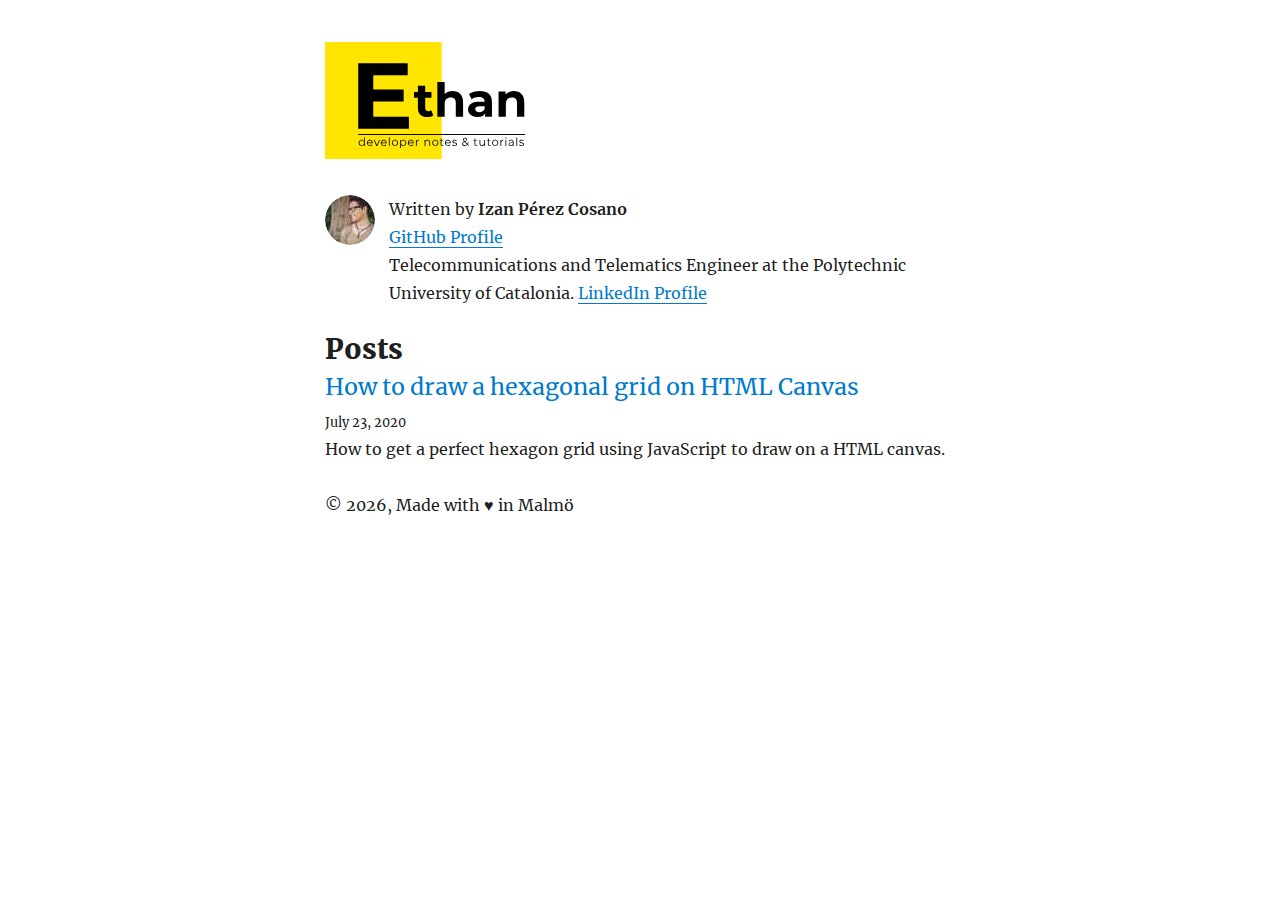
==== index.html @ 44b52864 "conclusions" ====
<!DOCTYPE html><html lang="en"><head><meta charSet="utf-8"/><meta http-equiv="x-ua-compatible" content="ie=edge"/><meta name="viewport" content="width=device-width, initial-scale=1, shrink-to-fit=no"/><style id="typography.js">html{font-family:sans-serif;-ms-text-size-adjust:100%;-webkit-text-size-adjust:100%}body{margin:0}article,aside,details,figcaption,figure,footer,header,main,menu,nav,section,summary{display:block}audio,canvas,progress,video{display:inline-block}audio:not([controls]){display:none;height:0}progress{vertical-align:baseline}[hidden],template{display:none}a{background-color:transparent;-webkit-text-decoration-skip:objects}a:active,a:hover{outline-width:0}abbr[title]{border-bottom:none;text-decoration:underline;text-decoration:underline dotted}b,strong{font-weight:inherit;font-weight:bolder}dfn{font-style:italic}h1{font-size:2em;margin:.67em 0}mark{background-color:#ff0;color:#000}small{font-size:80%}sub,sup{font-size:75%;line-height:0;position:relative;vertical-align:baseline}sub{bottom:-.25em}sup{top:-.5em}img{border-style:none}svg:not(:root){overflow:hidden}code,kbd,pre,samp{font-family:monospace,monospace;font-size:1em}figure{margin:1em 40px}hr{box-sizing:content-box;height:0;overflow:visible}button,input,optgroup,select,textarea{font:inherit;margin:0}optgroup{font-weight:700}button,input{overflow:visible}button,select{text-transform:none}[type=reset],[type=submit],button,html [type=button]{-webkit-appearance:button}[type=button]::-moz-focus-inner,[type=reset]::-moz-focus-inner,[type=submit]::-moz-focus-inner,button::-moz-focus-inner{border-style:none;padding:0}[type=button]:-moz-focusring,[type=reset]:-moz-focusring,[type=submit]:-moz-focusring,button:-moz-focusring{outline:1px dotted ButtonText}fieldset{border:1px solid silver;margin:0 2px;padding:.35em .625em .75em}legend{box-sizing:border-box;color:inherit;display:table;max-width:100%;padding:0;white-space:normal}textarea{overflow:auto}[type=checkbox],[type=radio]{box-sizing:border-box;padding:0}[type=number]::-webkit-inner-spin-button,[type=number]::-webkit-outer-spin-button{height:auto}[type=search]{-webkit-appearance:textfield;outline-offset:-2px}[type=search]::-webkit-search-cancel-button,[type=search]::-webkit-search-decoration{-webkit-appearance:none}::-webkit-input-placeholder{color:inherit;opacity:.54}::-webkit-file-upload-button{-webkit-appearance:button;font:inherit}html{font:100%/1.75 'Merriweather','Georgia',serif;box-sizing:border-box;overflow-y:scroll;}*{box-sizing:inherit;}*:before{box-sizing:inherit;}*:after{box-sizing:inherit;}body{color:hsla(0,0%,0%,0.9);font-family:'Merriweather','Georgia',serif;font-weight:400;word-wrap:break-word;font-kerning:normal;-moz-font-feature-settings:"kern", "liga", "clig", "calt";-ms-font-feature-settings:"kern", "liga", "clig", "calt";-webkit-font-feature-settings:"kern", "liga", "clig", "calt";font-feature-settings:"kern", "liga", "clig", "calt";}img{max-width:100%;margin-left:0;margin-right:0;margin-top:0;padding-bottom:0;padding-left:0;padding-right:0;padding-top:0;margin-bottom:1.75rem;}h1{margin-left:0;margin-right:0;margin-top:0;padding-bottom:0;padding-left:0;padding-right:0;padding-top:0;margin-bottom:1.75rem;color:inherit;font-family:Montserrat,sans-serif;font-weight:900;text-rendering:optimizeLegibility;font-size:2.5rem;line-height:1.1;}h2{margin-left:0;margin-right:0;margin-top:0;padding-bottom:0;padding-left:0;padding-right:0;padding-top:0;margin-bottom:1.75rem;color:inherit;font-family:'Merriweather','Georgia',serif;font-weight:900;text-rendering:optimizeLegibility;font-size:1.73286rem;line-height:1.1;}h3{margin-left:0;margin-right:0;margin-top:0;padding-bottom:0;padding-left:0;padding-right:0;padding-top:0;margin-bottom:1.75rem;color:inherit;font-family:'Merriweather','Georgia',serif;font-weight:900;text-rendering:optimizeLegibility;font-size:1.4427rem;line-height:1.1;}h4{margin-left:0;margin-right:0;margin-top:0;padding-bottom:0;padding-left:0;padding-right:0;padding-top:0;margin-bottom:1.75rem;color:inherit;font-family:'Merriweather','Georgia',serif;font-weight:900;text-rendering:optimizeLegibility;font-size:1rem;line-height:1.1;letter-spacing:0.140625em;text-transform:uppercase;}h5{margin-left:0;margin-right:0;margin-top:0;padding-bottom:0;padding-left:0;padding-right:0;padding-top:0;margin-bottom:1.75rem;color:inherit;font-family:'Merriweather','Georgia',serif;font-weight:900;text-rendering:optimizeLegibility;font-size:0.83255rem;line-height:1.1;}h6{margin-left:0;margin-right:0;margin-top:0;padding-bottom:0;padding-left:0;padding-right:0;padding-top:0;margin-bottom:1.75rem;color:inherit;font-family:'Merriweather','Georgia',serif;font-weight:900;text-rendering:optimizeLegibility;font-size:0.75966rem;line-height:1.1;font-style:italic;}hgroup{margin-left:0;margin-right:0;margin-top:0;padding-bottom:0;padding-left:0;padding-right:0;padding-top:0;margin-bottom:1.75rem;}ul{margin-left:1.75rem;margin-right:0;margin-top:0;padding-bottom:0;padding-left:0;padding-right:0;padding-top:0;margin-bottom:1.75rem;list-style-position:outside;list-style-image:none;list-style:disc;}ol{margin-left:1.75rem;margin-right:0;margin-top:0;padding-bottom:0;padding-left:0;padding-right:0;padding-top:0;margin-bottom:1.75rem;list-style-position:outside;list-style-image:none;}dl{margin-left:0;margin-right:0;margin-top:0;padding-bottom:0;padding-left:0;padding-right:0;padding-top:0;margin-bottom:1.75rem;}dd{margin-left:0;margin-right:0;margin-top:0;padding-bottom:0;padding-left:0;padding-right:0;padding-top:0;margin-bottom:1.75rem;}p{margin-left:0;margin-right:0;margin-top:0;padding-bottom:0;padding-left:0;padding-right:0;padding-top:0;margin-bottom:1.75rem;}figure{margin-left:0;margin-right:0;margin-top:0;padding-bottom:0;padding-left:0;padding-right:0;padding-top:0;margin-bottom:1.75rem;}pre{margin-left:0;margin-right:0;margin-top:0;padding-bottom:0;padding-left:0;padding-right:0;padding-top:0;margin-bottom:1.75rem;font-size:0.85rem;line-height:1.75rem;}table{margin-left:0;margin-right:0;margin-top:0;padding-bottom:0;padding-left:0;padding-right:0;padding-top:0;margin-bottom:1.75rem;font-size:1rem;line-height:1.75rem;border-collapse:collapse;width:100%;}fieldset{margin-left:0;margin-right:0;margin-top:0;padding-bottom:0;padding-left:0;padding-right:0;padding-top:0;margin-bottom:1.75rem;}blockquote{margin-left:-1.75rem;margin-right:1.75rem;margin-top:0;padding-bottom:0;padding-left:1.42188rem;padding-right:0;padding-top:0;margin-bottom:1.75rem;font-size:1.20112rem;line-height:1.75rem;color:hsla(0,0%,0%,0.59);font-style:italic;border-left:0.32813rem solid hsla(0,0%,0%,0.9);}form{margin-left:0;margin-right:0;margin-top:0;padding-bottom:0;padding-left:0;padding-right:0;padding-top:0;margin-bottom:1.75rem;}noscript{margin-left:0;margin-right:0;margin-top:0;padding-bottom:0;padding-left:0;padding-right:0;padding-top:0;margin-bottom:1.75rem;}iframe{margin-left:0;margin-right:0;margin-top:0;padding-bottom:0;padding-left:0;padding-right:0;padding-top:0;margin-bottom:1.75rem;}hr{margin-left:0;margin-right:0;margin-top:0;padding-bottom:0;padding-left:0;padding-right:0;padding-top:0;margin-bottom:calc(1.75rem - 1px);background:hsla(0,0%,0%,0.2);border:none;height:1px;}address{margin-left:0;margin-right:0;margin-top:0;padding-bottom:0;padding-left:0;padding-right:0;padding-top:0;margin-bottom:1.75rem;}b{font-weight:700;}strong{font-weight:700;}dt{font-weight:700;}th{font-weight:700;}li{margin-bottom:calc(1.75rem / 2);}ol li{padding-left:0;}ul li{padding-left:0;}li > ol{margin-left:1.75rem;margin-bottom:calc(1.75rem / 2);margin-top:calc(1.75rem / 2);}li > ul{margin-left:1.75rem;margin-bottom:calc(1.75rem / 2);margin-top:calc(1.75rem / 2);}blockquote *:last-child{margin-bottom:0;}li *:last-child{margin-bottom:0;}p *:last-child{margin-bottom:0;}li > p{margin-bottom:calc(1.75rem / 2);}code{font-size:0.85rem;line-height:1.75rem;}kbd{font-size:0.85rem;line-height:1.75rem;}samp{font-size:0.85rem;line-height:1.75rem;}abbr{border-bottom:1px dotted hsla(0,0%,0%,0.5);cursor:help;}acronym{border-bottom:1px dotted hsla(0,0%,0%,0.5);cursor:help;}abbr[title]{border-bottom:1px dotted hsla(0,0%,0%,0.5);cursor:help;text-decoration:none;}thead{text-align:left;}td,th{text-align:left;border-bottom:1px solid hsla(0,0%,0%,0.12);font-feature-settings:"tnum";-moz-font-feature-settings:"tnum";-ms-font-feature-settings:"tnum";-webkit-font-feature-settings:"tnum";padding-left:1.16667rem;padding-right:1.16667rem;padding-top:0.875rem;padding-bottom:calc(0.875rem - 1px);}th:first-child,td:first-child{padding-left:0;}th:last-child,td:last-child{padding-right:0;}blockquote > :last-child{margin-bottom:0;}blockquote cite{font-size:1rem;line-height:1.75rem;color:hsla(0,0%,0%,0.9);font-weight:400;}blockquote cite:before{content:"— ";}ul,ol{margin-left:0;}@media only screen and (max-width:480px){ul,ol{margin-left:1.75rem;}blockquote{margin-left:-1.3125rem;margin-right:0;padding-left:0.98438rem;}}h1,h2,h3,h4,h5,h6{margin-top:3.5rem;}a{box-shadow:0 1px 0 0 currentColor;color:#007acc;text-decoration:none;}a:hover,a:active{box-shadow:none;}mark,ins{background:#007acc;color:white;padding:0.10938rem 0.21875rem;text-decoration:none;}a.gatsby-resp-image-link{box-shadow:none;}</style><style data-href="/styles.7d3641299f57cdcb4f56.css">.anchor{box-shadow:none}.logoLink img{margin-bottom:0}@font-face{font-family:Montserrat;font-style:normal;font-display:swap;font-weight:100;src:local("Montserrat Thin "),local("Montserrat-Thin"),url(/static/montserrat-latin-100-191cc9f50f3b76b9617cb383f19acb7d.woff2) format("woff2"),url(/static/montserrat-latin-100-370318464551d5f25b0f0a78f374faac.woff) format("woff")}@font-face{font-family:Montserrat;font-style:italic;font-display:swap;font-weight:100;src:local("Montserrat Thin italic"),local("Montserrat-Thinitalic"),url(/static/montserrat-latin-100italic-bdeaeb79db315697bd173a55b097dc18.woff2) format("woff2"),url(/static/montserrat-latin-100italic-ecf7d49386e8f265878e735db34a7c4b.woff) format("woff")}@font-face{font-family:Montserrat;font-style:normal;font-display:swap;font-weight:200;src:local("Montserrat Extra Light "),local("Montserrat-Extra Light"),url(/static/montserrat-latin-200-85d5ef9db7f2dc6979172a4a3b2c57cb.woff2) format("woff2"),url(/static/montserrat-latin-200-1fc98e126a3d152549240e6244d7e669.woff) format("woff")}@font-face{font-family:Montserrat;font-style:italic;font-display:swap;font-weight:200;src:local("Montserrat Extra Light italic"),local("Montserrat-Extra Lightitalic"),url(/static/montserrat-latin-200italic-49095760a498d024fe1a85a078850df9.woff2) format("woff2"),url(/static/montserrat-latin-200italic-fe46cf8b9462c820457d3bf537e4057f.woff) format("woff")}@font-face{font-family:Montserrat;font-style:normal;font-display:swap;font-weight:300;src:local("Montserrat Light "),local("Montserrat-Light"),url(/static/montserrat-latin-300-7c3daf12b706645b5d3710f863a4da04.woff2) format("woff2"),url(/static/montserrat-latin-300-8dc95fab9cf98d02ca8d76e97d3dff60.woff) format("woff")}@font-face{font-family:Montserrat;font-style:italic;font-display:swap;font-weight:300;src:local("Montserrat Light italic"),local("Montserrat-Lightitalic"),url(/static/montserrat-latin-300italic-f20b178ca2024a5eac8e42e6649db86c.woff2) format("woff2"),url(/static/montserrat-latin-300italic-3fe16939288856e8e828fa2661bf2354.woff) format("woff")}@font-face{font-family:Montserrat;font-style:normal;font-display:swap;font-weight:400;src:local("Montserrat Regular "),local("Montserrat-Regular"),url(/static/montserrat-latin-400-bc3aa95dca08f5fee5291e34959c27bc.woff2) format("woff2"),url(/static/montserrat-latin-400-8102c4838f9e3d08dad644290a9cb701.woff) format("woff")}@font-face{font-family:Montserrat;font-style:italic;font-display:swap;font-weight:400;src:local("Montserrat Regular italic"),local("Montserrat-Regularitalic"),url(/static/montserrat-latin-400italic-5cad650422a7184467af5a4d17b264c4.woff2) format("woff2"),url(/static/montserrat-latin-400italic-d191f22af3bb50902b99ac577f81a322.woff) format("woff")}@font-face{font-family:Montserrat;font-style:normal;font-display:swap;font-weight:500;src:local("Montserrat Medium "),local("Montserrat-Medium"),url(/static/montserrat-latin-500-92d16e458625f4d2c8940f6bdca0ff09.woff2) format("woff2"),url(/static/montserrat-latin-500-8b763220218ffc11c57c84ddb80e7b26.woff) format("woff")}@font-face{font-family:Montserrat;font-style:italic;font-display:swap;font-weight:500;src:local("Montserrat Medium italic"),local("Montserrat-Mediumitalic"),url(/static/montserrat-latin-500italic-47bfcca6b69d6a9acca7a8bff17193e2.woff2) format("woff2"),url(/static/montserrat-latin-500italic-72c01f753c3940c0b9cb6bf2389caddf.woff) format("woff")}@font-face{font-family:Montserrat;font-style:normal;font-display:swap;font-weight:600;src:local("Montserrat SemiBold "),local("Montserrat-SemiBold"),url(/static/montserrat-latin-600-6fb1b5623e528e27c18658fecf5ee0ee.woff2) format("woff2"),url(/static/montserrat-latin-600-7c839d15a6f54e7025ba8c0c4b333e8f.woff) format("woff")}@font-face{font-family:Montserrat;font-style:italic;font-display:swap;font-weight:600;src:local("Montserrat SemiBold italic"),local("Montserrat-SemiBolditalic"),url(/static/montserrat-latin-600italic-60789af1c9338ed1a9546722ec54b4f7.woff2) format("woff2"),url(/static/montserrat-latin-600italic-f3d4de8d0afb19e777c79032ce828e3d.woff) format("woff")}@font-face{font-family:Montserrat;font-style:normal;font-display:swap;font-weight:700;src:local("Montserrat Bold "),local("Montserrat-Bold"),url(/static/montserrat-latin-700-39d93cf678c740f9f6b2b1cfde34bee3.woff2) format("woff2"),url(/static/montserrat-latin-700-80f10bd382f0df1cd650fec59f3c9394.woff) format("woff")}@font-face{font-family:Montserrat;font-style:italic;font-display:swap;font-weight:700;src:local("Montserrat Bold italic"),local("Montserrat-Bolditalic"),url(/static/montserrat-latin-700italic-ba136d97b14e82284dd595e257f11c47.woff2) format("woff2"),url(/static/montserrat-latin-700italic-8c98142b425630821139c24bd1698700.woff) format("woff")}@font-face{font-family:Montserrat;font-style:normal;font-display:swap;font-weight:800;src:local("Montserrat ExtraBold "),local("Montserrat-ExtraBold"),url(/static/montserrat-latin-800-b7018be9ed6cd94da8b6675b3a468c3b.woff2) format("woff2"),url(/static/montserrat-latin-800-9a9befcf50d64f9d2d19d8b1d1984add.woff) format("woff")}@font-face{font-family:Montserrat;font-style:italic;font-display:swap;font-weight:800;src:local("Montserrat ExtraBold italic"),local("Montserrat-ExtraBolditalic"),url(/static/montserrat-latin-800italic-540ffdd223d1a9ad3d4e678e1a23372e.woff2) format("woff2"),url(/static/montserrat-latin-800italic-897086f99f4e1f45e6b1e9368527d0bc.woff) format("woff")}@font-face{font-family:Montserrat;font-style:normal;font-display:swap;font-weight:900;src:local("Montserrat Black "),local("Montserrat-Black"),url(/static/montserrat-latin-900-58cd789700850375b834e8b6776002eb.woff2) format("woff2"),url(/static/montserrat-latin-900-26d42c9428780e545a540bbb50c84bce.woff) format("woff")}@font-face{font-family:Montserrat;font-style:italic;font-display:swap;font-weight:900;src:local("Montserrat Black italic"),local("Montserrat-Blackitalic"),url(/static/montserrat-latin-900italic-451157bc8861fe54f523b3669a3def71.woff2) format("woff2"),url(/static/montserrat-latin-900italic-a8ec4957e1c24f5793305763ad9845b3.woff) format("woff")}@font-face{font-family:Merriweather;font-style:normal;font-display:swap;font-weight:300;src:local("Merriweather Light "),local("Merriweather-Light"),url(/static/merriweather-latin-300-b1158cfcd4aacb9d8fb61625e37af46a.woff2) format("woff2"),url(/static/merriweather-latin-300-cc7de05e166e90320d7d896e0f72a19d.woff) format("woff")}@font-face{font-family:Merriweather;font-style:italic;font-display:swap;font-weight:300;src:local("Merriweather Light italic"),local("Merriweather-Lightitalic"),url(/static/merriweather-latin-300italic-8fe52a48089d6ebe46db0b8e7cc66263.woff2) format("woff2"),url(/static/merriweather-latin-300italic-e1331f5397c2a673f9d3765138debdb5.woff) format("woff")}@font-face{font-family:Merriweather;font-style:normal;font-display:swap;font-weight:400;src:local("Merriweather Regular "),local("Merriweather-Regular"),url(/static/merriweather-latin-400-8276fdb72ae8f4714d4e6eba704cc39f.woff2) format("woff2"),url(/static/merriweather-latin-400-69f09800f4f6479d06e44eba837df872.woff) format("woff")}@font-face{font-family:Merriweather;font-style:italic;font-display:swap;font-weight:400;src:local("Merriweather Regular italic"),local("Merriweather-Regularitalic"),url(/static/merriweather-latin-400italic-3a9be9ea9f7aa4af6de7307df21d9fc0.woff2) format("woff2"),url(/static/merriweather-latin-400italic-d76079ed7541a433a54f79316de086e9.woff) format("woff")}@font-face{font-family:Merriweather;font-style:normal;font-display:swap;font-weight:700;src:local("Merriweather Bold "),local("Merriweather-Bold"),url(/static/merriweather-latin-700-fa534be7ffa380e39a7f6e03bf9a5e03.woff2) format("woff2"),url(/static/merriweather-latin-700-ba56ea84b8084b7ff9677f50d3cd81bd.woff) format("woff")}@font-face{font-family:Merriweather;font-style:italic;font-display:swap;font-weight:700;src:local("Merriweather Bold italic"),local("Merriweather-Bolditalic"),url(/static/merriweather-latin-700italic-1ef5edaaa20ae53ea50399884c5e48c6.woff2) format("woff2"),url(/static/merriweather-latin-700italic-534bc9e7ce93c73d73426e46acd78092.woff) format("woff")}@font-face{font-family:Merriweather;font-style:normal;font-display:swap;font-weight:900;src:local("Merriweather Black "),local("Merriweather-Black"),url(/static/merriweather-latin-900-7528fb70e8a4a82c7305e72ff43ac25f.woff2) format("woff2"),url(/static/merriweather-latin-900-3799b6e2f5ed3fcccf9d7a708d7419fa.woff) format("woff")}@font-face{font-family:Merriweather;font-style:italic;font-display:swap;font-weight:900;src:local("Merriweather Black italic"),local("Merriweather-Blackitalic"),url(/static/merriweather-latin-900italic-e1b4d2aaa78e12ad84aaf8a56321e4c2.woff2) format("woff2"),url(/static/merriweather-latin-900italic-2ae22f731b3424e8dbb4b37f7ca6e708.woff) format("woff")}code[class*=language-],pre[class*=language-]{color:#000;background:none;text-shadow:0 1px #fff;font-family:Consolas,Monaco,Andale Mono,Ubuntu Mono,monospace;font-size:1em;text-align:left;white-space:pre;word-spacing:normal;word-break:normal;word-wrap:normal;line-height:1.5;-moz-tab-size:4;-o-tab-size:4;tab-size:4;-webkit-hyphens:none;-ms-hyphens:none;hyphens:none}code[class*=language-]::selection,code[class*=language-] ::selection,pre[class*=language-]::selection,pre[class*=language-] ::selection{text-shadow:none;background:#b3d4fc}@media print{code[class*=language-],pre[class*=language-]{text-shadow:none}}pre[class*=language-]{padding:1em;margin:.5em 0;overflow:auto}:not(pre)>code[class*=language-],pre[class*=language-]{background:#f5f2f0}:not(pre)>code[class*=language-]{padding:.1em;border-radius:.3em;white-space:normal}.token.cdata,.token.comment,.token.doctype,.token.prolog{color:#708090}.token.punctuation{color:#999}.token.namespace{opacity:.7}.token.boolean,.token.constant,.token.deleted,.token.number,.token.property,.token.symbol,.token.tag{color:#905}.token.attr-name,.token.builtin,.token.char,.token.inserted,.token.selector,.token.string{color:#690}.language-css .token.string,.style .token.string,.token.entity,.token.operator,.token.url{color:#9a6e3a;background:hsla(0,0%,100%,.5)}.token.atrule,.token.attr-value,.token.keyword{color:#07a}.token.class-name,.token.function{color:#dd4a68}.token.important,.token.regex,.token.variable{color:#e90}.token.bold,.token.important{font-weight:700}.token.italic{font-style:italic}.token.entity{cursor:help}</style><meta name="generator" content="Gatsby 2.23.12"/><style type="text/css">
    .anchor.before {
      position: absolute;
      top: 0;
      left: 0;
      transform: translateX(-100%);
      padding-right: 4px;
    }
    .anchor.after {
      display: inline-block;
      padding-left: 4px;
    }
    h1 .anchor svg,
    h2 .anchor svg,
    h3 .anchor svg,
    h4 .anchor svg,
    h5 .anchor svg,
    h6 .anchor svg {
      visibility: hidden;
    }
    h1:hover .anchor svg,
    h2:hover .anchor svg,
    h3:hover .anchor svg,
    h4:hover .anchor svg,
    h5:hover .anchor svg,
    h6:hover .anchor svg,
    h1 .anchor:focus svg,
    h2 .anchor:focus svg,
    h3 .anchor:focus svg,
    h4 .anchor:focus svg,
    h5 .anchor:focus svg,
    h6 .anchor:focus svg {
      visibility: visible;
    }
  </style><script>
    document.addEventListener("DOMContentLoaded", function(event) {
      var hash = window.decodeURI(location.hash.replace('#', ''))
      if (hash !== '') {
        var element = document.getElementById(hash)
        if (element) {
          var scrollTop = window.pageYOffset || document.documentElement.scrollTop || document.body.scrollTop
          var clientTop = document.documentElement.clientTop || document.body.clientTop || 0
          var offset = element.getBoundingClientRect().top + scrollTop - clientTop
          // Wait for the browser to finish rendering before scrolling.
          setTimeout((function() {
            window.scrollTo(0, offset - 0)
          }), 0)
        }
      }
    })
  </script><link rel="preconnect dns-prefetch" href="https://www.google-analytics.com"/><script>
  
  
  if(true) {
    (function(i,s,o,g,r,a,m){i['GoogleAnalyticsObject']=r;i[r]=i[r]||function(){
    (i[r].q=i[r].q||[]).push(arguments)},i[r].l=1*new Date();a=s.createElement(o),
    m=s.getElementsByTagName(o)[0];a.async=1;a.src=g;m.parentNode.insertBefore(a,m)
    })(window,document,'script','https://www.google-analytics.com/analytics.js','ga');
  }
  if (typeof ga === "function") {
    ga('create', 'UA-49785407-2', 'auto', {});
      
      
      
      
      
      }</script><link rel="alternate" type="application/rss+xml" href="/rss.xml"/><link rel="icon" href="/favicon-32x32.png?v=acd7449296158d5839eac36d0d46b01b"/><link rel="manifest" href="/manifest.webmanifest"/><meta name="theme-color" content="#663399"/><link rel="apple-touch-icon" sizes="48x48" href="/icons/icon-48x48.png?v=acd7449296158d5839eac36d0d46b01b"/><link rel="apple-touch-icon" sizes="72x72" href="/icons/icon-72x72.png?v=acd7449296158d5839eac36d0d46b01b"/><link rel="apple-touch-icon" sizes="96x96" href="/icons/icon-96x96.png?v=acd7449296158d5839eac36d0d46b01b"/><link rel="apple-touch-icon" sizes="144x144" href="/icons/icon-144x144.png?v=acd7449296158d5839eac36d0d46b01b"/><link rel="apple-touch-icon" sizes="192x192" href="/icons/icon-192x192.png?v=acd7449296158d5839eac36d0d46b01b"/><link rel="apple-touch-icon" sizes="256x256" href="/icons/icon-256x256.png?v=acd7449296158d5839eac36d0d46b01b"/><link rel="apple-touch-icon" sizes="384x384" href="/icons/icon-384x384.png?v=acd7449296158d5839eac36d0d46b01b"/><link rel="apple-touch-icon" sizes="512x512" href="/icons/icon-512x512.png?v=acd7449296158d5839eac36d0d46b01b"/><title data-react-helmet="true">All posts | Home</title><meta data-react-helmet="true" name="description" content="My personal blog of my programming proyects."/><meta data-react-helmet="true" property="og:title" content="All posts"/><meta data-react-helmet="true" property="og:description" content="My personal blog of my programming proyects."/><meta data-react-helmet="true" property="og:type" content="website"/><meta data-react-helmet="true" name="twitter:card" content="summary"/><meta data-react-helmet="true" name="twitter:creator" content="https://www.linkedin.com/in/izan-pérez-cosano-58033218a/"/><meta data-react-helmet="true" name="twitter:title" content="All posts"/><meta data-react-helmet="true" name="twitter:description" content="My personal blog of my programming proyects."/><link as="script" rel="preload" href="/webpack-runtime-5c88bd152cd8ef811fd9.js"/><link as="script" rel="preload" href="/framework-5fc6169171e885c3b522.js"/><link as="script" rel="preload" href="/styles-cd63080e784be7b7e7cf.js"/><link as="script" rel="preload" href="/app-d48c27e56c2da731c2a8.js"/><link as="script" rel="preload" href="/commons-1af7e8f150d1f1505813.js"/><link as="script" rel="preload" href="/cd7d5f864fc9e15ed8adef086269b0aeff617554-63c84ed6e391f9619bf3.js"/><link as="script" rel="preload" href="/component---src-pages-index-js-0a1fd24023844456811c.js"/><link as="fetch" rel="preload" href="/page-data/index/page-data.json" crossorigin="anonymous"/><link as="fetch" rel="preload" href="/page-data/app-data.json" crossorigin="anonymous"/></head><body><div id="___gatsby"><div style="outline:none" tabindex="-1" id="gatsby-focus-wrapper"><div style="margin-left:auto;margin-right:auto;max-width:42rem;padding:2.625rem 1.3125rem"><header><a aria-current="page" style="box-shadow:none;color:inherit" class="" href="/"><h1 style="text-indent:-999999px;display:inline-block">Home</h1><img style="margin-bottom:0" src="/static/logo-bf6f0fe8c7a8b33ec30cbc15f450541b.svg" alt="logo" width="200px"/></a></header><main><div style="display:flex;margin-bottom:0"><div class=" gatsby-image-wrapper" style="position:relative;overflow:hidden;display:inline-block;width:50px;height:50px;margin-right:0.875rem;margin-bottom:0;min-width:50px;border-radius:100%"><img aria-hidden="true" src="[data-uri]" alt="Izan Pérez Cosano" style="position:absolute;top:0;left:0;width:100%;height:100%;object-fit:cover;object-position:center;opacity:1;transition-delay:500ms;border-radius:50%"/><noscript><picture><source srcset="/static/d06e0d64356ff5f6b06b5cf7997977ef/99438/profile-pic.jpg 1x,
/static/d06e0d64356ff5f6b06b5cf7997977ef/aba1d/profile-pic.jpg 1.5x,
/static/d06e0d64356ff5f6b06b5cf7997977ef/b315d/profile-pic.jpg 2x" /><img loading="lazy" width="50" height="50" srcset="/static/d06e0d64356ff5f6b06b5cf7997977ef/99438/profile-pic.jpg 1x,
/static/d06e0d64356ff5f6b06b5cf7997977ef/aba1d/profile-pic.jpg 1.5x,
/static/d06e0d64356ff5f6b06b5cf7997977ef/b315d/profile-pic.jpg 2x" src="/static/d06e0d64356ff5f6b06b5cf7997977ef/99438/profile-pic.jpg" alt="Izan Pérez Cosano" style="position:absolute;top:0;left:0;opacity:1;width:100%;height:100%;object-fit:cover;object-position:center"/></picture></noscript></div><p>Written by <strong>Izan Pérez Cosano</strong><br/><a href="https://github.com/eperezcosano">GitHub Profile</a><br/>Telecommunications and Telematics Engineer at the Polytechnic University of Catalonia.<!-- --> <a href="https://www.linkedin.com/in/izan-pérez-cosano-58033218a/">LinkedIn Profile</a></p></div><h2 style="margin-top:0;margin-bottom:0;font-family:Merriweather,Georgia,serif">Posts</h2><article><header><h3 style="margin-top:0.58333rem;margin-bottom:0.4375rem;font-weight:400"><a style="box-shadow:none" href="/hex-grid/">How to draw a hexagonal grid on HTML Canvas</a></h3><small>July 23, 2020</small></header><section><p>How to get a perfect hexagon grid using JavaScript to draw on a HTML canvas.</p></section></article></main><footer>© <!-- -->2020<!-- -->, Made with<!-- --> ♥ <!-- --> in Malmö</footer></div></div><div id="gatsby-announcer" style="position:absolute;top:0;width:1px;height:1px;padding:0;overflow:hidden;clip:rect(0, 0, 0, 0);white-space:nowrap;border:0" aria-live="assertive" aria-atomic="true"></div></div><script id="gatsby-script-loader">/*<![CDATA[*/window.pagePath="/";/*]]>*/</script><script id="gatsby-chunk-mapping">/*<![CDATA[*/window.___chunkMapping={"app":["/app-d48c27e56c2da731c2a8.js"],"component---src-pages-404-js":["/component---src-pages-404-js-9578b926700cf49bb4fc.js"],"component---src-pages-index-js":["/component---src-pages-index-js-0a1fd24023844456811c.js"],"component---src-pages-using-typescript-tsx":["/component---src-pages-using-typescript-tsx-f16d60f62c7d2b3e9bcc.js"],"component---src-templates-blog-post-js":["/component---src-templates-blog-post-js-92a6c25f1aeb052e187a.js"]};/*]]>*/</script><script src="/component---src-pages-index-js-0a1fd24023844456811c.js" async=""></script><script src="/cd7d5f864fc9e15ed8adef086269b0aeff617554-63c84ed6e391f9619bf3.js" async=""></script><script src="/commons-1af7e8f150d1f1505813.js" async=""></script><script src="/app-d48c27e56c2da731c2a8.js" async=""></script><script src="/styles-cd63080e784be7b7e7cf.js" async=""></script><script src="/framework-5fc6169171e885c3b522.js" async=""></script><script src="/webpack-runtime-5c88bd152cd8ef811fd9.js" async=""></script></body></html>
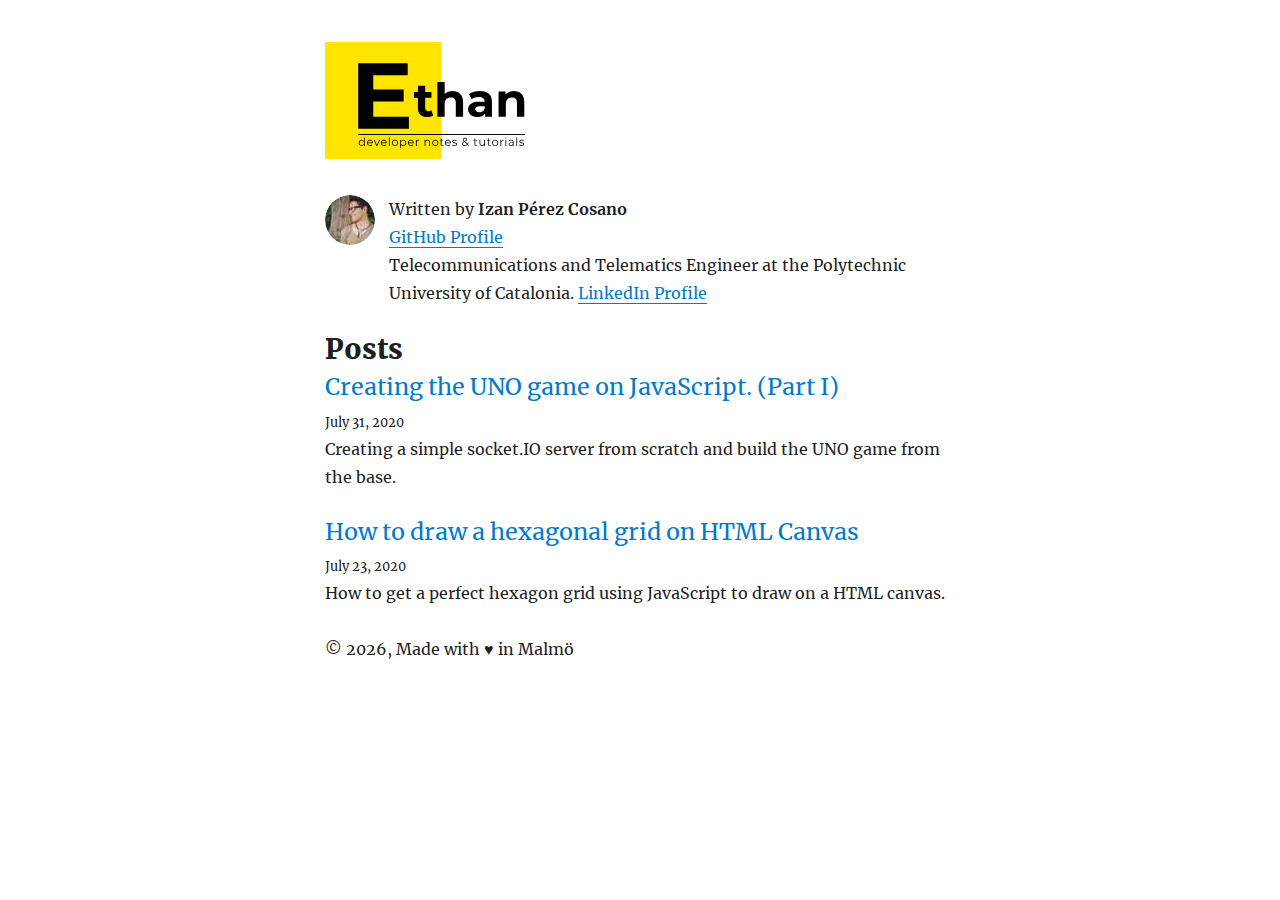
==== commit f759f0fb: "uno post" ====
--- a/index.html
+++ b/index.html
@@ -64,8 +64,8 @@
       
       
       
-      }</script><link rel="alternate" type="application/rss+xml" href="/rss.xml"/><link rel="icon" href="/favicon-32x32.png?v=acd7449296158d5839eac36d0d46b01b"/><link rel="manifest" href="/manifest.webmanifest"/><meta name="theme-color" content="#663399"/><link rel="apple-touch-icon" sizes="48x48" href="/icons/icon-48x48.png?v=acd7449296158d5839eac36d0d46b01b"/><link rel="apple-touch-icon" sizes="72x72" href="/icons/icon-72x72.png?v=acd7449296158d5839eac36d0d46b01b"/><link rel="apple-touch-icon" sizes="96x96" href="/icons/icon-96x96.png?v=acd7449296158d5839eac36d0d46b01b"/><link rel="apple-touch-icon" sizes="144x144" href="/icons/icon-144x144.png?v=acd7449296158d5839eac36d0d46b01b"/><link rel="apple-touch-icon" sizes="192x192" href="/icons/icon-192x192.png?v=acd7449296158d5839eac36d0d46b01b"/><link rel="apple-touch-icon" sizes="256x256" href="/icons/icon-256x256.png?v=acd7449296158d5839eac36d0d46b01b"/><link rel="apple-touch-icon" sizes="384x384" href="/icons/icon-384x384.png?v=acd7449296158d5839eac36d0d46b01b"/><link rel="apple-touch-icon" sizes="512x512" href="/icons/icon-512x512.png?v=acd7449296158d5839eac36d0d46b01b"/><title data-react-helmet="true">All posts | Home</title><meta data-react-helmet="true" name="description" content="My personal blog of my programming proyects."/><meta data-react-helmet="true" property="og:title" content="All posts"/><meta data-react-helmet="true" property="og:description" content="My personal blog of my programming proyects."/><meta data-react-helmet="true" property="og:type" content="website"/><meta data-react-helmet="true" name="twitter:card" content="summary"/><meta data-react-helmet="true" name="twitter:creator" content="https://www.linkedin.com/in/izan-pérez-cosano-58033218a/"/><meta data-react-helmet="true" name="twitter:title" content="All posts"/><meta data-react-helmet="true" name="twitter:description" content="My personal blog of my programming proyects."/><link as="script" rel="preload" href="/webpack-runtime-5c88bd152cd8ef811fd9.js"/><link as="script" rel="preload" href="/framework-5fc6169171e885c3b522.js"/><link as="script" rel="preload" href="/styles-cd63080e784be7b7e7cf.js"/><link as="script" rel="preload" href="/app-d48c27e56c2da731c2a8.js"/><link as="script" rel="preload" href="/commons-1af7e8f150d1f1505813.js"/><link as="script" rel="preload" href="/cd7d5f864fc9e15ed8adef086269b0aeff617554-63c84ed6e391f9619bf3.js"/><link as="script" rel="preload" href="/component---src-pages-index-js-0a1fd24023844456811c.js"/><link as="fetch" rel="preload" href="/page-data/index/page-data.json" crossorigin="anonymous"/><link as="fetch" rel="preload" href="/page-data/app-data.json" crossorigin="anonymous"/></head><body><div id="___gatsby"><div style="outline:none" tabindex="-1" id="gatsby-focus-wrapper"><div style="margin-left:auto;margin-right:auto;max-width:42rem;padding:2.625rem 1.3125rem"><header><a aria-current="page" style="box-shadow:none;color:inherit" class="" href="/"><h1 style="text-indent:-999999px;display:inline-block">Home</h1><img style="margin-bottom:0" src="/static/logo-bf6f0fe8c7a8b33ec30cbc15f450541b.svg" alt="logo" width="200px"/></a></header><main><div style="display:flex;margin-bottom:0"><div class=" gatsby-image-wrapper" style="position:relative;overflow:hidden;display:inline-block;width:50px;height:50px;margin-right:0.875rem;margin-bottom:0;min-width:50px;border-radius:100%"><img aria-hidden="true" src="[data-uri]" alt="Izan Pérez Cosano" style="position:absolute;top:0;left:0;width:100%;height:100%;object-fit:cover;object-position:center;opacity:1;transition-delay:500ms;border-radius:50%"/><noscript><picture><source srcset="/static/d06e0d64356ff5f6b06b5cf7997977ef/99438/profile-pic.jpg 1x,
+      }</script><link rel="alternate" type="application/rss+xml" href="/rss.xml"/><link rel="icon" href="/favicon-32x32.png?v=acd7449296158d5839eac36d0d46b01b"/><link rel="manifest" href="/manifest.webmanifest"/><meta name="theme-color" content="#663399"/><link rel="apple-touch-icon" sizes="48x48" href="/icons/icon-48x48.png?v=acd7449296158d5839eac36d0d46b01b"/><link rel="apple-touch-icon" sizes="72x72" href="/icons/icon-72x72.png?v=acd7449296158d5839eac36d0d46b01b"/><link rel="apple-touch-icon" sizes="96x96" href="/icons/icon-96x96.png?v=acd7449296158d5839eac36d0d46b01b"/><link rel="apple-touch-icon" sizes="144x144" href="/icons/icon-144x144.png?v=acd7449296158d5839eac36d0d46b01b"/><link rel="apple-touch-icon" sizes="192x192" href="/icons/icon-192x192.png?v=acd7449296158d5839eac36d0d46b01b"/><link rel="apple-touch-icon" sizes="256x256" href="/icons/icon-256x256.png?v=acd7449296158d5839eac36d0d46b01b"/><link rel="apple-touch-icon" sizes="384x384" href="/icons/icon-384x384.png?v=acd7449296158d5839eac36d0d46b01b"/><link rel="apple-touch-icon" sizes="512x512" href="/icons/icon-512x512.png?v=acd7449296158d5839eac36d0d46b01b"/><title data-react-helmet="true">All posts | Home</title><meta data-react-helmet="true" name="description" content="My personal blog of my programming proyects."/><meta data-react-helmet="true" property="og:title" content="All posts"/><meta data-react-helmet="true" property="og:description" content="My personal blog of my programming proyects."/><meta data-react-helmet="true" property="og:type" content="website"/><meta data-react-helmet="true" name="twitter:card" content="summary"/><meta data-react-helmet="true" name="twitter:creator" content="https://www.linkedin.com/in/izan-pérez-cosano-58033218a/"/><meta data-react-helmet="true" name="twitter:title" content="All posts"/><meta data-react-helmet="true" name="twitter:description" content="My personal blog of my programming proyects."/><link as="script" rel="preload" href="/webpack-runtime-722bf277f9fef817ec71.js"/><link as="script" rel="preload" href="/framework-5fc6169171e885c3b522.js"/><link as="script" rel="preload" href="/styles-24c541b6ac347bae38f1.js"/><link as="script" rel="preload" href="/app-410ebca7345378f68a64.js"/><link as="script" rel="preload" href="/commons-f9ba9b031740de304729.js"/><link as="script" rel="preload" href="/cd7d5f864fc9e15ed8adef086269b0aeff617554-63c84ed6e391f9619bf3.js"/><link as="script" rel="preload" href="/component---src-pages-index-js-0a1fd24023844456811c.js"/><link as="fetch" rel="preload" href="/page-data/index/page-data.json" crossorigin="anonymous"/><link as="fetch" rel="preload" href="/page-data/app-data.json" crossorigin="anonymous"/></head><body><div id="___gatsby"><div style="outline:none" tabindex="-1" id="gatsby-focus-wrapper"><div style="margin-left:auto;margin-right:auto;max-width:42rem;padding:2.625rem 1.3125rem"><header><a aria-current="page" style="box-shadow:none;color:inherit" class="" href="/"><h1 style="text-indent:-999999px;display:inline-block">Home</h1><img style="margin-bottom:0" src="/static/logo-bf6f0fe8c7a8b33ec30cbc15f450541b.svg" alt="logo" width="200px"/></a></header><main><div style="display:flex;margin-bottom:0"><div class=" gatsby-image-wrapper" style="position:relative;overflow:hidden;display:inline-block;width:50px;height:50px;margin-right:0.875rem;margin-bottom:0;min-width:50px;border-radius:100%"><img aria-hidden="true" src="[data-uri]" alt="Izan Pérez Cosano" style="position:absolute;top:0;left:0;width:100%;height:100%;object-fit:cover;object-position:center;opacity:1;transition-delay:500ms;border-radius:50%"/><noscript><picture><source srcset="/static/d06e0d64356ff5f6b06b5cf7997977ef/99438/profile-pic.jpg 1x,
 /static/d06e0d64356ff5f6b06b5cf7997977ef/aba1d/profile-pic.jpg 1.5x,
 /static/d06e0d64356ff5f6b06b5cf7997977ef/b315d/profile-pic.jpg 2x" /><img loading="lazy" width="50" height="50" srcset="/static/d06e0d64356ff5f6b06b5cf7997977ef/99438/profile-pic.jpg 1x,
 /static/d06e0d64356ff5f6b06b5cf7997977ef/aba1d/profile-pic.jpg 1.5x,
-/static/d06e0d64356ff5f6b06b5cf7997977ef/b315d/profile-pic.jpg 2x" src="/static/d06e0d64356ff5f6b06b5cf7997977ef/99438/profile-pic.jpg" alt="Izan Pérez Cosano" style="position:absolute;top:0;left:0;opacity:1;width:100%;height:100%;object-fit:cover;object-position:center"/></picture></noscript></div><p>Written by <strong>Izan Pérez Cosano</strong><br/><a href="https://github.com/eperezcosano">GitHub Profile</a><br/>Telecommunications and Telematics Engineer at the Polytechnic University of Catalonia.<!-- --> <a href="https://www.linkedin.com/in/izan-pérez-cosano-58033218a/">LinkedIn Profile</a></p></div><h2 style="margin-top:0;margin-bottom:0;font-family:Merriweather,Georgia,serif">Posts</h2><article><header><h3 style="margin-top:0.58333rem;margin-bottom:0.4375rem;font-weight:400"><a style="box-shadow:none" href="/hex-grid/">How to draw a hexagonal grid on HTML Canvas</a></h3><small>July 23, 2020</small></header><section><p>How to get a perfect hexagon grid using JavaScript to draw on a HTML canvas.</p></section></article></main><footer>© <!-- -->2020<!-- -->, Made with<!-- --> ♥ <!-- --> in Malmö</footer></div></div><div id="gatsby-announcer" style="position:absolute;top:0;width:1px;height:1px;padding:0;overflow:hidden;clip:rect(0, 0, 0, 0);white-space:nowrap;border:0" aria-live="assertive" aria-atomic="true"></div></div><script id="gatsby-script-loader">/*<![CDATA[*/window.pagePath="/";/*]]>*/</script><script id="gatsby-chunk-mapping">/*<![CDATA[*/window.___chunkMapping={"app":["/app-d48c27e56c2da731c2a8.js"],"component---src-pages-404-js":["/component---src-pages-404-js-9578b926700cf49bb4fc.js"],"component---src-pages-index-js":["/component---src-pages-index-js-0a1fd24023844456811c.js"],"component---src-pages-using-typescript-tsx":["/component---src-pages-using-typescript-tsx-f16d60f62c7d2b3e9bcc.js"],"component---src-templates-blog-post-js":["/component---src-templates-blog-post-js-92a6c25f1aeb052e187a.js"]};/*]]>*/</script><script src="/component---src-pages-index-js-0a1fd24023844456811c.js" async=""></script><script src="/cd7d5f864fc9e15ed8adef086269b0aeff617554-63c84ed6e391f9619bf3.js" async=""></script><script src="/commons-1af7e8f150d1f1505813.js" async=""></script><script src="/app-d48c27e56c2da731c2a8.js" async=""></script><script src="/styles-cd63080e784be7b7e7cf.js" async=""></script><script src="/framework-5fc6169171e885c3b522.js" async=""></script><script src="/webpack-runtime-5c88bd152cd8ef811fd9.js" async=""></script></body></html>+/static/d06e0d64356ff5f6b06b5cf7997977ef/b315d/profile-pic.jpg 2x" src="/static/d06e0d64356ff5f6b06b5cf7997977ef/99438/profile-pic.jpg" alt="Izan Pérez Cosano" style="position:absolute;top:0;left:0;opacity:1;width:100%;height:100%;object-fit:cover;object-position:center"/></picture></noscript></div><p>Written by <strong>Izan Pérez Cosano</strong><br/><a href="https://github.com/eperezcosano">GitHub Profile</a><br/>Telecommunications and Telematics Engineer at the Polytechnic University of Catalonia.<!-- --> <a href="https://www.linkedin.com/in/izan-pérez-cosano-58033218a/">LinkedIn Profile</a></p></div><h2 style="margin-top:0;margin-bottom:0;font-family:Merriweather,Georgia,serif">Posts</h2><article><header><h3 style="margin-top:0.58333rem;margin-bottom:0.4375rem;font-weight:400"><a style="box-shadow:none" href="/uno-part1/">Creating the UNO game on JavaScript. (Part I)</a></h3><small>July 31, 2020</small></header><section><p>Creating a simple socket.IO server from scratch and build the UNO game from the base.</p></section></article><article><header><h3 style="margin-top:0.58333rem;margin-bottom:0.4375rem;font-weight:400"><a style="box-shadow:none" href="/hex-grid/">How to draw a hexagonal grid on HTML Canvas</a></h3><small>July 23, 2020</small></header><section><p>How to get a perfect hexagon grid using JavaScript to draw on a HTML canvas.</p></section></article></main><footer>© <!-- -->2020<!-- -->, Made with<!-- --> ♥ <!-- --> in Malmö</footer></div></div><div id="gatsby-announcer" style="position:absolute;top:0;width:1px;height:1px;padding:0;overflow:hidden;clip:rect(0, 0, 0, 0);white-space:nowrap;border:0" aria-live="assertive" aria-atomic="true"></div></div><script id="gatsby-script-loader">/*<![CDATA[*/window.pagePath="/";/*]]>*/</script><script id="gatsby-chunk-mapping">/*<![CDATA[*/window.___chunkMapping={"app":["/app-410ebca7345378f68a64.js"],"component---src-pages-404-js":["/component---src-pages-404-js-9578b926700cf49bb4fc.js"],"component---src-pages-index-js":["/component---src-pages-index-js-0a1fd24023844456811c.js"],"component---src-pages-using-typescript-tsx":["/component---src-pages-using-typescript-tsx-f16d60f62c7d2b3e9bcc.js"],"component---src-templates-blog-post-js":["/component---src-templates-blog-post-js-9a59db2f2a3f15378ee8.js"],"polyfills-dom":["/polyfills-dom-edd05a3dbba583a940d7.js"],"polyfills-core-js":["/polyfills-core-js-0e1bbfee743a2634ec10.js"],"polyfills-css-shim":["/polyfills-css-shim-117ddaafbe01afd99b5b.js"]};/*]]>*/</script><script src="/component---src-pages-index-js-0a1fd24023844456811c.js" async=""></script><script src="/cd7d5f864fc9e15ed8adef086269b0aeff617554-63c84ed6e391f9619bf3.js" async=""></script><script src="/commons-f9ba9b031740de304729.js" async=""></script><script src="/app-410ebca7345378f68a64.js" async=""></script><script src="/styles-24c541b6ac347bae38f1.js" async=""></script><script src="/framework-5fc6169171e885c3b522.js" async=""></script><script src="/webpack-runtime-722bf277f9fef817ec71.js" async=""></script></body></html>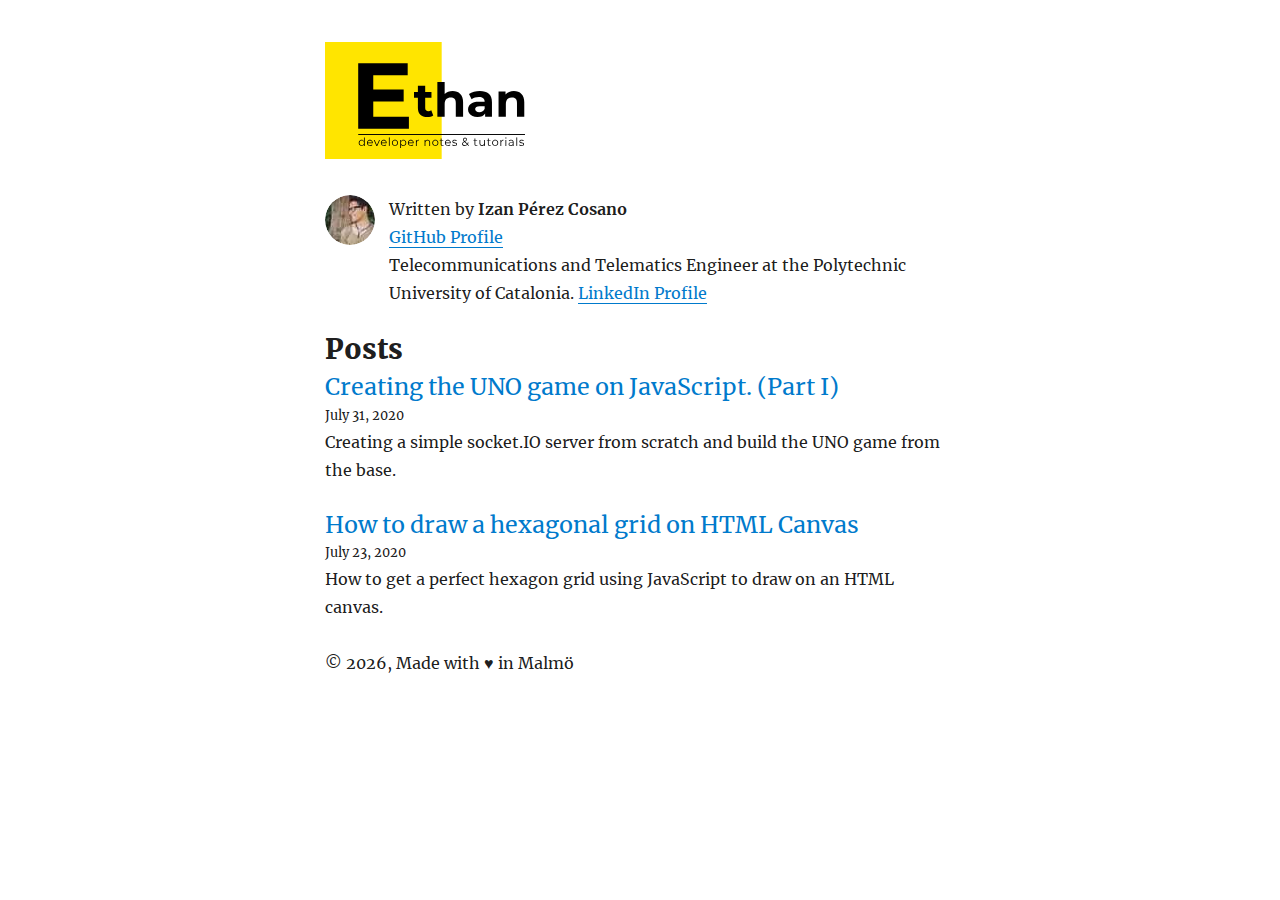
==== commit 9f879fef: "posts corrections" ====
--- a/index.html
+++ b/index.html
@@ -64,8 +64,8 @@
       
       
       
-      }</script><link rel="alternate" type="application/rss+xml" href="/rss.xml"/><link rel="icon" href="/favicon-32x32.png?v=acd7449296158d5839eac36d0d46b01b"/><link rel="manifest" href="/manifest.webmanifest"/><meta name="theme-color" content="#663399"/><link rel="apple-touch-icon" sizes="48x48" href="/icons/icon-48x48.png?v=acd7449296158d5839eac36d0d46b01b"/><link rel="apple-touch-icon" sizes="72x72" href="/icons/icon-72x72.png?v=acd7449296158d5839eac36d0d46b01b"/><link rel="apple-touch-icon" sizes="96x96" href="/icons/icon-96x96.png?v=acd7449296158d5839eac36d0d46b01b"/><link rel="apple-touch-icon" sizes="144x144" href="/icons/icon-144x144.png?v=acd7449296158d5839eac36d0d46b01b"/><link rel="apple-touch-icon" sizes="192x192" href="/icons/icon-192x192.png?v=acd7449296158d5839eac36d0d46b01b"/><link rel="apple-touch-icon" sizes="256x256" href="/icons/icon-256x256.png?v=acd7449296158d5839eac36d0d46b01b"/><link rel="apple-touch-icon" sizes="384x384" href="/icons/icon-384x384.png?v=acd7449296158d5839eac36d0d46b01b"/><link rel="apple-touch-icon" sizes="512x512" href="/icons/icon-512x512.png?v=acd7449296158d5839eac36d0d46b01b"/><title data-react-helmet="true">All posts | Home</title><meta data-react-helmet="true" name="description" content="My personal blog of my programming proyects."/><meta data-react-helmet="true" property="og:title" content="All posts"/><meta data-react-helmet="true" property="og:description" content="My personal blog of my programming proyects."/><meta data-react-helmet="true" property="og:type" content="website"/><meta data-react-helmet="true" name="twitter:card" content="summary"/><meta data-react-helmet="true" name="twitter:creator" content="https://www.linkedin.com/in/izan-pérez-cosano-58033218a/"/><meta data-react-helmet="true" name="twitter:title" content="All posts"/><meta data-react-helmet="true" name="twitter:description" content="My personal blog of my programming proyects."/><link as="script" rel="preload" href="/webpack-runtime-722bf277f9fef817ec71.js"/><link as="script" rel="preload" href="/framework-5fc6169171e885c3b522.js"/><link as="script" rel="preload" href="/styles-24c541b6ac347bae38f1.js"/><link as="script" rel="preload" href="/app-410ebca7345378f68a64.js"/><link as="script" rel="preload" href="/commons-f9ba9b031740de304729.js"/><link as="script" rel="preload" href="/cd7d5f864fc9e15ed8adef086269b0aeff617554-63c84ed6e391f9619bf3.js"/><link as="script" rel="preload" href="/component---src-pages-index-js-0a1fd24023844456811c.js"/><link as="fetch" rel="preload" href="/page-data/index/page-data.json" crossorigin="anonymous"/><link as="fetch" rel="preload" href="/page-data/app-data.json" crossorigin="anonymous"/></head><body><div id="___gatsby"><div style="outline:none" tabindex="-1" id="gatsby-focus-wrapper"><div style="margin-left:auto;margin-right:auto;max-width:42rem;padding:2.625rem 1.3125rem"><header><a aria-current="page" style="box-shadow:none;color:inherit" class="" href="/"><h1 style="text-indent:-999999px;display:inline-block">Home</h1><img style="margin-bottom:0" src="/static/logo-bf6f0fe8c7a8b33ec30cbc15f450541b.svg" alt="logo" width="200px"/></a></header><main><div style="display:flex;margin-bottom:0"><div class=" gatsby-image-wrapper" style="position:relative;overflow:hidden;display:inline-block;width:50px;height:50px;margin-right:0.875rem;margin-bottom:0;min-width:50px;border-radius:100%"><img aria-hidden="true" src="[data-uri]" alt="Izan Pérez Cosano" style="position:absolute;top:0;left:0;width:100%;height:100%;object-fit:cover;object-position:center;opacity:1;transition-delay:500ms;border-radius:50%"/><noscript><picture><source srcset="/static/d06e0d64356ff5f6b06b5cf7997977ef/99438/profile-pic.jpg 1x,
+      }</script><link rel="alternate" type="application/rss+xml" href="/rss.xml"/><link rel="icon" href="/favicon-32x32.png?v=acd7449296158d5839eac36d0d46b01b"/><link rel="manifest" href="/manifest.webmanifest"/><meta name="theme-color" content="#663399"/><link rel="apple-touch-icon" sizes="48x48" href="/icons/icon-48x48.png?v=acd7449296158d5839eac36d0d46b01b"/><link rel="apple-touch-icon" sizes="72x72" href="/icons/icon-72x72.png?v=acd7449296158d5839eac36d0d46b01b"/><link rel="apple-touch-icon" sizes="96x96" href="/icons/icon-96x96.png?v=acd7449296158d5839eac36d0d46b01b"/><link rel="apple-touch-icon" sizes="144x144" href="/icons/icon-144x144.png?v=acd7449296158d5839eac36d0d46b01b"/><link rel="apple-touch-icon" sizes="192x192" href="/icons/icon-192x192.png?v=acd7449296158d5839eac36d0d46b01b"/><link rel="apple-touch-icon" sizes="256x256" href="/icons/icon-256x256.png?v=acd7449296158d5839eac36d0d46b01b"/><link rel="apple-touch-icon" sizes="384x384" href="/icons/icon-384x384.png?v=acd7449296158d5839eac36d0d46b01b"/><link rel="apple-touch-icon" sizes="512x512" href="/icons/icon-512x512.png?v=acd7449296158d5839eac36d0d46b01b"/><title data-react-helmet="true">All posts | Home</title><meta data-react-helmet="true" name="description" content="My personal blog of my programming proyects."/><meta data-react-helmet="true" property="og:title" content="All posts"/><meta data-react-helmet="true" property="og:description" content="My personal blog of my programming proyects."/><meta data-react-helmet="true" property="og:type" content="website"/><meta data-react-helmet="true" name="twitter:card" content="summary"/><meta data-react-helmet="true" name="twitter:creator" content="https://www.linkedin.com/in/izan-pérez-cosano-58033218a/"/><meta data-react-helmet="true" name="twitter:title" content="All posts"/><meta data-react-helmet="true" name="twitter:description" content="My personal blog of my programming proyects."/><link as="script" rel="preload" href="/webpack-runtime-6d99023d72fe16348288.js"/><link as="script" rel="preload" href="/framework-5fc6169171e885c3b522.js"/><link as="script" rel="preload" href="/styles-24c541b6ac347bae38f1.js"/><link as="script" rel="preload" href="/app-410ebca7345378f68a64.js"/><link as="script" rel="preload" href="/commons-f9ba9b031740de304729.js"/><link as="script" rel="preload" href="/cd7d5f864fc9e15ed8adef086269b0aeff617554-63c84ed6e391f9619bf3.js"/><link as="script" rel="preload" href="/component---src-pages-index-js-549f66acf706523995f7.js"/><link as="fetch" rel="preload" href="/page-data/index/page-data.json" crossorigin="anonymous"/><link as="fetch" rel="preload" href="/page-data/app-data.json" crossorigin="anonymous"/></head><body><div id="___gatsby"><div style="outline:none" tabindex="-1" id="gatsby-focus-wrapper"><div style="margin-left:auto;margin-right:auto;max-width:42rem;padding:2.625rem 1.3125rem"><header><a aria-current="page" style="box-shadow:none;color:inherit" class="" href="/"><h1 style="text-indent:-999999px;display:inline-block">Home</h1><img style="margin-bottom:0" src="/static/logo-bf6f0fe8c7a8b33ec30cbc15f450541b.svg" alt="logo" width="200px"/></a></header><main><div style="display:flex;margin-bottom:0"><div class=" gatsby-image-wrapper" style="position:relative;overflow:hidden;display:inline-block;width:50px;height:50px;margin-right:0.875rem;margin-bottom:0;min-width:50px;border-radius:100%"><img aria-hidden="true" src="[data-uri]" alt="Izan Pérez Cosano" style="position:absolute;top:0;left:0;width:100%;height:100%;object-fit:cover;object-position:center;opacity:1;transition-delay:500ms;border-radius:50%"/><noscript><picture><source srcset="/static/d06e0d64356ff5f6b06b5cf7997977ef/99438/profile-pic.jpg 1x,
 /static/d06e0d64356ff5f6b06b5cf7997977ef/aba1d/profile-pic.jpg 1.5x,
 /static/d06e0d64356ff5f6b06b5cf7997977ef/b315d/profile-pic.jpg 2x" /><img loading="lazy" width="50" height="50" srcset="/static/d06e0d64356ff5f6b06b5cf7997977ef/99438/profile-pic.jpg 1x,
 /static/d06e0d64356ff5f6b06b5cf7997977ef/aba1d/profile-pic.jpg 1.5x,
-/static/d06e0d64356ff5f6b06b5cf7997977ef/b315d/profile-pic.jpg 2x" src="/static/d06e0d64356ff5f6b06b5cf7997977ef/99438/profile-pic.jpg" alt="Izan Pérez Cosano" style="position:absolute;top:0;left:0;opacity:1;width:100%;height:100%;object-fit:cover;object-position:center"/></picture></noscript></div><p>Written by <strong>Izan Pérez Cosano</strong><br/><a href="https://github.com/eperezcosano">GitHub Profile</a><br/>Telecommunications and Telematics Engineer at the Polytechnic University of Catalonia.<!-- --> <a href="https://www.linkedin.com/in/izan-pérez-cosano-58033218a/">LinkedIn Profile</a></p></div><h2 style="margin-top:0;margin-bottom:0;font-family:Merriweather,Georgia,serif">Posts</h2><article><header><h3 style="margin-top:0.58333rem;margin-bottom:0.4375rem;font-weight:400"><a style="box-shadow:none" href="/uno-part1/">Creating the UNO game on JavaScript. (Part I)</a></h3><small>July 31, 2020</small></header><section><p>Creating a simple socket.IO server from scratch and build the UNO game from the base.</p></section></article><article><header><h3 style="margin-top:0.58333rem;margin-bottom:0.4375rem;font-weight:400"><a style="box-shadow:none" href="/hex-grid/">How to draw a hexagonal grid on HTML Canvas</a></h3><small>July 23, 2020</small></header><section><p>How to get a perfect hexagon grid using JavaScript to draw on a HTML canvas.</p></section></article></main><footer>© <!-- -->2020<!-- -->, Made with<!-- --> ♥ <!-- --> in Malmö</footer></div></div><div id="gatsby-announcer" style="position:absolute;top:0;width:1px;height:1px;padding:0;overflow:hidden;clip:rect(0, 0, 0, 0);white-space:nowrap;border:0" aria-live="assertive" aria-atomic="true"></div></div><script id="gatsby-script-loader">/*<![CDATA[*/window.pagePath="/";/*]]>*/</script><script id="gatsby-chunk-mapping">/*<![CDATA[*/window.___chunkMapping={"app":["/app-410ebca7345378f68a64.js"],"component---src-pages-404-js":["/component---src-pages-404-js-9578b926700cf49bb4fc.js"],"component---src-pages-index-js":["/component---src-pages-index-js-0a1fd24023844456811c.js"],"component---src-pages-using-typescript-tsx":["/component---src-pages-using-typescript-tsx-f16d60f62c7d2b3e9bcc.js"],"component---src-templates-blog-post-js":["/component---src-templates-blog-post-js-9a59db2f2a3f15378ee8.js"],"polyfills-dom":["/polyfills-dom-edd05a3dbba583a940d7.js"],"polyfills-core-js":["/polyfills-core-js-0e1bbfee743a2634ec10.js"],"polyfills-css-shim":["/polyfills-css-shim-117ddaafbe01afd99b5b.js"]};/*]]>*/</script><script src="/component---src-pages-index-js-0a1fd24023844456811c.js" async=""></script><script src="/cd7d5f864fc9e15ed8adef086269b0aeff617554-63c84ed6e391f9619bf3.js" async=""></script><script src="/commons-f9ba9b031740de304729.js" async=""></script><script src="/app-410ebca7345378f68a64.js" async=""></script><script src="/styles-24c541b6ac347bae38f1.js" async=""></script><script src="/framework-5fc6169171e885c3b522.js" async=""></script><script src="/webpack-runtime-722bf277f9fef817ec71.js" async=""></script></body></html>+/static/d06e0d64356ff5f6b06b5cf7997977ef/b315d/profile-pic.jpg 2x" src="/static/d06e0d64356ff5f6b06b5cf7997977ef/99438/profile-pic.jpg" alt="Izan Pérez Cosano" style="position:absolute;top:0;left:0;opacity:1;width:100%;height:100%;object-fit:cover;object-position:center"/></picture></noscript></div><p>Written by <strong>Izan Pérez Cosano</strong><br/><a href="https://github.com/eperezcosano">GitHub Profile</a><br/>Telecommunications and Telematics Engineer at the Polytechnic University of Catalonia.<!-- --> <a href="https://www.linkedin.com/in/izan-pérez-cosano-58033218a/">LinkedIn Profile</a></p></div><h2 style="margin-top:0;margin-bottom:0;font-family:Merriweather,Georgia,serif">Posts</h2><article><header><h3 style="margin-top:0.58333rem;margin-bottom:0;font-weight:400"><a style="box-shadow:none" href="/uno-part1/">Creating the UNO game on JavaScript. (Part I)</a></h3><small>July 31, 2020</small></header><section><p>Creating a simple socket.IO server from scratch and build the UNO game from the base.</p></section></article><article><header><h3 style="margin-top:0.58333rem;margin-bottom:0;font-weight:400"><a style="box-shadow:none" href="/hex-grid/">How to draw a hexagonal grid on HTML Canvas</a></h3><small>July 23, 2020</small></header><section><p>How to get a perfect hexagon grid using JavaScript to draw on an HTML canvas.</p></section></article></main><footer>© <!-- -->2020<!-- -->, Made with<!-- --> ♥ <!-- --> in Malmö</footer></div></div><div id="gatsby-announcer" style="position:absolute;top:0;width:1px;height:1px;padding:0;overflow:hidden;clip:rect(0, 0, 0, 0);white-space:nowrap;border:0" aria-live="assertive" aria-atomic="true"></div></div><script id="gatsby-script-loader">/*<![CDATA[*/window.pagePath="/";/*]]>*/</script><script id="gatsby-chunk-mapping">/*<![CDATA[*/window.___chunkMapping={"app":["/app-410ebca7345378f68a64.js"],"component---src-pages-404-js":["/component---src-pages-404-js-9578b926700cf49bb4fc.js"],"component---src-pages-index-js":["/component---src-pages-index-js-549f66acf706523995f7.js"],"component---src-pages-using-typescript-tsx":["/component---src-pages-using-typescript-tsx-f16d60f62c7d2b3e9bcc.js"],"component---src-templates-blog-post-js":["/component---src-templates-blog-post-js-9a59db2f2a3f15378ee8.js"],"polyfills-dom":["/polyfills-dom-edd05a3dbba583a940d7.js"],"polyfills-core-js":["/polyfills-core-js-0e1bbfee743a2634ec10.js"],"polyfills-css-shim":["/polyfills-css-shim-117ddaafbe01afd99b5b.js"]};/*]]>*/</script><script src="/component---src-pages-index-js-549f66acf706523995f7.js" async=""></script><script src="/cd7d5f864fc9e15ed8adef086269b0aeff617554-63c84ed6e391f9619bf3.js" async=""></script><script src="/commons-f9ba9b031740de304729.js" async=""></script><script src="/app-410ebca7345378f68a64.js" async=""></script><script src="/styles-24c541b6ac347bae38f1.js" async=""></script><script src="/framework-5fc6169171e885c3b522.js" async=""></script><script src="/webpack-runtime-6d99023d72fe16348288.js" async=""></script></body></html>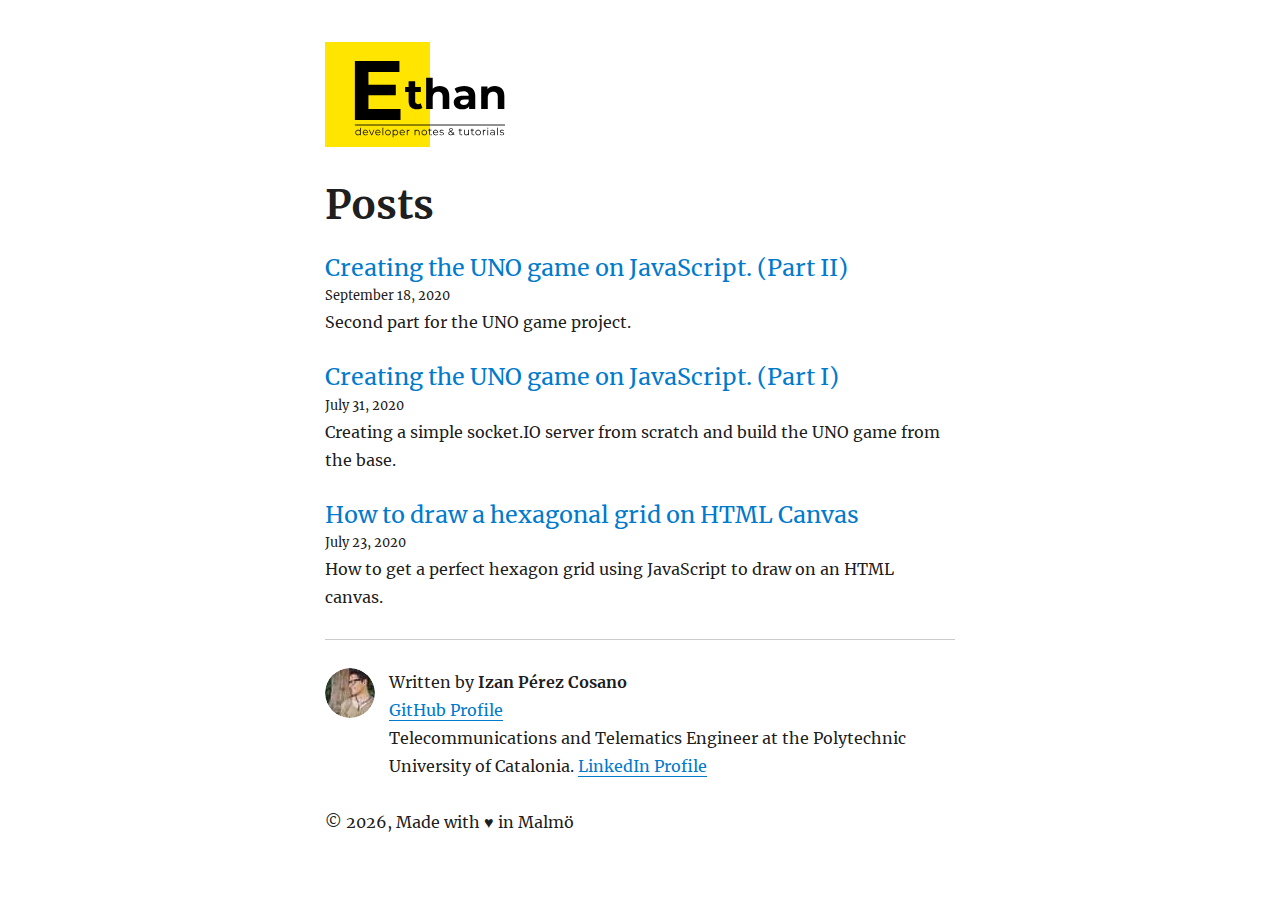
==== commit dcdef430: "uno part 2" ====
--- a/index.html
+++ b/index.html
@@ -1,4 +1,4 @@
-<!DOCTYPE html><html lang="en"><head><meta charSet="utf-8"/><meta http-equiv="x-ua-compatible" content="ie=edge"/><meta name="viewport" content="width=device-width, initial-scale=1, shrink-to-fit=no"/><style id="typography.js">html{font-family:sans-serif;-ms-text-size-adjust:100%;-webkit-text-size-adjust:100%}body{margin:0}article,aside,details,figcaption,figure,footer,header,main,menu,nav,section,summary{display:block}audio,canvas,progress,video{display:inline-block}audio:not([controls]){display:none;height:0}progress{vertical-align:baseline}[hidden],template{display:none}a{background-color:transparent;-webkit-text-decoration-skip:objects}a:active,a:hover{outline-width:0}abbr[title]{border-bottom:none;text-decoration:underline;text-decoration:underline dotted}b,strong{font-weight:inherit;font-weight:bolder}dfn{font-style:italic}h1{font-size:2em;margin:.67em 0}mark{background-color:#ff0;color:#000}small{font-size:80%}sub,sup{font-size:75%;line-height:0;position:relative;vertical-align:baseline}sub{bottom:-.25em}sup{top:-.5em}img{border-style:none}svg:not(:root){overflow:hidden}code,kbd,pre,samp{font-family:monospace,monospace;font-size:1em}figure{margin:1em 40px}hr{box-sizing:content-box;height:0;overflow:visible}button,input,optgroup,select,textarea{font:inherit;margin:0}optgroup{font-weight:700}button,input{overflow:visible}button,select{text-transform:none}[type=reset],[type=submit],button,html [type=button]{-webkit-appearance:button}[type=button]::-moz-focus-inner,[type=reset]::-moz-focus-inner,[type=submit]::-moz-focus-inner,button::-moz-focus-inner{border-style:none;padding:0}[type=button]:-moz-focusring,[type=reset]:-moz-focusring,[type=submit]:-moz-focusring,button:-moz-focusring{outline:1px dotted ButtonText}fieldset{border:1px solid silver;margin:0 2px;padding:.35em .625em .75em}legend{box-sizing:border-box;color:inherit;display:table;max-width:100%;padding:0;white-space:normal}textarea{overflow:auto}[type=checkbox],[type=radio]{box-sizing:border-box;padding:0}[type=number]::-webkit-inner-spin-button,[type=number]::-webkit-outer-spin-button{height:auto}[type=search]{-webkit-appearance:textfield;outline-offset:-2px}[type=search]::-webkit-search-cancel-button,[type=search]::-webkit-search-decoration{-webkit-appearance:none}::-webkit-input-placeholder{color:inherit;opacity:.54}::-webkit-file-upload-button{-webkit-appearance:button;font:inherit}html{font:100%/1.75 'Merriweather','Georgia',serif;box-sizing:border-box;overflow-y:scroll;}*{box-sizing:inherit;}*:before{box-sizing:inherit;}*:after{box-sizing:inherit;}body{color:hsla(0,0%,0%,0.9);font-family:'Merriweather','Georgia',serif;font-weight:400;word-wrap:break-word;font-kerning:normal;-moz-font-feature-settings:"kern", "liga", "clig", "calt";-ms-font-feature-settings:"kern", "liga", "clig", "calt";-webkit-font-feature-settings:"kern", "liga", "clig", "calt";font-feature-settings:"kern", "liga", "clig", "calt";}img{max-width:100%;margin-left:0;margin-right:0;margin-top:0;padding-bottom:0;padding-left:0;padding-right:0;padding-top:0;margin-bottom:1.75rem;}h1{margin-left:0;margin-right:0;margin-top:0;padding-bottom:0;padding-left:0;padding-right:0;padding-top:0;margin-bottom:1.75rem;color:inherit;font-family:Montserrat,sans-serif;font-weight:900;text-rendering:optimizeLegibility;font-size:2.5rem;line-height:1.1;}h2{margin-left:0;margin-right:0;margin-top:0;padding-bottom:0;padding-left:0;padding-right:0;padding-top:0;margin-bottom:1.75rem;color:inherit;font-family:'Merriweather','Georgia',serif;font-weight:900;text-rendering:optimizeLegibility;font-size:1.73286rem;line-height:1.1;}h3{margin-left:0;margin-right:0;margin-top:0;padding-bottom:0;padding-left:0;padding-right:0;padding-top:0;margin-bottom:1.75rem;color:inherit;font-family:'Merriweather','Georgia',serif;font-weight:900;text-rendering:optimizeLegibility;font-size:1.4427rem;line-height:1.1;}h4{margin-left:0;margin-right:0;margin-top:0;padding-bottom:0;padding-left:0;padding-right:0;padding-top:0;margin-bottom:1.75rem;color:inherit;font-family:'Merriweather','Georgia',serif;font-weight:900;text-rendering:optimizeLegibility;font-size:1rem;line-height:1.1;letter-spacing:0.140625em;text-transform:uppercase;}h5{margin-left:0;margin-right:0;margin-top:0;padding-bottom:0;padding-left:0;padding-right:0;padding-top:0;margin-bottom:1.75rem;color:inherit;font-family:'Merriweather','Georgia',serif;font-weight:900;text-rendering:optimizeLegibility;font-size:0.83255rem;line-height:1.1;}h6{margin-left:0;margin-right:0;margin-top:0;padding-bottom:0;padding-left:0;padding-right:0;padding-top:0;margin-bottom:1.75rem;color:inherit;font-family:'Merriweather','Georgia',serif;font-weight:900;text-rendering:optimizeLegibility;font-size:0.75966rem;line-height:1.1;font-style:italic;}hgroup{margin-left:0;margin-right:0;margin-top:0;padding-bottom:0;padding-left:0;padding-right:0;padding-top:0;margin-bottom:1.75rem;}ul{margin-left:1.75rem;margin-right:0;margin-top:0;padding-bottom:0;padding-left:0;padding-right:0;padding-top:0;margin-bottom:1.75rem;list-style-position:outside;list-style-image:none;list-style:disc;}ol{margin-left:1.75rem;margin-right:0;margin-top:0;padding-bottom:0;padding-left:0;padding-right:0;padding-top:0;margin-bottom:1.75rem;list-style-position:outside;list-style-image:none;}dl{margin-left:0;margin-right:0;margin-top:0;padding-bottom:0;padding-left:0;padding-right:0;padding-top:0;margin-bottom:1.75rem;}dd{margin-left:0;margin-right:0;margin-top:0;padding-bottom:0;padding-left:0;padding-right:0;padding-top:0;margin-bottom:1.75rem;}p{margin-left:0;margin-right:0;margin-top:0;padding-bottom:0;padding-left:0;padding-right:0;padding-top:0;margin-bottom:1.75rem;}figure{margin-left:0;margin-right:0;margin-top:0;padding-bottom:0;padding-left:0;padding-right:0;padding-top:0;margin-bottom:1.75rem;}pre{margin-left:0;margin-right:0;margin-top:0;padding-bottom:0;padding-left:0;padding-right:0;padding-top:0;margin-bottom:1.75rem;font-size:0.85rem;line-height:1.75rem;}table{margin-left:0;margin-right:0;margin-top:0;padding-bottom:0;padding-left:0;padding-right:0;padding-top:0;margin-bottom:1.75rem;font-size:1rem;line-height:1.75rem;border-collapse:collapse;width:100%;}fieldset{margin-left:0;margin-right:0;margin-top:0;padding-bottom:0;padding-left:0;padding-right:0;padding-top:0;margin-bottom:1.75rem;}blockquote{margin-left:-1.75rem;margin-right:1.75rem;margin-top:0;padding-bottom:0;padding-left:1.42188rem;padding-right:0;padding-top:0;margin-bottom:1.75rem;font-size:1.20112rem;line-height:1.75rem;color:hsla(0,0%,0%,0.59);font-style:italic;border-left:0.32813rem solid hsla(0,0%,0%,0.9);}form{margin-left:0;margin-right:0;margin-top:0;padding-bottom:0;padding-left:0;padding-right:0;padding-top:0;margin-bottom:1.75rem;}noscript{margin-left:0;margin-right:0;margin-top:0;padding-bottom:0;padding-left:0;padding-right:0;padding-top:0;margin-bottom:1.75rem;}iframe{margin-left:0;margin-right:0;margin-top:0;padding-bottom:0;padding-left:0;padding-right:0;padding-top:0;margin-bottom:1.75rem;}hr{margin-left:0;margin-right:0;margin-top:0;padding-bottom:0;padding-left:0;padding-right:0;padding-top:0;margin-bottom:calc(1.75rem - 1px);background:hsla(0,0%,0%,0.2);border:none;height:1px;}address{margin-left:0;margin-right:0;margin-top:0;padding-bottom:0;padding-left:0;padding-right:0;padding-top:0;margin-bottom:1.75rem;}b{font-weight:700;}strong{font-weight:700;}dt{font-weight:700;}th{font-weight:700;}li{margin-bottom:calc(1.75rem / 2);}ol li{padding-left:0;}ul li{padding-left:0;}li > ol{margin-left:1.75rem;margin-bottom:calc(1.75rem / 2);margin-top:calc(1.75rem / 2);}li > ul{margin-left:1.75rem;margin-bottom:calc(1.75rem / 2);margin-top:calc(1.75rem / 2);}blockquote *:last-child{margin-bottom:0;}li *:last-child{margin-bottom:0;}p *:last-child{margin-bottom:0;}li > p{margin-bottom:calc(1.75rem / 2);}code{font-size:0.85rem;line-height:1.75rem;}kbd{font-size:0.85rem;line-height:1.75rem;}samp{font-size:0.85rem;line-height:1.75rem;}abbr{border-bottom:1px dotted hsla(0,0%,0%,0.5);cursor:help;}acronym{border-bottom:1px dotted hsla(0,0%,0%,0.5);cursor:help;}abbr[title]{border-bottom:1px dotted hsla(0,0%,0%,0.5);cursor:help;text-decoration:none;}thead{text-align:left;}td,th{text-align:left;border-bottom:1px solid hsla(0,0%,0%,0.12);font-feature-settings:"tnum";-moz-font-feature-settings:"tnum";-ms-font-feature-settings:"tnum";-webkit-font-feature-settings:"tnum";padding-left:1.16667rem;padding-right:1.16667rem;padding-top:0.875rem;padding-bottom:calc(0.875rem - 1px);}th:first-child,td:first-child{padding-left:0;}th:last-child,td:last-child{padding-right:0;}blockquote > :last-child{margin-bottom:0;}blockquote cite{font-size:1rem;line-height:1.75rem;color:hsla(0,0%,0%,0.9);font-weight:400;}blockquote cite:before{content:"— ";}ul,ol{margin-left:0;}@media only screen and (max-width:480px){ul,ol{margin-left:1.75rem;}blockquote{margin-left:-1.3125rem;margin-right:0;padding-left:0.98438rem;}}h1,h2,h3,h4,h5,h6{margin-top:3.5rem;}a{box-shadow:0 1px 0 0 currentColor;color:#007acc;text-decoration:none;}a:hover,a:active{box-shadow:none;}mark,ins{background:#007acc;color:white;padding:0.10938rem 0.21875rem;text-decoration:none;}a.gatsby-resp-image-link{box-shadow:none;}</style><style data-href="/styles.7d3641299f57cdcb4f56.css">.anchor{box-shadow:none}.logoLink img{margin-bottom:0}@font-face{font-family:Montserrat;font-style:normal;font-display:swap;font-weight:100;src:local("Montserrat Thin "),local("Montserrat-Thin"),url(/static/montserrat-latin-100-191cc9f50f3b76b9617cb383f19acb7d.woff2) format("woff2"),url(/static/montserrat-latin-100-370318464551d5f25b0f0a78f374faac.woff) format("woff")}@font-face{font-family:Montserrat;font-style:italic;font-display:swap;font-weight:100;src:local("Montserrat Thin italic"),local("Montserrat-Thinitalic"),url(/static/montserrat-latin-100italic-bdeaeb79db315697bd173a55b097dc18.woff2) format("woff2"),url(/static/montserrat-latin-100italic-ecf7d49386e8f265878e735db34a7c4b.woff) format("woff")}@font-face{font-family:Montserrat;font-style:normal;font-display:swap;font-weight:200;src:local("Montserrat Extra Light "),local("Montserrat-Extra Light"),url(/static/montserrat-latin-200-85d5ef9db7f2dc6979172a4a3b2c57cb.woff2) format("woff2"),url(/static/montserrat-latin-200-1fc98e126a3d152549240e6244d7e669.woff) format("woff")}@font-face{font-family:Montserrat;font-style:italic;font-display:swap;font-weight:200;src:local("Montserrat Extra Light italic"),local("Montserrat-Extra Lightitalic"),url(/static/montserrat-latin-200italic-49095760a498d024fe1a85a078850df9.woff2) format("woff2"),url(/static/montserrat-latin-200italic-fe46cf8b9462c820457d3bf537e4057f.woff) format("woff")}@font-face{font-family:Montserrat;font-style:normal;font-display:swap;font-weight:300;src:local("Montserrat Light "),local("Montserrat-Light"),url(/static/montserrat-latin-300-7c3daf12b706645b5d3710f863a4da04.woff2) format("woff2"),url(/static/montserrat-latin-300-8dc95fab9cf98d02ca8d76e97d3dff60.woff) format("woff")}@font-face{font-family:Montserrat;font-style:italic;font-display:swap;font-weight:300;src:local("Montserrat Light italic"),local("Montserrat-Lightitalic"),url(/static/montserrat-latin-300italic-f20b178ca2024a5eac8e42e6649db86c.woff2) format("woff2"),url(/static/montserrat-latin-300italic-3fe16939288856e8e828fa2661bf2354.woff) format("woff")}@font-face{font-family:Montserrat;font-style:normal;font-display:swap;font-weight:400;src:local("Montserrat Regular "),local("Montserrat-Regular"),url(/static/montserrat-latin-400-bc3aa95dca08f5fee5291e34959c27bc.woff2) format("woff2"),url(/static/montserrat-latin-400-8102c4838f9e3d08dad644290a9cb701.woff) format("woff")}@font-face{font-family:Montserrat;font-style:italic;font-display:swap;font-weight:400;src:local("Montserrat Regular italic"),local("Montserrat-Regularitalic"),url(/static/montserrat-latin-400italic-5cad650422a7184467af5a4d17b264c4.woff2) format("woff2"),url(/static/montserrat-latin-400italic-d191f22af3bb50902b99ac577f81a322.woff) format("woff")}@font-face{font-family:Montserrat;font-style:normal;font-display:swap;font-weight:500;src:local("Montserrat Medium "),local("Montserrat-Medium"),url(/static/montserrat-latin-500-92d16e458625f4d2c8940f6bdca0ff09.woff2) format("woff2"),url(/static/montserrat-latin-500-8b763220218ffc11c57c84ddb80e7b26.woff) format("woff")}@font-face{font-family:Montserrat;font-style:italic;font-display:swap;font-weight:500;src:local("Montserrat Medium italic"),local("Montserrat-Mediumitalic"),url(/static/montserrat-latin-500italic-47bfcca6b69d6a9acca7a8bff17193e2.woff2) format("woff2"),url(/static/montserrat-latin-500italic-72c01f753c3940c0b9cb6bf2389caddf.woff) format("woff")}@font-face{font-family:Montserrat;font-style:normal;font-display:swap;font-weight:600;src:local("Montserrat SemiBold "),local("Montserrat-SemiBold"),url(/static/montserrat-latin-600-6fb1b5623e528e27c18658fecf5ee0ee.woff2) format("woff2"),url(/static/montserrat-latin-600-7c839d15a6f54e7025ba8c0c4b333e8f.woff) format("woff")}@font-face{font-family:Montserrat;font-style:italic;font-display:swap;font-weight:600;src:local("Montserrat SemiBold italic"),local("Montserrat-SemiBolditalic"),url(/static/montserrat-latin-600italic-60789af1c9338ed1a9546722ec54b4f7.woff2) format("woff2"),url(/static/montserrat-latin-600italic-f3d4de8d0afb19e777c79032ce828e3d.woff) format("woff")}@font-face{font-family:Montserrat;font-style:normal;font-display:swap;font-weight:700;src:local("Montserrat Bold "),local("Montserrat-Bold"),url(/static/montserrat-latin-700-39d93cf678c740f9f6b2b1cfde34bee3.woff2) format("woff2"),url(/static/montserrat-latin-700-80f10bd382f0df1cd650fec59f3c9394.woff) format("woff")}@font-face{font-family:Montserrat;font-style:italic;font-display:swap;font-weight:700;src:local("Montserrat Bold italic"),local("Montserrat-Bolditalic"),url(/static/montserrat-latin-700italic-ba136d97b14e82284dd595e257f11c47.woff2) format("woff2"),url(/static/montserrat-latin-700italic-8c98142b425630821139c24bd1698700.woff) format("woff")}@font-face{font-family:Montserrat;font-style:normal;font-display:swap;font-weight:800;src:local("Montserrat ExtraBold "),local("Montserrat-ExtraBold"),url(/static/montserrat-latin-800-b7018be9ed6cd94da8b6675b3a468c3b.woff2) format("woff2"),url(/static/montserrat-latin-800-9a9befcf50d64f9d2d19d8b1d1984add.woff) format("woff")}@font-face{font-family:Montserrat;font-style:italic;font-display:swap;font-weight:800;src:local("Montserrat ExtraBold italic"),local("Montserrat-ExtraBolditalic"),url(/static/montserrat-latin-800italic-540ffdd223d1a9ad3d4e678e1a23372e.woff2) format("woff2"),url(/static/montserrat-latin-800italic-897086f99f4e1f45e6b1e9368527d0bc.woff) format("woff")}@font-face{font-family:Montserrat;font-style:normal;font-display:swap;font-weight:900;src:local("Montserrat Black "),local("Montserrat-Black"),url(/static/montserrat-latin-900-58cd789700850375b834e8b6776002eb.woff2) format("woff2"),url(/static/montserrat-latin-900-26d42c9428780e545a540bbb50c84bce.woff) format("woff")}@font-face{font-family:Montserrat;font-style:italic;font-display:swap;font-weight:900;src:local("Montserrat Black italic"),local("Montserrat-Blackitalic"),url(/static/montserrat-latin-900italic-451157bc8861fe54f523b3669a3def71.woff2) format("woff2"),url(/static/montserrat-latin-900italic-a8ec4957e1c24f5793305763ad9845b3.woff) format("woff")}@font-face{font-family:Merriweather;font-style:normal;font-display:swap;font-weight:300;src:local("Merriweather Light "),local("Merriweather-Light"),url(/static/merriweather-latin-300-b1158cfcd4aacb9d8fb61625e37af46a.woff2) format("woff2"),url(/static/merriweather-latin-300-cc7de05e166e90320d7d896e0f72a19d.woff) format("woff")}@font-face{font-family:Merriweather;font-style:italic;font-display:swap;font-weight:300;src:local("Merriweather Light italic"),local("Merriweather-Lightitalic"),url(/static/merriweather-latin-300italic-8fe52a48089d6ebe46db0b8e7cc66263.woff2) format("woff2"),url(/static/merriweather-latin-300italic-e1331f5397c2a673f9d3765138debdb5.woff) format("woff")}@font-face{font-family:Merriweather;font-style:normal;font-display:swap;font-weight:400;src:local("Merriweather Regular "),local("Merriweather-Regular"),url(/static/merriweather-latin-400-8276fdb72ae8f4714d4e6eba704cc39f.woff2) format("woff2"),url(/static/merriweather-latin-400-69f09800f4f6479d06e44eba837df872.woff) format("woff")}@font-face{font-family:Merriweather;font-style:italic;font-display:swap;font-weight:400;src:local("Merriweather Regular italic"),local("Merriweather-Regularitalic"),url(/static/merriweather-latin-400italic-3a9be9ea9f7aa4af6de7307df21d9fc0.woff2) format("woff2"),url(/static/merriweather-latin-400italic-d76079ed7541a433a54f79316de086e9.woff) format("woff")}@font-face{font-family:Merriweather;font-style:normal;font-display:swap;font-weight:700;src:local("Merriweather Bold "),local("Merriweather-Bold"),url(/static/merriweather-latin-700-fa534be7ffa380e39a7f6e03bf9a5e03.woff2) format("woff2"),url(/static/merriweather-latin-700-ba56ea84b8084b7ff9677f50d3cd81bd.woff) format("woff")}@font-face{font-family:Merriweather;font-style:italic;font-display:swap;font-weight:700;src:local("Merriweather Bold italic"),local("Merriweather-Bolditalic"),url(/static/merriweather-latin-700italic-1ef5edaaa20ae53ea50399884c5e48c6.woff2) format("woff2"),url(/static/merriweather-latin-700italic-534bc9e7ce93c73d73426e46acd78092.woff) format("woff")}@font-face{font-family:Merriweather;font-style:normal;font-display:swap;font-weight:900;src:local("Merriweather Black "),local("Merriweather-Black"),url(/static/merriweather-latin-900-7528fb70e8a4a82c7305e72ff43ac25f.woff2) format("woff2"),url(/static/merriweather-latin-900-3799b6e2f5ed3fcccf9d7a708d7419fa.woff) format("woff")}@font-face{font-family:Merriweather;font-style:italic;font-display:swap;font-weight:900;src:local("Merriweather Black italic"),local("Merriweather-Blackitalic"),url(/static/merriweather-latin-900italic-e1b4d2aaa78e12ad84aaf8a56321e4c2.woff2) format("woff2"),url(/static/merriweather-latin-900italic-2ae22f731b3424e8dbb4b37f7ca6e708.woff) format("woff")}code[class*=language-],pre[class*=language-]{color:#000;background:none;text-shadow:0 1px #fff;font-family:Consolas,Monaco,Andale Mono,Ubuntu Mono,monospace;font-size:1em;text-align:left;white-space:pre;word-spacing:normal;word-break:normal;word-wrap:normal;line-height:1.5;-moz-tab-size:4;-o-tab-size:4;tab-size:4;-webkit-hyphens:none;-ms-hyphens:none;hyphens:none}code[class*=language-]::selection,code[class*=language-] ::selection,pre[class*=language-]::selection,pre[class*=language-] ::selection{text-shadow:none;background:#b3d4fc}@media print{code[class*=language-],pre[class*=language-]{text-shadow:none}}pre[class*=language-]{padding:1em;margin:.5em 0;overflow:auto}:not(pre)>code[class*=language-],pre[class*=language-]{background:#f5f2f0}:not(pre)>code[class*=language-]{padding:.1em;border-radius:.3em;white-space:normal}.token.cdata,.token.comment,.token.doctype,.token.prolog{color:#708090}.token.punctuation{color:#999}.token.namespace{opacity:.7}.token.boolean,.token.constant,.token.deleted,.token.number,.token.property,.token.symbol,.token.tag{color:#905}.token.attr-name,.token.builtin,.token.char,.token.inserted,.token.selector,.token.string{color:#690}.language-css .token.string,.style .token.string,.token.entity,.token.operator,.token.url{color:#9a6e3a;background:hsla(0,0%,100%,.5)}.token.atrule,.token.attr-value,.token.keyword{color:#07a}.token.class-name,.token.function{color:#dd4a68}.token.important,.token.regex,.token.variable{color:#e90}.token.bold,.token.important{font-weight:700}.token.italic{font-style:italic}.token.entity{cursor:help}</style><meta name="generator" content="Gatsby 2.23.12"/><style type="text/css">
+<!DOCTYPE html><html lang="en"><head><meta charSet="utf-8"/><meta http-equiv="x-ua-compatible" content="ie=edge"/><meta name="viewport" content="width=device-width, initial-scale=1, shrink-to-fit=no"/><style id="typography.js">html{font-family:sans-serif;-ms-text-size-adjust:100%;-webkit-text-size-adjust:100%}body{margin:0}article,aside,details,figcaption,figure,footer,header,main,menu,nav,section,summary{display:block}audio,canvas,progress,video{display:inline-block}audio:not([controls]){display:none;height:0}progress{vertical-align:baseline}[hidden],template{display:none}a{background-color:transparent;-webkit-text-decoration-skip:objects}a:active,a:hover{outline-width:0}abbr[title]{border-bottom:none;text-decoration:underline;text-decoration:underline dotted}b,strong{font-weight:inherit;font-weight:bolder}dfn{font-style:italic}h1{font-size:2em;margin:.67em 0}mark{background-color:#ff0;color:#000}small{font-size:80%}sub,sup{font-size:75%;line-height:0;position:relative;vertical-align:baseline}sub{bottom:-.25em}sup{top:-.5em}img{border-style:none}svg:not(:root){overflow:hidden}code,kbd,pre,samp{font-family:monospace,monospace;font-size:1em}figure{margin:1em 40px}hr{box-sizing:content-box;height:0;overflow:visible}button,input,optgroup,select,textarea{font:inherit;margin:0}optgroup{font-weight:700}button,input{overflow:visible}button,select{text-transform:none}[type=reset],[type=submit],button,html [type=button]{-webkit-appearance:button}[type=button]::-moz-focus-inner,[type=reset]::-moz-focus-inner,[type=submit]::-moz-focus-inner,button::-moz-focus-inner{border-style:none;padding:0}[type=button]:-moz-focusring,[type=reset]:-moz-focusring,[type=submit]:-moz-focusring,button:-moz-focusring{outline:1px dotted ButtonText}fieldset{border:1px solid silver;margin:0 2px;padding:.35em .625em .75em}legend{box-sizing:border-box;color:inherit;display:table;max-width:100%;padding:0;white-space:normal}textarea{overflow:auto}[type=checkbox],[type=radio]{box-sizing:border-box;padding:0}[type=number]::-webkit-inner-spin-button,[type=number]::-webkit-outer-spin-button{height:auto}[type=search]{-webkit-appearance:textfield;outline-offset:-2px}[type=search]::-webkit-search-cancel-button,[type=search]::-webkit-search-decoration{-webkit-appearance:none}::-webkit-input-placeholder{color:inherit;opacity:.54}::-webkit-file-upload-button{-webkit-appearance:button;font:inherit}html{font:100%/1.75 'Merriweather','Georgia',serif;box-sizing:border-box;overflow-y:scroll;}*{box-sizing:inherit;}*:before{box-sizing:inherit;}*:after{box-sizing:inherit;}body{color:hsla(0,0%,0%,0.9);font-family:'Merriweather','Georgia',serif;font-weight:400;word-wrap:break-word;font-kerning:normal;-moz-font-feature-settings:"kern", "liga", "clig", "calt";-ms-font-feature-settings:"kern", "liga", "clig", "calt";-webkit-font-feature-settings:"kern", "liga", "clig", "calt";font-feature-settings:"kern", "liga", "clig", "calt";}img{max-width:100%;margin-left:0;margin-right:0;margin-top:0;padding-bottom:0;padding-left:0;padding-right:0;padding-top:0;margin-bottom:1.75rem;}h1{margin-left:0;margin-right:0;margin-top:0;padding-bottom:0;padding-left:0;padding-right:0;padding-top:0;margin-bottom:1.75rem;color:inherit;font-family:Montserrat,sans-serif;font-weight:900;text-rendering:optimizeLegibility;font-size:2.5rem;line-height:1.1;}h2{margin-left:0;margin-right:0;margin-top:0;padding-bottom:0;padding-left:0;padding-right:0;padding-top:0;margin-bottom:1.75rem;color:inherit;font-family:'Merriweather','Georgia',serif;font-weight:900;text-rendering:optimizeLegibility;font-size:1.73286rem;line-height:1.1;}h3{margin-left:0;margin-right:0;margin-top:0;padding-bottom:0;padding-left:0;padding-right:0;padding-top:0;margin-bottom:1.75rem;color:inherit;font-family:'Merriweather','Georgia',serif;font-weight:900;text-rendering:optimizeLegibility;font-size:1.4427rem;line-height:1.1;}h4{margin-left:0;margin-right:0;margin-top:0;padding-bottom:0;padding-left:0;padding-right:0;padding-top:0;margin-bottom:1.75rem;color:inherit;font-family:'Merriweather','Georgia',serif;font-weight:900;text-rendering:optimizeLegibility;font-size:1rem;line-height:1.1;letter-spacing:0.140625em;text-transform:uppercase;}h5{margin-left:0;margin-right:0;margin-top:0;padding-bottom:0;padding-left:0;padding-right:0;padding-top:0;margin-bottom:1.75rem;color:inherit;font-family:'Merriweather','Georgia',serif;font-weight:900;text-rendering:optimizeLegibility;font-size:0.83255rem;line-height:1.1;}h6{margin-left:0;margin-right:0;margin-top:0;padding-bottom:0;padding-left:0;padding-right:0;padding-top:0;margin-bottom:1.75rem;color:inherit;font-family:'Merriweather','Georgia',serif;font-weight:900;text-rendering:optimizeLegibility;font-size:0.75966rem;line-height:1.1;font-style:italic;}hgroup{margin-left:0;margin-right:0;margin-top:0;padding-bottom:0;padding-left:0;padding-right:0;padding-top:0;margin-bottom:1.75rem;}ul{margin-left:1.75rem;margin-right:0;margin-top:0;padding-bottom:0;padding-left:0;padding-right:0;padding-top:0;margin-bottom:1.75rem;list-style-position:outside;list-style-image:none;list-style:disc;}ol{margin-left:1.75rem;margin-right:0;margin-top:0;padding-bottom:0;padding-left:0;padding-right:0;padding-top:0;margin-bottom:1.75rem;list-style-position:outside;list-style-image:none;}dl{margin-left:0;margin-right:0;margin-top:0;padding-bottom:0;padding-left:0;padding-right:0;padding-top:0;margin-bottom:1.75rem;}dd{margin-left:0;margin-right:0;margin-top:0;padding-bottom:0;padding-left:0;padding-right:0;padding-top:0;margin-bottom:1.75rem;}p{margin-left:0;margin-right:0;margin-top:0;padding-bottom:0;padding-left:0;padding-right:0;padding-top:0;margin-bottom:1.75rem;}figure{margin-left:0;margin-right:0;margin-top:0;padding-bottom:0;padding-left:0;padding-right:0;padding-top:0;margin-bottom:1.75rem;}pre{margin-left:0;margin-right:0;margin-top:0;padding-bottom:0;padding-left:0;padding-right:0;padding-top:0;margin-bottom:1.75rem;font-size:0.85rem;line-height:1.75rem;}table{margin-left:0;margin-right:0;margin-top:0;padding-bottom:0;padding-left:0;padding-right:0;padding-top:0;margin-bottom:1.75rem;font-size:1rem;line-height:1.75rem;border-collapse:collapse;width:100%;}fieldset{margin-left:0;margin-right:0;margin-top:0;padding-bottom:0;padding-left:0;padding-right:0;padding-top:0;margin-bottom:1.75rem;}blockquote{margin-left:-1.75rem;margin-right:1.75rem;margin-top:0;padding-bottom:0;padding-left:1.42188rem;padding-right:0;padding-top:0;margin-bottom:1.75rem;font-size:1.20112rem;line-height:1.75rem;color:hsla(0,0%,0%,0.59);font-style:italic;border-left:0.32813rem solid hsla(0,0%,0%,0.9);}form{margin-left:0;margin-right:0;margin-top:0;padding-bottom:0;padding-left:0;padding-right:0;padding-top:0;margin-bottom:1.75rem;}noscript{margin-left:0;margin-right:0;margin-top:0;padding-bottom:0;padding-left:0;padding-right:0;padding-top:0;margin-bottom:1.75rem;}iframe{margin-left:0;margin-right:0;margin-top:0;padding-bottom:0;padding-left:0;padding-right:0;padding-top:0;margin-bottom:1.75rem;}hr{margin-left:0;margin-right:0;margin-top:0;padding-bottom:0;padding-left:0;padding-right:0;padding-top:0;margin-bottom:calc(1.75rem - 1px);background:hsla(0,0%,0%,0.2);border:none;height:1px;}address{margin-left:0;margin-right:0;margin-top:0;padding-bottom:0;padding-left:0;padding-right:0;padding-top:0;margin-bottom:1.75rem;}b{font-weight:700;}strong{font-weight:700;}dt{font-weight:700;}th{font-weight:700;}li{margin-bottom:calc(1.75rem / 2);}ol li{padding-left:0;}ul li{padding-left:0;}li > ol{margin-left:1.75rem;margin-bottom:calc(1.75rem / 2);margin-top:calc(1.75rem / 2);}li > ul{margin-left:1.75rem;margin-bottom:calc(1.75rem / 2);margin-top:calc(1.75rem / 2);}blockquote *:last-child{margin-bottom:0;}li *:last-child{margin-bottom:0;}p *:last-child{margin-bottom:0;}li > p{margin-bottom:calc(1.75rem / 2);}code{font-size:0.85rem;line-height:1.75rem;}kbd{font-size:0.85rem;line-height:1.75rem;}samp{font-size:0.85rem;line-height:1.75rem;}abbr{border-bottom:1px dotted hsla(0,0%,0%,0.5);cursor:help;}acronym{border-bottom:1px dotted hsla(0,0%,0%,0.5);cursor:help;}abbr[title]{border-bottom:1px dotted hsla(0,0%,0%,0.5);cursor:help;text-decoration:none;}thead{text-align:left;}td,th{text-align:left;border-bottom:1px solid hsla(0,0%,0%,0.12);font-feature-settings:"tnum";-moz-font-feature-settings:"tnum";-ms-font-feature-settings:"tnum";-webkit-font-feature-settings:"tnum";padding-left:1.16667rem;padding-right:1.16667rem;padding-top:0.875rem;padding-bottom:calc(0.875rem - 1px);}th:first-child,td:first-child{padding-left:0;}th:last-child,td:last-child{padding-right:0;}blockquote > :last-child{margin-bottom:0;}blockquote cite{font-size:1rem;line-height:1.75rem;color:hsla(0,0%,0%,0.9);font-weight:400;}blockquote cite:before{content:"— ";}ul,ol{margin-left:0;}@media only screen and (max-width:480px){ul,ol{margin-left:1.75rem;}blockquote{margin-left:-1.3125rem;margin-right:0;padding-left:0.98438rem;}}h1,h2,h3,h4,h5,h6{margin-top:3.5rem;}a{box-shadow:0 1px 0 0 currentColor;color:#007acc;text-decoration:none;}a:hover,a:active{box-shadow:none;}mark,ins{background:#007acc;color:white;padding:0.10938rem 0.21875rem;text-decoration:none;}a.gatsby-resp-image-link{box-shadow:none;}</style><style data-href="/styles.ed5da8f34e5d3495f6eb.css">.anchor{box-shadow:none}.logoLink img{margin-bottom:0}article section h2,article section h3{margin-top:0;margin-bottom:20px}article section deckgo-highlight-code{margin-bottom:30px}.task-list-item{list-style:none}article section ol li,article section ol li>p,article section ol ul,article section ol ul li{margin-top:0;margin-bottom:0}@font-face{font-family:Montserrat;font-style:normal;font-display:swap;font-weight:100;src:local("Montserrat Thin "),local("Montserrat-Thin"),url(/static/montserrat-latin-100-191cc9f50f3b76b9617cb383f19acb7d.woff2) format("woff2"),url(/static/montserrat-latin-100-370318464551d5f25b0f0a78f374faac.woff) format("woff")}@font-face{font-family:Montserrat;font-style:italic;font-display:swap;font-weight:100;src:local("Montserrat Thin italic"),local("Montserrat-Thinitalic"),url(/static/montserrat-latin-100italic-bdeaeb79db315697bd173a55b097dc18.woff2) format("woff2"),url(/static/montserrat-latin-100italic-ecf7d49386e8f265878e735db34a7c4b.woff) format("woff")}@font-face{font-family:Montserrat;font-style:normal;font-display:swap;font-weight:200;src:local("Montserrat Extra Light "),local("Montserrat-Extra Light"),url(/static/montserrat-latin-200-85d5ef9db7f2dc6979172a4a3b2c57cb.woff2) format("woff2"),url(/static/montserrat-latin-200-1fc98e126a3d152549240e6244d7e669.woff) format("woff")}@font-face{font-family:Montserrat;font-style:italic;font-display:swap;font-weight:200;src:local("Montserrat Extra Light italic"),local("Montserrat-Extra Lightitalic"),url(/static/montserrat-latin-200italic-49095760a498d024fe1a85a078850df9.woff2) format("woff2"),url(/static/montserrat-latin-200italic-fe46cf8b9462c820457d3bf537e4057f.woff) format("woff")}@font-face{font-family:Montserrat;font-style:normal;font-display:swap;font-weight:300;src:local("Montserrat Light "),local("Montserrat-Light"),url(/static/montserrat-latin-300-7c3daf12b706645b5d3710f863a4da04.woff2) format("woff2"),url(/static/montserrat-latin-300-8dc95fab9cf98d02ca8d76e97d3dff60.woff) format("woff")}@font-face{font-family:Montserrat;font-style:italic;font-display:swap;font-weight:300;src:local("Montserrat Light italic"),local("Montserrat-Lightitalic"),url(/static/montserrat-latin-300italic-f20b178ca2024a5eac8e42e6649db86c.woff2) format("woff2"),url(/static/montserrat-latin-300italic-3fe16939288856e8e828fa2661bf2354.woff) format("woff")}@font-face{font-family:Montserrat;font-style:normal;font-display:swap;font-weight:400;src:local("Montserrat Regular "),local("Montserrat-Regular"),url(/static/montserrat-latin-400-bc3aa95dca08f5fee5291e34959c27bc.woff2) format("woff2"),url(/static/montserrat-latin-400-8102c4838f9e3d08dad644290a9cb701.woff) format("woff")}@font-face{font-family:Montserrat;font-style:italic;font-display:swap;font-weight:400;src:local("Montserrat Regular italic"),local("Montserrat-Regularitalic"),url(/static/montserrat-latin-400italic-5cad650422a7184467af5a4d17b264c4.woff2) format("woff2"),url(/static/montserrat-latin-400italic-d191f22af3bb50902b99ac577f81a322.woff) format("woff")}@font-face{font-family:Montserrat;font-style:normal;font-display:swap;font-weight:500;src:local("Montserrat Medium "),local("Montserrat-Medium"),url(/static/montserrat-latin-500-92d16e458625f4d2c8940f6bdca0ff09.woff2) format("woff2"),url(/static/montserrat-latin-500-8b763220218ffc11c57c84ddb80e7b26.woff) format("woff")}@font-face{font-family:Montserrat;font-style:italic;font-display:swap;font-weight:500;src:local("Montserrat Medium italic"),local("Montserrat-Mediumitalic"),url(/static/montserrat-latin-500italic-47bfcca6b69d6a9acca7a8bff17193e2.woff2) format("woff2"),url(/static/montserrat-latin-500italic-72c01f753c3940c0b9cb6bf2389caddf.woff) format("woff")}@font-face{font-family:Montserrat;font-style:normal;font-display:swap;font-weight:600;src:local("Montserrat SemiBold "),local("Montserrat-SemiBold"),url(/static/montserrat-latin-600-6fb1b5623e528e27c18658fecf5ee0ee.woff2) format("woff2"),url(/static/montserrat-latin-600-7c839d15a6f54e7025ba8c0c4b333e8f.woff) format("woff")}@font-face{font-family:Montserrat;font-style:italic;font-display:swap;font-weight:600;src:local("Montserrat SemiBold italic"),local("Montserrat-SemiBolditalic"),url(/static/montserrat-latin-600italic-60789af1c9338ed1a9546722ec54b4f7.woff2) format("woff2"),url(/static/montserrat-latin-600italic-f3d4de8d0afb19e777c79032ce828e3d.woff) format("woff")}@font-face{font-family:Montserrat;font-style:normal;font-display:swap;font-weight:700;src:local("Montserrat Bold "),local("Montserrat-Bold"),url(/static/montserrat-latin-700-39d93cf678c740f9f6b2b1cfde34bee3.woff2) format("woff2"),url(/static/montserrat-latin-700-80f10bd382f0df1cd650fec59f3c9394.woff) format("woff")}@font-face{font-family:Montserrat;font-style:italic;font-display:swap;font-weight:700;src:local("Montserrat Bold italic"),local("Montserrat-Bolditalic"),url(/static/montserrat-latin-700italic-ba136d97b14e82284dd595e257f11c47.woff2) format("woff2"),url(/static/montserrat-latin-700italic-8c98142b425630821139c24bd1698700.woff) format("woff")}@font-face{font-family:Montserrat;font-style:normal;font-display:swap;font-weight:800;src:local("Montserrat ExtraBold "),local("Montserrat-ExtraBold"),url(/static/montserrat-latin-800-b7018be9ed6cd94da8b6675b3a468c3b.woff2) format("woff2"),url(/static/montserrat-latin-800-9a9befcf50d64f9d2d19d8b1d1984add.woff) format("woff")}@font-face{font-family:Montserrat;font-style:italic;font-display:swap;font-weight:800;src:local("Montserrat ExtraBold italic"),local("Montserrat-ExtraBolditalic"),url(/static/montserrat-latin-800italic-540ffdd223d1a9ad3d4e678e1a23372e.woff2) format("woff2"),url(/static/montserrat-latin-800italic-897086f99f4e1f45e6b1e9368527d0bc.woff) format("woff")}@font-face{font-family:Montserrat;font-style:normal;font-display:swap;font-weight:900;src:local("Montserrat Black "),local("Montserrat-Black"),url(/static/montserrat-latin-900-58cd789700850375b834e8b6776002eb.woff2) format("woff2"),url(/static/montserrat-latin-900-26d42c9428780e545a540bbb50c84bce.woff) format("woff")}@font-face{font-family:Montserrat;font-style:italic;font-display:swap;font-weight:900;src:local("Montserrat Black italic"),local("Montserrat-Blackitalic"),url(/static/montserrat-latin-900italic-451157bc8861fe54f523b3669a3def71.woff2) format("woff2"),url(/static/montserrat-latin-900italic-a8ec4957e1c24f5793305763ad9845b3.woff) format("woff")}@font-face{font-family:Merriweather;font-style:normal;font-display:swap;font-weight:300;src:local("Merriweather Light "),local("Merriweather-Light"),url(/static/merriweather-latin-300-b1158cfcd4aacb9d8fb61625e37af46a.woff2) format("woff2"),url(/static/merriweather-latin-300-cc7de05e166e90320d7d896e0f72a19d.woff) format("woff")}@font-face{font-family:Merriweather;font-style:italic;font-display:swap;font-weight:300;src:local("Merriweather Light italic"),local("Merriweather-Lightitalic"),url(/static/merriweather-latin-300italic-8fe52a48089d6ebe46db0b8e7cc66263.woff2) format("woff2"),url(/static/merriweather-latin-300italic-e1331f5397c2a673f9d3765138debdb5.woff) format("woff")}@font-face{font-family:Merriweather;font-style:normal;font-display:swap;font-weight:400;src:local("Merriweather Regular "),local("Merriweather-Regular"),url(/static/merriweather-latin-400-8276fdb72ae8f4714d4e6eba704cc39f.woff2) format("woff2"),url(/static/merriweather-latin-400-69f09800f4f6479d06e44eba837df872.woff) format("woff")}@font-face{font-family:Merriweather;font-style:italic;font-display:swap;font-weight:400;src:local("Merriweather Regular italic"),local("Merriweather-Regularitalic"),url(/static/merriweather-latin-400italic-3a9be9ea9f7aa4af6de7307df21d9fc0.woff2) format("woff2"),url(/static/merriweather-latin-400italic-d76079ed7541a433a54f79316de086e9.woff) format("woff")}@font-face{font-family:Merriweather;font-style:normal;font-display:swap;font-weight:700;src:local("Merriweather Bold "),local("Merriweather-Bold"),url(/static/merriweather-latin-700-fa534be7ffa380e39a7f6e03bf9a5e03.woff2) format("woff2"),url(/static/merriweather-latin-700-ba56ea84b8084b7ff9677f50d3cd81bd.woff) format("woff")}@font-face{font-family:Merriweather;font-style:italic;font-display:swap;font-weight:700;src:local("Merriweather Bold italic"),local("Merriweather-Bolditalic"),url(/static/merriweather-latin-700italic-1ef5edaaa20ae53ea50399884c5e48c6.woff2) format("woff2"),url(/static/merriweather-latin-700italic-534bc9e7ce93c73d73426e46acd78092.woff) format("woff")}@font-face{font-family:Merriweather;font-style:normal;font-display:swap;font-weight:900;src:local("Merriweather Black "),local("Merriweather-Black"),url(/static/merriweather-latin-900-7528fb70e8a4a82c7305e72ff43ac25f.woff2) format("woff2"),url(/static/merriweather-latin-900-3799b6e2f5ed3fcccf9d7a708d7419fa.woff) format("woff")}@font-face{font-family:Merriweather;font-style:italic;font-display:swap;font-weight:900;src:local("Merriweather Black italic"),local("Merriweather-Blackitalic"),url(/static/merriweather-latin-900italic-e1b4d2aaa78e12ad84aaf8a56321e4c2.woff2) format("woff2"),url(/static/merriweather-latin-900italic-2ae22f731b3424e8dbb4b37f7ca6e708.woff) format("woff")}code[class*=language-],pre[class*=language-]{color:#000;background:none;text-shadow:0 1px #fff;font-family:Consolas,Monaco,Andale Mono,Ubuntu Mono,monospace;font-size:1em;text-align:left;white-space:pre;word-spacing:normal;word-break:normal;word-wrap:normal;line-height:1.5;-moz-tab-size:4;-o-tab-size:4;tab-size:4;-webkit-hyphens:none;-ms-hyphens:none;hyphens:none}code[class*=language-]::selection,code[class*=language-] ::selection,pre[class*=language-]::selection,pre[class*=language-] ::selection{text-shadow:none;background:#b3d4fc}@media print{code[class*=language-],pre[class*=language-]{text-shadow:none}}pre[class*=language-]{padding:1em;margin:.5em 0;overflow:auto}:not(pre)>code[class*=language-],pre[class*=language-]{background:#f5f2f0}:not(pre)>code[class*=language-]{padding:.1em;border-radius:.3em;white-space:normal}.token.cdata,.token.comment,.token.doctype,.token.prolog{color:#708090}.token.punctuation{color:#999}.token.namespace{opacity:.7}.token.boolean,.token.constant,.token.deleted,.token.number,.token.property,.token.symbol,.token.tag{color:#905}.token.attr-name,.token.builtin,.token.char,.token.inserted,.token.selector,.token.string{color:#690}.language-css .token.string,.style .token.string,.token.entity,.token.operator,.token.url{color:#9a6e3a;background:hsla(0,0%,100%,.5)}.token.atrule,.token.attr-value,.token.keyword{color:#07a}.token.class-name,.token.function{color:#dd4a68}.token.important,.token.regex,.token.variable{color:#e90}.token.bold,.token.important{font-weight:700}.token.italic{font-style:italic}.token.entity{cursor:help}</style><meta name="generator" content="Gatsby 2.23.12"/><style type="text/css">
     .anchor.before {
       position: absolute;
       top: 0;
@@ -64,8 +64,8 @@
       
       
       
-      }</script><link rel="alternate" type="application/rss+xml" href="/rss.xml"/><link rel="icon" href="/favicon-32x32.png?v=acd7449296158d5839eac36d0d46b01b"/><link rel="manifest" href="/manifest.webmanifest"/><meta name="theme-color" content="#663399"/><link rel="apple-touch-icon" sizes="48x48" href="/icons/icon-48x48.png?v=acd7449296158d5839eac36d0d46b01b"/><link rel="apple-touch-icon" sizes="72x72" href="/icons/icon-72x72.png?v=acd7449296158d5839eac36d0d46b01b"/><link rel="apple-touch-icon" sizes="96x96" href="/icons/icon-96x96.png?v=acd7449296158d5839eac36d0d46b01b"/><link rel="apple-touch-icon" sizes="144x144" href="/icons/icon-144x144.png?v=acd7449296158d5839eac36d0d46b01b"/><link rel="apple-touch-icon" sizes="192x192" href="/icons/icon-192x192.png?v=acd7449296158d5839eac36d0d46b01b"/><link rel="apple-touch-icon" sizes="256x256" href="/icons/icon-256x256.png?v=acd7449296158d5839eac36d0d46b01b"/><link rel="apple-touch-icon" sizes="384x384" href="/icons/icon-384x384.png?v=acd7449296158d5839eac36d0d46b01b"/><link rel="apple-touch-icon" sizes="512x512" href="/icons/icon-512x512.png?v=acd7449296158d5839eac36d0d46b01b"/><title data-react-helmet="true">All posts | Home</title><meta data-react-helmet="true" name="description" content="My personal blog of my programming proyects."/><meta data-react-helmet="true" property="og:title" content="All posts"/><meta data-react-helmet="true" property="og:description" content="My personal blog of my programming proyects."/><meta data-react-helmet="true" property="og:type" content="website"/><meta data-react-helmet="true" name="twitter:card" content="summary"/><meta data-react-helmet="true" name="twitter:creator" content="https://www.linkedin.com/in/izan-pérez-cosano-58033218a/"/><meta data-react-helmet="true" name="twitter:title" content="All posts"/><meta data-react-helmet="true" name="twitter:description" content="My personal blog of my programming proyects."/><link as="script" rel="preload" href="/webpack-runtime-6d99023d72fe16348288.js"/><link as="script" rel="preload" href="/framework-5fc6169171e885c3b522.js"/><link as="script" rel="preload" href="/styles-24c541b6ac347bae38f1.js"/><link as="script" rel="preload" href="/app-410ebca7345378f68a64.js"/><link as="script" rel="preload" href="/commons-f9ba9b031740de304729.js"/><link as="script" rel="preload" href="/cd7d5f864fc9e15ed8adef086269b0aeff617554-63c84ed6e391f9619bf3.js"/><link as="script" rel="preload" href="/component---src-pages-index-js-549f66acf706523995f7.js"/><link as="fetch" rel="preload" href="/page-data/index/page-data.json" crossorigin="anonymous"/><link as="fetch" rel="preload" href="/page-data/app-data.json" crossorigin="anonymous"/></head><body><div id="___gatsby"><div style="outline:none" tabindex="-1" id="gatsby-focus-wrapper"><div style="margin-left:auto;margin-right:auto;max-width:42rem;padding:2.625rem 1.3125rem"><header><a aria-current="page" style="box-shadow:none;color:inherit" class="" href="/"><h1 style="text-indent:-999999px;display:inline-block">Home</h1><img style="margin-bottom:0" src="/static/logo-bf6f0fe8c7a8b33ec30cbc15f450541b.svg" alt="logo" width="200px"/></a></header><main><div style="display:flex;margin-bottom:0"><div class=" gatsby-image-wrapper" style="position:relative;overflow:hidden;display:inline-block;width:50px;height:50px;margin-right:0.875rem;margin-bottom:0;min-width:50px;border-radius:100%"><img aria-hidden="true" src="[data-uri]" alt="Izan Pérez Cosano" style="position:absolute;top:0;left:0;width:100%;height:100%;object-fit:cover;object-position:center;opacity:1;transition-delay:500ms;border-radius:50%"/><noscript><picture><source srcset="/static/d06e0d64356ff5f6b06b5cf7997977ef/99438/profile-pic.jpg 1x,
+      }</script><link rel="alternate" type="application/rss+xml" href="/rss.xml"/><link rel="icon" href="/favicon-32x32.png?v=acd7449296158d5839eac36d0d46b01b"/><link rel="manifest" href="/manifest.webmanifest"/><meta name="theme-color" content="#663399"/><link rel="apple-touch-icon" sizes="48x48" href="/icons/icon-48x48.png?v=acd7449296158d5839eac36d0d46b01b"/><link rel="apple-touch-icon" sizes="72x72" href="/icons/icon-72x72.png?v=acd7449296158d5839eac36d0d46b01b"/><link rel="apple-touch-icon" sizes="96x96" href="/icons/icon-96x96.png?v=acd7449296158d5839eac36d0d46b01b"/><link rel="apple-touch-icon" sizes="144x144" href="/icons/icon-144x144.png?v=acd7449296158d5839eac36d0d46b01b"/><link rel="apple-touch-icon" sizes="192x192" href="/icons/icon-192x192.png?v=acd7449296158d5839eac36d0d46b01b"/><link rel="apple-touch-icon" sizes="256x256" href="/icons/icon-256x256.png?v=acd7449296158d5839eac36d0d46b01b"/><link rel="apple-touch-icon" sizes="384x384" href="/icons/icon-384x384.png?v=acd7449296158d5839eac36d0d46b01b"/><link rel="apple-touch-icon" sizes="512x512" href="/icons/icon-512x512.png?v=acd7449296158d5839eac36d0d46b01b"/><title data-react-helmet="true">All posts | Home</title><meta data-react-helmet="true" name="description" content="My personal blog of my programming proyects."/><meta data-react-helmet="true" property="og:title" content="All posts"/><meta data-react-helmet="true" property="og:description" content="My personal blog of my programming proyects."/><meta data-react-helmet="true" property="og:type" content="website"/><meta data-react-helmet="true" name="twitter:card" content="summary"/><meta data-react-helmet="true" name="twitter:creator" content="https://www.linkedin.com/in/izan-pérez-cosano-58033218a/"/><meta data-react-helmet="true" name="twitter:title" content="All posts"/><meta data-react-helmet="true" name="twitter:description" content="My personal blog of my programming proyects."/><link as="script" rel="preload" href="/webpack-runtime-75ee461a077d7dcfd9bc.js"/><link as="script" rel="preload" href="/framework-5fc6169171e885c3b522.js"/><link as="script" rel="preload" href="/styles-24c541b6ac347bae38f1.js"/><link as="script" rel="preload" href="/app-410ebca7345378f68a64.js"/><link as="script" rel="preload" href="/commons-9c2372e0327e826158ff.js"/><link as="script" rel="preload" href="/cd7d5f864fc9e15ed8adef086269b0aeff617554-63c84ed6e391f9619bf3.js"/><link as="script" rel="preload" href="/component---src-pages-index-js-378b8329cfe83c3c81fd.js"/><link as="fetch" rel="preload" href="/page-data/index/page-data.json" crossorigin="anonymous"/><link as="fetch" rel="preload" href="/page-data/app-data.json" crossorigin="anonymous"/></head><body><div id="___gatsby"><div style="outline:none" tabindex="-1" id="gatsby-focus-wrapper"><div style="margin-left:auto;margin-right:auto;max-width:42rem;padding:2.625rem 1.3125rem"><header><a aria-current="page" style="box-shadow:none;color:inherit" class="" href="/"><h1 style="text-indent:-999999px;display:inline-block">Home</h1><img style="margin-bottom:0" src="/static/logo-bf6f0fe8c7a8b33ec30cbc15f450541b.svg" alt="logo" width="180px"/></a></header><main><h2 style="margin-top:0;font-family:Merriweather,Georgia,serif;font-weight:600;font-size:40px">Posts</h2><article><header><h3 style="margin-top:0.58333rem;margin-bottom:0;font-weight:400"><a style="box-shadow:none" href="/uno-part2/">Creating the UNO game on JavaScript. (Part II)</a></h3><small>September 18, 2020</small></header><section><p>Second part for the UNO game project.</p></section></article><article><header><h3 style="margin-top:0.58333rem;margin-bottom:0;font-weight:400"><a style="box-shadow:none" href="/uno-part1/">Creating the UNO game on JavaScript. (Part I)</a></h3><small>July 31, 2020</small></header><section><p>Creating a simple socket.IO server from scratch and build the UNO game from the base.</p></section></article><article><header><h3 style="margin-top:0.58333rem;margin-bottom:0;font-weight:400"><a style="box-shadow:none" href="/hex-grid/">How to draw a hexagonal grid on HTML Canvas</a></h3><small>July 23, 2020</small></header><section><p>How to get a perfect hexagon grid using JavaScript to draw on an HTML canvas.</p></section></article><hr style="margin-bottom:1.75rem"/><div style="display:flex;margin-bottom:0"><div class=" gatsby-image-wrapper" style="position:relative;overflow:hidden;display:inline-block;width:50px;height:50px;margin-right:0.875rem;margin-bottom:0;min-width:50px;border-radius:100%"><img aria-hidden="true" src="[data-uri]" alt="Izan Pérez Cosano" style="position:absolute;top:0;left:0;width:100%;height:100%;object-fit:cover;object-position:center;opacity:1;transition-delay:500ms;border-radius:50%"/><noscript><picture><source srcset="/static/d06e0d64356ff5f6b06b5cf7997977ef/99438/profile-pic.jpg 1x,
 /static/d06e0d64356ff5f6b06b5cf7997977ef/aba1d/profile-pic.jpg 1.5x,
 /static/d06e0d64356ff5f6b06b5cf7997977ef/b315d/profile-pic.jpg 2x" /><img loading="lazy" width="50" height="50" srcset="/static/d06e0d64356ff5f6b06b5cf7997977ef/99438/profile-pic.jpg 1x,
 /static/d06e0d64356ff5f6b06b5cf7997977ef/aba1d/profile-pic.jpg 1.5x,
-/static/d06e0d64356ff5f6b06b5cf7997977ef/b315d/profile-pic.jpg 2x" src="/static/d06e0d64356ff5f6b06b5cf7997977ef/99438/profile-pic.jpg" alt="Izan Pérez Cosano" style="position:absolute;top:0;left:0;opacity:1;width:100%;height:100%;object-fit:cover;object-position:center"/></picture></noscript></div><p>Written by <strong>Izan Pérez Cosano</strong><br/><a href="https://github.com/eperezcosano">GitHub Profile</a><br/>Telecommunications and Telematics Engineer at the Polytechnic University of Catalonia.<!-- --> <a href="https://www.linkedin.com/in/izan-pérez-cosano-58033218a/">LinkedIn Profile</a></p></div><h2 style="margin-top:0;margin-bottom:0;font-family:Merriweather,Georgia,serif">Posts</h2><article><header><h3 style="margin-top:0.58333rem;margin-bottom:0;font-weight:400"><a style="box-shadow:none" href="/uno-part1/">Creating the UNO game on JavaScript. (Part I)</a></h3><small>July 31, 2020</small></header><section><p>Creating a simple socket.IO server from scratch and build the UNO game from the base.</p></section></article><article><header><h3 style="margin-top:0.58333rem;margin-bottom:0;font-weight:400"><a style="box-shadow:none" href="/hex-grid/">How to draw a hexagonal grid on HTML Canvas</a></h3><small>July 23, 2020</small></header><section><p>How to get a perfect hexagon grid using JavaScript to draw on an HTML canvas.</p></section></article></main><footer>© <!-- -->2020<!-- -->, Made with<!-- --> ♥ <!-- --> in Malmö</footer></div></div><div id="gatsby-announcer" style="position:absolute;top:0;width:1px;height:1px;padding:0;overflow:hidden;clip:rect(0, 0, 0, 0);white-space:nowrap;border:0" aria-live="assertive" aria-atomic="true"></div></div><script id="gatsby-script-loader">/*<![CDATA[*/window.pagePath="/";/*]]>*/</script><script id="gatsby-chunk-mapping">/*<![CDATA[*/window.___chunkMapping={"app":["/app-410ebca7345378f68a64.js"],"component---src-pages-404-js":["/component---src-pages-404-js-9578b926700cf49bb4fc.js"],"component---src-pages-index-js":["/component---src-pages-index-js-549f66acf706523995f7.js"],"component---src-pages-using-typescript-tsx":["/component---src-pages-using-typescript-tsx-f16d60f62c7d2b3e9bcc.js"],"component---src-templates-blog-post-js":["/component---src-templates-blog-post-js-9a59db2f2a3f15378ee8.js"],"polyfills-dom":["/polyfills-dom-edd05a3dbba583a940d7.js"],"polyfills-core-js":["/polyfills-core-js-0e1bbfee743a2634ec10.js"],"polyfills-css-shim":["/polyfills-css-shim-117ddaafbe01afd99b5b.js"]};/*]]>*/</script><script src="/component---src-pages-index-js-549f66acf706523995f7.js" async=""></script><script src="/cd7d5f864fc9e15ed8adef086269b0aeff617554-63c84ed6e391f9619bf3.js" async=""></script><script src="/commons-f9ba9b031740de304729.js" async=""></script><script src="/app-410ebca7345378f68a64.js" async=""></script><script src="/styles-24c541b6ac347bae38f1.js" async=""></script><script src="/framework-5fc6169171e885c3b522.js" async=""></script><script src="/webpack-runtime-6d99023d72fe16348288.js" async=""></script></body></html>+/static/d06e0d64356ff5f6b06b5cf7997977ef/b315d/profile-pic.jpg 2x" src="/static/d06e0d64356ff5f6b06b5cf7997977ef/99438/profile-pic.jpg" alt="Izan Pérez Cosano" style="position:absolute;top:0;left:0;opacity:1;width:100%;height:100%;object-fit:cover;object-position:center"/></picture></noscript></div><p>Written by <strong>Izan Pérez Cosano</strong><br/><a href="https://github.com/eperezcosano">GitHub Profile</a><br/>Telecommunications and Telematics Engineer at the Polytechnic University of Catalonia.<!-- --> <a href="https://www.linkedin.com/in/izan-pérez-cosano-58033218a/">LinkedIn Profile</a></p></div></main><footer>© <!-- -->2020<!-- -->, Made with<!-- --> ♥ <!-- --> in Malmö</footer></div></div><div id="gatsby-announcer" style="position:absolute;top:0;width:1px;height:1px;padding:0;overflow:hidden;clip:rect(0, 0, 0, 0);white-space:nowrap;border:0" aria-live="assertive" aria-atomic="true"></div></div><script id="gatsby-script-loader">/*<![CDATA[*/window.pagePath="/";/*]]>*/</script><script id="gatsby-chunk-mapping">/*<![CDATA[*/window.___chunkMapping={"app":["/app-410ebca7345378f68a64.js"],"component---src-pages-404-js":["/component---src-pages-404-js-9578b926700cf49bb4fc.js"],"component---src-pages-index-js":["/component---src-pages-index-js-378b8329cfe83c3c81fd.js"],"component---src-pages-using-typescript-tsx":["/component---src-pages-using-typescript-tsx-f16d60f62c7d2b3e9bcc.js"],"component---src-templates-blog-post-js":["/component---src-templates-blog-post-js-f238a360ee530ace5f5c.js"],"polyfills-dom":["/polyfills-dom-edd05a3dbba583a940d7.js"],"polyfills-core-js":["/polyfills-core-js-0e1bbfee743a2634ec10.js"],"polyfills-css-shim":["/polyfills-css-shim-117ddaafbe01afd99b5b.js"]};/*]]>*/</script><script src="/component---src-pages-index-js-378b8329cfe83c3c81fd.js" async=""></script><script src="/cd7d5f864fc9e15ed8adef086269b0aeff617554-63c84ed6e391f9619bf3.js" async=""></script><script src="/commons-9c2372e0327e826158ff.js" async=""></script><script src="/app-410ebca7345378f68a64.js" async=""></script><script src="/styles-24c541b6ac347bae38f1.js" async=""></script><script src="/framework-5fc6169171e885c3b522.js" async=""></script><script src="/webpack-runtime-75ee461a077d7dcfd9bc.js" async=""></script></body></html>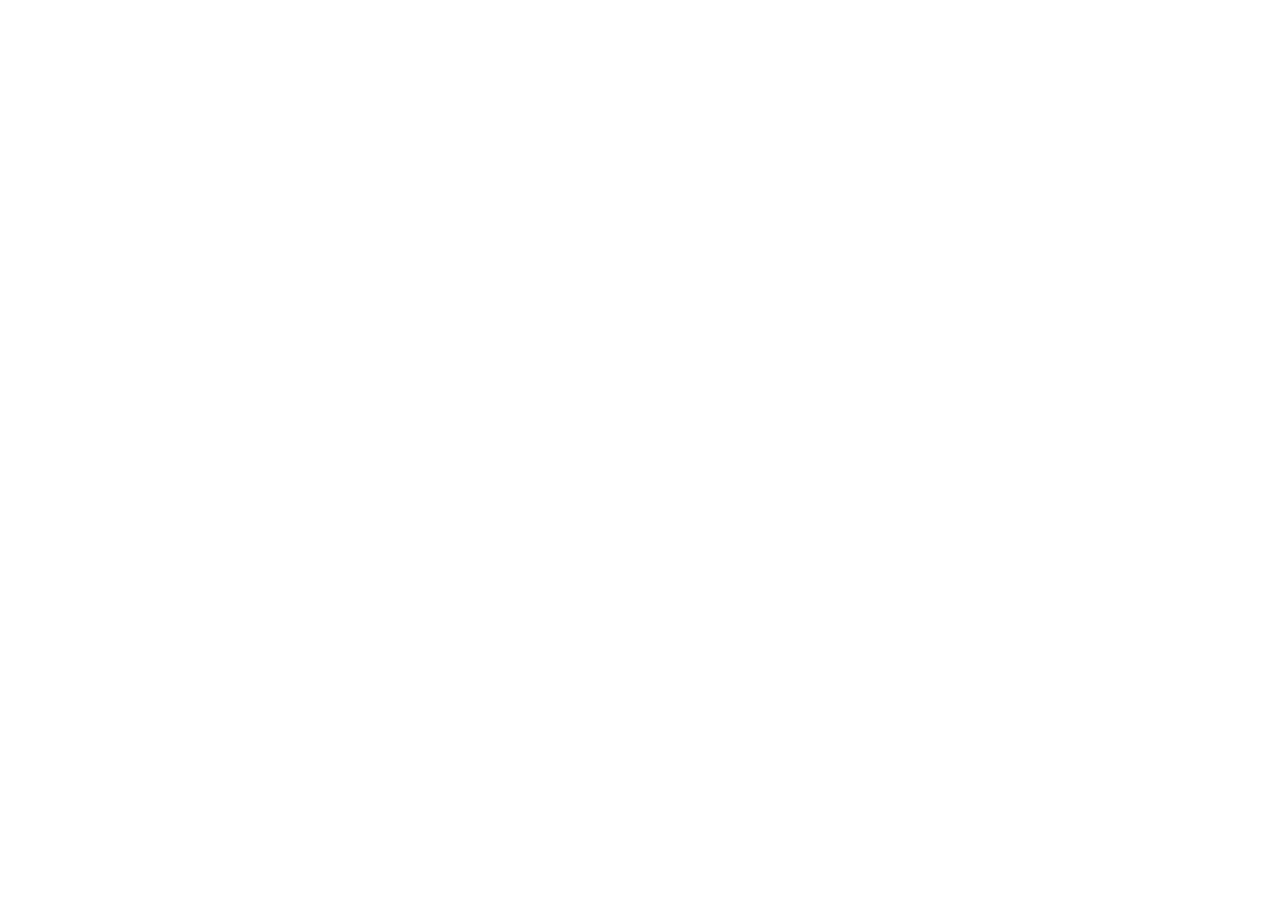
==== commit ef743f2c: "dark mode" ====
--- a/index.html
+++ b/index.html
@@ -1,4 +1,4 @@
-<!DOCTYPE html><html lang="en"><head><meta charSet="utf-8"/><meta http-equiv="x-ua-compatible" content="ie=edge"/><meta name="viewport" content="width=device-width, initial-scale=1, shrink-to-fit=no"/><style id="typography.js">html{font-family:sans-serif;-ms-text-size-adjust:100%;-webkit-text-size-adjust:100%}body{margin:0}article,aside,details,figcaption,figure,footer,header,main,menu,nav,section,summary{display:block}audio,canvas,progress,video{display:inline-block}audio:not([controls]){display:none;height:0}progress{vertical-align:baseline}[hidden],template{display:none}a{background-color:transparent;-webkit-text-decoration-skip:objects}a:active,a:hover{outline-width:0}abbr[title]{border-bottom:none;text-decoration:underline;text-decoration:underline dotted}b,strong{font-weight:inherit;font-weight:bolder}dfn{font-style:italic}h1{font-size:2em;margin:.67em 0}mark{background-color:#ff0;color:#000}small{font-size:80%}sub,sup{font-size:75%;line-height:0;position:relative;vertical-align:baseline}sub{bottom:-.25em}sup{top:-.5em}img{border-style:none}svg:not(:root){overflow:hidden}code,kbd,pre,samp{font-family:monospace,monospace;font-size:1em}figure{margin:1em 40px}hr{box-sizing:content-box;height:0;overflow:visible}button,input,optgroup,select,textarea{font:inherit;margin:0}optgroup{font-weight:700}button,input{overflow:visible}button,select{text-transform:none}[type=reset],[type=submit],button,html [type=button]{-webkit-appearance:button}[type=button]::-moz-focus-inner,[type=reset]::-moz-focus-inner,[type=submit]::-moz-focus-inner,button::-moz-focus-inner{border-style:none;padding:0}[type=button]:-moz-focusring,[type=reset]:-moz-focusring,[type=submit]:-moz-focusring,button:-moz-focusring{outline:1px dotted ButtonText}fieldset{border:1px solid silver;margin:0 2px;padding:.35em .625em .75em}legend{box-sizing:border-box;color:inherit;display:table;max-width:100%;padding:0;white-space:normal}textarea{overflow:auto}[type=checkbox],[type=radio]{box-sizing:border-box;padding:0}[type=number]::-webkit-inner-spin-button,[type=number]::-webkit-outer-spin-button{height:auto}[type=search]{-webkit-appearance:textfield;outline-offset:-2px}[type=search]::-webkit-search-cancel-button,[type=search]::-webkit-search-decoration{-webkit-appearance:none}::-webkit-input-placeholder{color:inherit;opacity:.54}::-webkit-file-upload-button{-webkit-appearance:button;font:inherit}html{font:100%/1.75 'Merriweather','Georgia',serif;box-sizing:border-box;overflow-y:scroll;}*{box-sizing:inherit;}*:before{box-sizing:inherit;}*:after{box-sizing:inherit;}body{color:hsla(0,0%,0%,0.9);font-family:'Merriweather','Georgia',serif;font-weight:400;word-wrap:break-word;font-kerning:normal;-moz-font-feature-settings:"kern", "liga", "clig", "calt";-ms-font-feature-settings:"kern", "liga", "clig", "calt";-webkit-font-feature-settings:"kern", "liga", "clig", "calt";font-feature-settings:"kern", "liga", "clig", "calt";}img{max-width:100%;margin-left:0;margin-right:0;margin-top:0;padding-bottom:0;padding-left:0;padding-right:0;padding-top:0;margin-bottom:1.75rem;}h1{margin-left:0;margin-right:0;margin-top:0;padding-bottom:0;padding-left:0;padding-right:0;padding-top:0;margin-bottom:1.75rem;color:inherit;font-family:Montserrat,sans-serif;font-weight:900;text-rendering:optimizeLegibility;font-size:2.5rem;line-height:1.1;}h2{margin-left:0;margin-right:0;margin-top:0;padding-bottom:0;padding-left:0;padding-right:0;padding-top:0;margin-bottom:1.75rem;color:inherit;font-family:'Merriweather','Georgia',serif;font-weight:900;text-rendering:optimizeLegibility;font-size:1.73286rem;line-height:1.1;}h3{margin-left:0;margin-right:0;margin-top:0;padding-bottom:0;padding-left:0;padding-right:0;padding-top:0;margin-bottom:1.75rem;color:inherit;font-family:'Merriweather','Georgia',serif;font-weight:900;text-rendering:optimizeLegibility;font-size:1.4427rem;line-height:1.1;}h4{margin-left:0;margin-right:0;margin-top:0;padding-bottom:0;padding-left:0;padding-right:0;padding-top:0;margin-bottom:1.75rem;color:inherit;font-family:'Merriweather','Georgia',serif;font-weight:900;text-rendering:optimizeLegibility;font-size:1rem;line-height:1.1;letter-spacing:0.140625em;text-transform:uppercase;}h5{margin-left:0;margin-right:0;margin-top:0;padding-bottom:0;padding-left:0;padding-right:0;padding-top:0;margin-bottom:1.75rem;color:inherit;font-family:'Merriweather','Georgia',serif;font-weight:900;text-rendering:optimizeLegibility;font-size:0.83255rem;line-height:1.1;}h6{margin-left:0;margin-right:0;margin-top:0;padding-bottom:0;padding-left:0;padding-right:0;padding-top:0;margin-bottom:1.75rem;color:inherit;font-family:'Merriweather','Georgia',serif;font-weight:900;text-rendering:optimizeLegibility;font-size:0.75966rem;line-height:1.1;font-style:italic;}hgroup{margin-left:0;margin-right:0;margin-top:0;padding-bottom:0;padding-left:0;padding-right:0;padding-top:0;margin-bottom:1.75rem;}ul{margin-left:1.75rem;margin-right:0;margin-top:0;padding-bottom:0;padding-left:0;padding-right:0;padding-top:0;margin-bottom:1.75rem;list-style-position:outside;list-style-image:none;list-style:disc;}ol{margin-left:1.75rem;margin-right:0;margin-top:0;padding-bottom:0;padding-left:0;padding-right:0;padding-top:0;margin-bottom:1.75rem;list-style-position:outside;list-style-image:none;}dl{margin-left:0;margin-right:0;margin-top:0;padding-bottom:0;padding-left:0;padding-right:0;padding-top:0;margin-bottom:1.75rem;}dd{margin-left:0;margin-right:0;margin-top:0;padding-bottom:0;padding-left:0;padding-right:0;padding-top:0;margin-bottom:1.75rem;}p{margin-left:0;margin-right:0;margin-top:0;padding-bottom:0;padding-left:0;padding-right:0;padding-top:0;margin-bottom:1.75rem;}figure{margin-left:0;margin-right:0;margin-top:0;padding-bottom:0;padding-left:0;padding-right:0;padding-top:0;margin-bottom:1.75rem;}pre{margin-left:0;margin-right:0;margin-top:0;padding-bottom:0;padding-left:0;padding-right:0;padding-top:0;margin-bottom:1.75rem;font-size:0.85rem;line-height:1.75rem;}table{margin-left:0;margin-right:0;margin-top:0;padding-bottom:0;padding-left:0;padding-right:0;padding-top:0;margin-bottom:1.75rem;font-size:1rem;line-height:1.75rem;border-collapse:collapse;width:100%;}fieldset{margin-left:0;margin-right:0;margin-top:0;padding-bottom:0;padding-left:0;padding-right:0;padding-top:0;margin-bottom:1.75rem;}blockquote{margin-left:-1.75rem;margin-right:1.75rem;margin-top:0;padding-bottom:0;padding-left:1.42188rem;padding-right:0;padding-top:0;margin-bottom:1.75rem;font-size:1.20112rem;line-height:1.75rem;color:hsla(0,0%,0%,0.59);font-style:italic;border-left:0.32813rem solid hsla(0,0%,0%,0.9);}form{margin-left:0;margin-right:0;margin-top:0;padding-bottom:0;padding-left:0;padding-right:0;padding-top:0;margin-bottom:1.75rem;}noscript{margin-left:0;margin-right:0;margin-top:0;padding-bottom:0;padding-left:0;padding-right:0;padding-top:0;margin-bottom:1.75rem;}iframe{margin-left:0;margin-right:0;margin-top:0;padding-bottom:0;padding-left:0;padding-right:0;padding-top:0;margin-bottom:1.75rem;}hr{margin-left:0;margin-right:0;margin-top:0;padding-bottom:0;padding-left:0;padding-right:0;padding-top:0;margin-bottom:calc(1.75rem - 1px);background:hsla(0,0%,0%,0.2);border:none;height:1px;}address{margin-left:0;margin-right:0;margin-top:0;padding-bottom:0;padding-left:0;padding-right:0;padding-top:0;margin-bottom:1.75rem;}b{font-weight:700;}strong{font-weight:700;}dt{font-weight:700;}th{font-weight:700;}li{margin-bottom:calc(1.75rem / 2);}ol li{padding-left:0;}ul li{padding-left:0;}li > ol{margin-left:1.75rem;margin-bottom:calc(1.75rem / 2);margin-top:calc(1.75rem / 2);}li > ul{margin-left:1.75rem;margin-bottom:calc(1.75rem / 2);margin-top:calc(1.75rem / 2);}blockquote *:last-child{margin-bottom:0;}li *:last-child{margin-bottom:0;}p *:last-child{margin-bottom:0;}li > p{margin-bottom:calc(1.75rem / 2);}code{font-size:0.85rem;line-height:1.75rem;}kbd{font-size:0.85rem;line-height:1.75rem;}samp{font-size:0.85rem;line-height:1.75rem;}abbr{border-bottom:1px dotted hsla(0,0%,0%,0.5);cursor:help;}acronym{border-bottom:1px dotted hsla(0,0%,0%,0.5);cursor:help;}abbr[title]{border-bottom:1px dotted hsla(0,0%,0%,0.5);cursor:help;text-decoration:none;}thead{text-align:left;}td,th{text-align:left;border-bottom:1px solid hsla(0,0%,0%,0.12);font-feature-settings:"tnum";-moz-font-feature-settings:"tnum";-ms-font-feature-settings:"tnum";-webkit-font-feature-settings:"tnum";padding-left:1.16667rem;padding-right:1.16667rem;padding-top:0.875rem;padding-bottom:calc(0.875rem - 1px);}th:first-child,td:first-child{padding-left:0;}th:last-child,td:last-child{padding-right:0;}blockquote > :last-child{margin-bottom:0;}blockquote cite{font-size:1rem;line-height:1.75rem;color:hsla(0,0%,0%,0.9);font-weight:400;}blockquote cite:before{content:"— ";}ul,ol{margin-left:0;}@media only screen and (max-width:480px){ul,ol{margin-left:1.75rem;}blockquote{margin-left:-1.3125rem;margin-right:0;padding-left:0.98438rem;}}h1,h2,h3,h4,h5,h6{margin-top:3.5rem;}a{box-shadow:0 1px 0 0 currentColor;color:#007acc;text-decoration:none;}a:hover,a:active{box-shadow:none;}mark,ins{background:#007acc;color:white;padding:0.10938rem 0.21875rem;text-decoration:none;}a.gatsby-resp-image-link{box-shadow:none;}</style><style data-href="/styles.ed5da8f34e5d3495f6eb.css">.anchor{box-shadow:none}.logoLink img{margin-bottom:0}article section h2,article section h3{margin-top:0;margin-bottom:20px}article section deckgo-highlight-code{margin-bottom:30px}.task-list-item{list-style:none}article section ol li,article section ol li>p,article section ol ul,article section ol ul li{margin-top:0;margin-bottom:0}@font-face{font-family:Montserrat;font-style:normal;font-display:swap;font-weight:100;src:local("Montserrat Thin "),local("Montserrat-Thin"),url(/static/montserrat-latin-100-191cc9f50f3b76b9617cb383f19acb7d.woff2) format("woff2"),url(/static/montserrat-latin-100-370318464551d5f25b0f0a78f374faac.woff) format("woff")}@font-face{font-family:Montserrat;font-style:italic;font-display:swap;font-weight:100;src:local("Montserrat Thin italic"),local("Montserrat-Thinitalic"),url(/static/montserrat-latin-100italic-bdeaeb79db315697bd173a55b097dc18.woff2) format("woff2"),url(/static/montserrat-latin-100italic-ecf7d49386e8f265878e735db34a7c4b.woff) format("woff")}@font-face{font-family:Montserrat;font-style:normal;font-display:swap;font-weight:200;src:local("Montserrat Extra Light "),local("Montserrat-Extra Light"),url(/static/montserrat-latin-200-85d5ef9db7f2dc6979172a4a3b2c57cb.woff2) format("woff2"),url(/static/montserrat-latin-200-1fc98e126a3d152549240e6244d7e669.woff) format("woff")}@font-face{font-family:Montserrat;font-style:italic;font-display:swap;font-weight:200;src:local("Montserrat Extra Light italic"),local("Montserrat-Extra Lightitalic"),url(/static/montserrat-latin-200italic-49095760a498d024fe1a85a078850df9.woff2) format("woff2"),url(/static/montserrat-latin-200italic-fe46cf8b9462c820457d3bf537e4057f.woff) format("woff")}@font-face{font-family:Montserrat;font-style:normal;font-display:swap;font-weight:300;src:local("Montserrat Light "),local("Montserrat-Light"),url(/static/montserrat-latin-300-7c3daf12b706645b5d3710f863a4da04.woff2) format("woff2"),url(/static/montserrat-latin-300-8dc95fab9cf98d02ca8d76e97d3dff60.woff) format("woff")}@font-face{font-family:Montserrat;font-style:italic;font-display:swap;font-weight:300;src:local("Montserrat Light italic"),local("Montserrat-Lightitalic"),url(/static/montserrat-latin-300italic-f20b178ca2024a5eac8e42e6649db86c.woff2) format("woff2"),url(/static/montserrat-latin-300italic-3fe16939288856e8e828fa2661bf2354.woff) format("woff")}@font-face{font-family:Montserrat;font-style:normal;font-display:swap;font-weight:400;src:local("Montserrat Regular "),local("Montserrat-Regular"),url(/static/montserrat-latin-400-bc3aa95dca08f5fee5291e34959c27bc.woff2) format("woff2"),url(/static/montserrat-latin-400-8102c4838f9e3d08dad644290a9cb701.woff) format("woff")}@font-face{font-family:Montserrat;font-style:italic;font-display:swap;font-weight:400;src:local("Montserrat Regular italic"),local("Montserrat-Regularitalic"),url(/static/montserrat-latin-400italic-5cad650422a7184467af5a4d17b264c4.woff2) format("woff2"),url(/static/montserrat-latin-400italic-d191f22af3bb50902b99ac577f81a322.woff) format("woff")}@font-face{font-family:Montserrat;font-style:normal;font-display:swap;font-weight:500;src:local("Montserrat Medium "),local("Montserrat-Medium"),url(/static/montserrat-latin-500-92d16e458625f4d2c8940f6bdca0ff09.woff2) format("woff2"),url(/static/montserrat-latin-500-8b763220218ffc11c57c84ddb80e7b26.woff) format("woff")}@font-face{font-family:Montserrat;font-style:italic;font-display:swap;font-weight:500;src:local("Montserrat Medium italic"),local("Montserrat-Mediumitalic"),url(/static/montserrat-latin-500italic-47bfcca6b69d6a9acca7a8bff17193e2.woff2) format("woff2"),url(/static/montserrat-latin-500italic-72c01f753c3940c0b9cb6bf2389caddf.woff) format("woff")}@font-face{font-family:Montserrat;font-style:normal;font-display:swap;font-weight:600;src:local("Montserrat SemiBold "),local("Montserrat-SemiBold"),url(/static/montserrat-latin-600-6fb1b5623e528e27c18658fecf5ee0ee.woff2) format("woff2"),url(/static/montserrat-latin-600-7c839d15a6f54e7025ba8c0c4b333e8f.woff) format("woff")}@font-face{font-family:Montserrat;font-style:italic;font-display:swap;font-weight:600;src:local("Montserrat SemiBold italic"),local("Montserrat-SemiBolditalic"),url(/static/montserrat-latin-600italic-60789af1c9338ed1a9546722ec54b4f7.woff2) format("woff2"),url(/static/montserrat-latin-600italic-f3d4de8d0afb19e777c79032ce828e3d.woff) format("woff")}@font-face{font-family:Montserrat;font-style:normal;font-display:swap;font-weight:700;src:local("Montserrat Bold "),local("Montserrat-Bold"),url(/static/montserrat-latin-700-39d93cf678c740f9f6b2b1cfde34bee3.woff2) format("woff2"),url(/static/montserrat-latin-700-80f10bd382f0df1cd650fec59f3c9394.woff) format("woff")}@font-face{font-family:Montserrat;font-style:italic;font-display:swap;font-weight:700;src:local("Montserrat Bold italic"),local("Montserrat-Bolditalic"),url(/static/montserrat-latin-700italic-ba136d97b14e82284dd595e257f11c47.woff2) format("woff2"),url(/static/montserrat-latin-700italic-8c98142b425630821139c24bd1698700.woff) format("woff")}@font-face{font-family:Montserrat;font-style:normal;font-display:swap;font-weight:800;src:local("Montserrat ExtraBold "),local("Montserrat-ExtraBold"),url(/static/montserrat-latin-800-b7018be9ed6cd94da8b6675b3a468c3b.woff2) format("woff2"),url(/static/montserrat-latin-800-9a9befcf50d64f9d2d19d8b1d1984add.woff) format("woff")}@font-face{font-family:Montserrat;font-style:italic;font-display:swap;font-weight:800;src:local("Montserrat ExtraBold italic"),local("Montserrat-ExtraBolditalic"),url(/static/montserrat-latin-800italic-540ffdd223d1a9ad3d4e678e1a23372e.woff2) format("woff2"),url(/static/montserrat-latin-800italic-897086f99f4e1f45e6b1e9368527d0bc.woff) format("woff")}@font-face{font-family:Montserrat;font-style:normal;font-display:swap;font-weight:900;src:local("Montserrat Black "),local("Montserrat-Black"),url(/static/montserrat-latin-900-58cd789700850375b834e8b6776002eb.woff2) format("woff2"),url(/static/montserrat-latin-900-26d42c9428780e545a540bbb50c84bce.woff) format("woff")}@font-face{font-family:Montserrat;font-style:italic;font-display:swap;font-weight:900;src:local("Montserrat Black italic"),local("Montserrat-Blackitalic"),url(/static/montserrat-latin-900italic-451157bc8861fe54f523b3669a3def71.woff2) format("woff2"),url(/static/montserrat-latin-900italic-a8ec4957e1c24f5793305763ad9845b3.woff) format("woff")}@font-face{font-family:Merriweather;font-style:normal;font-display:swap;font-weight:300;src:local("Merriweather Light "),local("Merriweather-Light"),url(/static/merriweather-latin-300-b1158cfcd4aacb9d8fb61625e37af46a.woff2) format("woff2"),url(/static/merriweather-latin-300-cc7de05e166e90320d7d896e0f72a19d.woff) format("woff")}@font-face{font-family:Merriweather;font-style:italic;font-display:swap;font-weight:300;src:local("Merriweather Light italic"),local("Merriweather-Lightitalic"),url(/static/merriweather-latin-300italic-8fe52a48089d6ebe46db0b8e7cc66263.woff2) format("woff2"),url(/static/merriweather-latin-300italic-e1331f5397c2a673f9d3765138debdb5.woff) format("woff")}@font-face{font-family:Merriweather;font-style:normal;font-display:swap;font-weight:400;src:local("Merriweather Regular "),local("Merriweather-Regular"),url(/static/merriweather-latin-400-8276fdb72ae8f4714d4e6eba704cc39f.woff2) format("woff2"),url(/static/merriweather-latin-400-69f09800f4f6479d06e44eba837df872.woff) format("woff")}@font-face{font-family:Merriweather;font-style:italic;font-display:swap;font-weight:400;src:local("Merriweather Regular italic"),local("Merriweather-Regularitalic"),url(/static/merriweather-latin-400italic-3a9be9ea9f7aa4af6de7307df21d9fc0.woff2) format("woff2"),url(/static/merriweather-latin-400italic-d76079ed7541a433a54f79316de086e9.woff) format("woff")}@font-face{font-family:Merriweather;font-style:normal;font-display:swap;font-weight:700;src:local("Merriweather Bold "),local("Merriweather-Bold"),url(/static/merriweather-latin-700-fa534be7ffa380e39a7f6e03bf9a5e03.woff2) format("woff2"),url(/static/merriweather-latin-700-ba56ea84b8084b7ff9677f50d3cd81bd.woff) format("woff")}@font-face{font-family:Merriweather;font-style:italic;font-display:swap;font-weight:700;src:local("Merriweather Bold italic"),local("Merriweather-Bolditalic"),url(/static/merriweather-latin-700italic-1ef5edaaa20ae53ea50399884c5e48c6.woff2) format("woff2"),url(/static/merriweather-latin-700italic-534bc9e7ce93c73d73426e46acd78092.woff) format("woff")}@font-face{font-family:Merriweather;font-style:normal;font-display:swap;font-weight:900;src:local("Merriweather Black "),local("Merriweather-Black"),url(/static/merriweather-latin-900-7528fb70e8a4a82c7305e72ff43ac25f.woff2) format("woff2"),url(/static/merriweather-latin-900-3799b6e2f5ed3fcccf9d7a708d7419fa.woff) format("woff")}@font-face{font-family:Merriweather;font-style:italic;font-display:swap;font-weight:900;src:local("Merriweather Black italic"),local("Merriweather-Blackitalic"),url(/static/merriweather-latin-900italic-e1b4d2aaa78e12ad84aaf8a56321e4c2.woff2) format("woff2"),url(/static/merriweather-latin-900italic-2ae22f731b3424e8dbb4b37f7ca6e708.woff) format("woff")}code[class*=language-],pre[class*=language-]{color:#000;background:none;text-shadow:0 1px #fff;font-family:Consolas,Monaco,Andale Mono,Ubuntu Mono,monospace;font-size:1em;text-align:left;white-space:pre;word-spacing:normal;word-break:normal;word-wrap:normal;line-height:1.5;-moz-tab-size:4;-o-tab-size:4;tab-size:4;-webkit-hyphens:none;-ms-hyphens:none;hyphens:none}code[class*=language-]::selection,code[class*=language-] ::selection,pre[class*=language-]::selection,pre[class*=language-] ::selection{text-shadow:none;background:#b3d4fc}@media print{code[class*=language-],pre[class*=language-]{text-shadow:none}}pre[class*=language-]{padding:1em;margin:.5em 0;overflow:auto}:not(pre)>code[class*=language-],pre[class*=language-]{background:#f5f2f0}:not(pre)>code[class*=language-]{padding:.1em;border-radius:.3em;white-space:normal}.token.cdata,.token.comment,.token.doctype,.token.prolog{color:#708090}.token.punctuation{color:#999}.token.namespace{opacity:.7}.token.boolean,.token.constant,.token.deleted,.token.number,.token.property,.token.symbol,.token.tag{color:#905}.token.attr-name,.token.builtin,.token.char,.token.inserted,.token.selector,.token.string{color:#690}.language-css .token.string,.style .token.string,.token.entity,.token.operator,.token.url{color:#9a6e3a;background:hsla(0,0%,100%,.5)}.token.atrule,.token.attr-value,.token.keyword{color:#07a}.token.class-name,.token.function{color:#dd4a68}.token.important,.token.regex,.token.variable{color:#e90}.token.bold,.token.important{font-weight:700}.token.italic{font-style:italic}.token.entity{cursor:help}</style><meta name="generator" content="Gatsby 2.23.12"/><style type="text/css">
+<!DOCTYPE html><html><head><meta charSet="utf-8"/><meta http-equiv="x-ua-compatible" content="ie=edge"/><meta name="viewport" content="width=device-width, initial-scale=1, shrink-to-fit=no"/><style id="typography.js">html{font-family:sans-serif;-ms-text-size-adjust:100%;-webkit-text-size-adjust:100%}body{margin:0}article,aside,details,figcaption,figure,footer,header,main,menu,nav,section,summary{display:block}audio,canvas,progress,video{display:inline-block}audio:not([controls]){display:none;height:0}progress{vertical-align:baseline}[hidden],template{display:none}a{background-color:transparent;}a:active,a:hover{outline-width:0}abbr[title]{border-bottom:none;text-decoration:underline;text-decoration:underline dotted}b,strong{font-weight:inherit;font-weight:bolder}dfn{font-style:italic}h1{font-size:2em;margin:.67em 0}mark{background-color:#ff0;color:#000}small{font-size:80%}sub,sup{font-size:75%;line-height:0;position:relative;vertical-align:baseline}sub{bottom:-.25em}sup{top:-.5em}img{border-style:none}svg:not(:root){overflow:hidden}code,kbd,pre,samp{font-family:monospace,monospace;font-size:1em}figure{margin:1em 40px}hr{box-sizing:content-box;height:0;overflow:visible}button,input,optgroup,select,textarea{font:inherit;margin:0}optgroup{font-weight:700}button,input{overflow:visible}button,select{text-transform:none}[type=reset],[type=submit],button,html [type=button]{-webkit-appearance:button}[type=button]::-moz-focus-inner,[type=reset]::-moz-focus-inner,[type=submit]::-moz-focus-inner,button::-moz-focus-inner{border-style:none;padding:0}[type=button]:-moz-focusring,[type=reset]:-moz-focusring,[type=submit]:-moz-focusring,button:-moz-focusring{outline:1px dotted ButtonText}fieldset{border:1px solid silver;margin:0 2px;padding:.35em .625em .75em}legend{box-sizing:border-box;color:inherit;display:table;max-width:100%;padding:0;white-space:normal}textarea{overflow:auto}[type=checkbox],[type=radio]{box-sizing:border-box;padding:0}[type=number]::-webkit-inner-spin-button,[type=number]::-webkit-outer-spin-button{height:auto}[type=search]{-webkit-appearance:textfield;outline-offset:-2px}[type=search]::-webkit-search-cancel-button,[type=search]::-webkit-search-decoration{-webkit-appearance:none}::-webkit-input-placeholder{color:inherit;opacity:.54}::-webkit-file-upload-button{-webkit-appearance:button;font:inherit}html{font:100%/1.75 'Merriweather','Georgia',serif;box-sizing:border-box;overflow-y:scroll;}*{box-sizing:inherit;}*:before{box-sizing:inherit;}*:after{box-sizing:inherit;}body{color:hsla(0,0%,0%,0.9);font-family:'Merriweather','Georgia',serif;font-weight:400;word-wrap:break-word;font-kerning:normal;-moz-font-feature-settings:"kern", "liga", "clig", "calt";-ms-font-feature-settings:"kern", "liga", "clig", "calt";-webkit-font-feature-settings:"kern", "liga", "clig", "calt";font-feature-settings:"kern", "liga", "clig", "calt";}img{max-width:100%;margin-left:0;margin-right:0;margin-top:0;padding-bottom:0;padding-left:0;padding-right:0;padding-top:0;margin-bottom:1.75rem;}h1{margin-left:0;margin-right:0;margin-top:0;padding-bottom:0;padding-left:0;padding-right:0;padding-top:0;margin-bottom:1.75rem;color:inherit;font-family:Montserrat,sans-serif;font-weight:900;text-rendering:optimizeLegibility;font-size:2.5rem;line-height:1.1;}h2{margin-left:0;margin-right:0;margin-top:0;padding-bottom:0;padding-left:0;padding-right:0;padding-top:0;margin-bottom:1.75rem;color:inherit;font-family:'Merriweather','Georgia',serif;font-weight:900;text-rendering:optimizeLegibility;font-size:1.73286rem;line-height:1.1;}h3{margin-left:0;margin-right:0;margin-top:0;padding-bottom:0;padding-left:0;padding-right:0;padding-top:0;margin-bottom:1.75rem;color:inherit;font-family:'Merriweather','Georgia',serif;font-weight:900;text-rendering:optimizeLegibility;font-size:1.4427rem;line-height:1.1;}h4{margin-left:0;margin-right:0;margin-top:0;padding-bottom:0;padding-left:0;padding-right:0;padding-top:0;margin-bottom:1.75rem;color:inherit;font-family:'Merriweather','Georgia',serif;font-weight:900;text-rendering:optimizeLegibility;font-size:1rem;line-height:1.1;letter-spacing:0.140625em;text-transform:uppercase;}h5{margin-left:0;margin-right:0;margin-top:0;padding-bottom:0;padding-left:0;padding-right:0;padding-top:0;margin-bottom:1.75rem;color:inherit;font-family:'Merriweather','Georgia',serif;font-weight:900;text-rendering:optimizeLegibility;font-size:0.83255rem;line-height:1.1;}h6{margin-left:0;margin-right:0;margin-top:0;padding-bottom:0;padding-left:0;padding-right:0;padding-top:0;margin-bottom:1.75rem;color:inherit;font-family:'Merriweather','Georgia',serif;font-weight:900;text-rendering:optimizeLegibility;font-size:0.75966rem;line-height:1.1;font-style:italic;}hgroup{margin-left:0;margin-right:0;margin-top:0;padding-bottom:0;padding-left:0;padding-right:0;padding-top:0;margin-bottom:1.75rem;}ul{margin-left:1.75rem;margin-right:0;margin-top:0;padding-bottom:0;padding-left:0;padding-right:0;padding-top:0;margin-bottom:1.75rem;list-style-position:outside;list-style-image:none;list-style:disc;}ol{margin-left:1.75rem;margin-right:0;margin-top:0;padding-bottom:0;padding-left:0;padding-right:0;padding-top:0;margin-bottom:1.75rem;list-style-position:outside;list-style-image:none;}dl{margin-left:0;margin-right:0;margin-top:0;padding-bottom:0;padding-left:0;padding-right:0;padding-top:0;margin-bottom:1.75rem;}dd{margin-left:0;margin-right:0;margin-top:0;padding-bottom:0;padding-left:0;padding-right:0;padding-top:0;margin-bottom:1.75rem;}p{margin-left:0;margin-right:0;margin-top:0;padding-bottom:0;padding-left:0;padding-right:0;padding-top:0;margin-bottom:1.75rem;}figure{margin-left:0;margin-right:0;margin-top:0;padding-bottom:0;padding-left:0;padding-right:0;padding-top:0;margin-bottom:1.75rem;}pre{margin-left:0;margin-right:0;margin-top:0;padding-bottom:0;padding-left:0;padding-right:0;padding-top:0;margin-bottom:1.75rem;font-size:0.85rem;line-height:1.75rem;}table{margin-left:0;margin-right:0;margin-top:0;padding-bottom:0;padding-left:0;padding-right:0;padding-top:0;margin-bottom:1.75rem;font-size:1rem;line-height:1.75rem;border-collapse:collapse;width:100%;}fieldset{margin-left:0;margin-right:0;margin-top:0;padding-bottom:0;padding-left:0;padding-right:0;padding-top:0;margin-bottom:1.75rem;}blockquote{margin-left:-1.75rem;margin-right:1.75rem;margin-top:0;padding-bottom:0;padding-left:1.42188rem;padding-right:0;padding-top:0;margin-bottom:1.75rem;font-size:1.20112rem;line-height:1.75rem;color:hsla(0,0%,0%,0.59);font-style:italic;border-left:0.32813rem solid hsla(0,0%,0%,0.9);}form{margin-left:0;margin-right:0;margin-top:0;padding-bottom:0;padding-left:0;padding-right:0;padding-top:0;margin-bottom:1.75rem;}noscript{margin-left:0;margin-right:0;margin-top:0;padding-bottom:0;padding-left:0;padding-right:0;padding-top:0;margin-bottom:1.75rem;}iframe{margin-left:0;margin-right:0;margin-top:0;padding-bottom:0;padding-left:0;padding-right:0;padding-top:0;margin-bottom:1.75rem;}hr{margin-left:0;margin-right:0;margin-top:0;padding-bottom:0;padding-left:0;padding-right:0;padding-top:0;margin-bottom:calc(1.75rem - 1px);background:hsla(0,0%,0%,0.2);border:none;height:1px;}address{margin-left:0;margin-right:0;margin-top:0;padding-bottom:0;padding-left:0;padding-right:0;padding-top:0;margin-bottom:1.75rem;}b{font-weight:700;}strong{font-weight:700;}dt{font-weight:700;}th{font-weight:700;}li{margin-bottom:calc(1.75rem / 2);}ol li{padding-left:0;}ul li{padding-left:0;}li > ol{margin-left:1.75rem;margin-bottom:calc(1.75rem / 2);margin-top:calc(1.75rem / 2);}li > ul{margin-left:1.75rem;margin-bottom:calc(1.75rem / 2);margin-top:calc(1.75rem / 2);}blockquote *:last-child{margin-bottom:0;}li *:last-child{margin-bottom:0;}p *:last-child{margin-bottom:0;}li > p{margin-bottom:calc(1.75rem / 2);}code{font-size:0.85rem;line-height:1.75rem;}kbd{font-size:0.85rem;line-height:1.75rem;}samp{font-size:0.85rem;line-height:1.75rem;}abbr{border-bottom:1px dotted hsla(0,0%,0%,0.5);cursor:help;}acronym{border-bottom:1px dotted hsla(0,0%,0%,0.5);cursor:help;}abbr[title]{border-bottom:1px dotted hsla(0,0%,0%,0.5);cursor:help;text-decoration:none;}thead{text-align:left;}td,th{text-align:left;border-bottom:1px solid hsla(0,0%,0%,0.12);font-feature-settings:"tnum";-moz-font-feature-settings:"tnum";-ms-font-feature-settings:"tnum";-webkit-font-feature-settings:"tnum";padding-left:1.16667rem;padding-right:1.16667rem;padding-top:0.875rem;padding-bottom:calc(0.875rem - 1px);}th:first-child,td:first-child{padding-left:0;}th:last-child,td:last-child{padding-right:0;}blockquote > :last-child{margin-bottom:0;}blockquote cite{font-size:1rem;line-height:1.75rem;color:hsla(0,0%,0%,0.9);font-weight:400;}blockquote cite:before{content:"— ";}ul,ol{margin-left:0;}@media only screen and (max-width:480px){ul,ol{margin-left:1.75rem;}blockquote{margin-left:-1.3125rem;margin-right:0;padding-left:0.98438rem;}}h1,h2,h3,h4,h5,h6{margin-top:3.5rem;}a{box-shadow:0 1px 0 0 currentColor;color:#007acc;text-decoration:none;}a:hover,a:active{box-shadow:none;}mark,ins{background:#007acc;color:white;padding:0.10938rem 0.21875rem;text-decoration:none;}a.gatsby-resp-image-link{box-shadow:none;}</style><meta name="note" content="environment=development"/><style type="text/css">
     .anchor.before {
       position: absolute;
       top: 0;
@@ -48,24 +48,4 @@
         }
       }
     })
-  </script><link rel="preconnect dns-prefetch" href="https://www.google-analytics.com"/><script>
-  
-  
-  if(true) {
-    (function(i,s,o,g,r,a,m){i['GoogleAnalyticsObject']=r;i[r]=i[r]||function(){
-    (i[r].q=i[r].q||[]).push(arguments)},i[r].l=1*new Date();a=s.createElement(o),
-    m=s.getElementsByTagName(o)[0];a.async=1;a.src=g;m.parentNode.insertBefore(a,m)
-    })(window,document,'script','https://www.google-analytics.com/analytics.js','ga');
-  }
-  if (typeof ga === "function") {
-    ga('create', 'UA-49785407-2', 'auto', {});
-      
-      
-      
-      
-      
-      }</script><link rel="alternate" type="application/rss+xml" href="/rss.xml"/><link rel="icon" href="/favicon-32x32.png?v=acd7449296158d5839eac36d0d46b01b"/><link rel="manifest" href="/manifest.webmanifest"/><meta name="theme-color" content="#663399"/><link rel="apple-touch-icon" sizes="48x48" href="/icons/icon-48x48.png?v=acd7449296158d5839eac36d0d46b01b"/><link rel="apple-touch-icon" sizes="72x72" href="/icons/icon-72x72.png?v=acd7449296158d5839eac36d0d46b01b"/><link rel="apple-touch-icon" sizes="96x96" href="/icons/icon-96x96.png?v=acd7449296158d5839eac36d0d46b01b"/><link rel="apple-touch-icon" sizes="144x144" href="/icons/icon-144x144.png?v=acd7449296158d5839eac36d0d46b01b"/><link rel="apple-touch-icon" sizes="192x192" href="/icons/icon-192x192.png?v=acd7449296158d5839eac36d0d46b01b"/><link rel="apple-touch-icon" sizes="256x256" href="/icons/icon-256x256.png?v=acd7449296158d5839eac36d0d46b01b"/><link rel="apple-touch-icon" sizes="384x384" href="/icons/icon-384x384.png?v=acd7449296158d5839eac36d0d46b01b"/><link rel="apple-touch-icon" sizes="512x512" href="/icons/icon-512x512.png?v=acd7449296158d5839eac36d0d46b01b"/><title data-react-helmet="true">All posts | Home</title><meta data-react-helmet="true" name="description" content="My personal blog of my programming proyects."/><meta data-react-helmet="true" property="og:title" content="All posts"/><meta data-react-helmet="true" property="og:description" content="My personal blog of my programming proyects."/><meta data-react-helmet="true" property="og:type" content="website"/><meta data-react-helmet="true" name="twitter:card" content="summary"/><meta data-react-helmet="true" name="twitter:creator" content="https://www.linkedin.com/in/izan-pérez-cosano-58033218a/"/><meta data-react-helmet="true" name="twitter:title" content="All posts"/><meta data-react-helmet="true" name="twitter:description" content="My personal blog of my programming proyects."/><link as="script" rel="preload" href="/webpack-runtime-75ee461a077d7dcfd9bc.js"/><link as="script" rel="preload" href="/framework-5fc6169171e885c3b522.js"/><link as="script" rel="preload" href="/styles-24c541b6ac347bae38f1.js"/><link as="script" rel="preload" href="/app-410ebca7345378f68a64.js"/><link as="script" rel="preload" href="/commons-9c2372e0327e826158ff.js"/><link as="script" rel="preload" href="/cd7d5f864fc9e15ed8adef086269b0aeff617554-63c84ed6e391f9619bf3.js"/><link as="script" rel="preload" href="/component---src-pages-index-js-378b8329cfe83c3c81fd.js"/><link as="fetch" rel="preload" href="/page-data/index/page-data.json" crossorigin="anonymous"/><link as="fetch" rel="preload" href="/page-data/app-data.json" crossorigin="anonymous"/></head><body><div id="___gatsby"><div style="outline:none" tabindex="-1" id="gatsby-focus-wrapper"><div style="margin-left:auto;margin-right:auto;max-width:42rem;padding:2.625rem 1.3125rem"><header><a aria-current="page" style="box-shadow:none;color:inherit" class="" href="/"><h1 style="text-indent:-999999px;display:inline-block">Home</h1><img style="margin-bottom:0" src="/static/logo-bf6f0fe8c7a8b33ec30cbc15f450541b.svg" alt="logo" width="180px"/></a></header><main><h2 style="margin-top:0;font-family:Merriweather,Georgia,serif;font-weight:600;font-size:40px">Posts</h2><article><header><h3 style="margin-top:0.58333rem;margin-bottom:0;font-weight:400"><a style="box-shadow:none" href="/uno-part2/">Creating the UNO game on JavaScript. (Part II)</a></h3><small>September 18, 2020</small></header><section><p>Second part for the UNO game project.</p></section></article><article><header><h3 style="margin-top:0.58333rem;margin-bottom:0;font-weight:400"><a style="box-shadow:none" href="/uno-part1/">Creating the UNO game on JavaScript. (Part I)</a></h3><small>July 31, 2020</small></header><section><p>Creating a simple socket.IO server from scratch and build the UNO game from the base.</p></section></article><article><header><h3 style="margin-top:0.58333rem;margin-bottom:0;font-weight:400"><a style="box-shadow:none" href="/hex-grid/">How to draw a hexagonal grid on HTML Canvas</a></h3><small>July 23, 2020</small></header><section><p>How to get a perfect hexagon grid using JavaScript to draw on an HTML canvas.</p></section></article><hr style="margin-bottom:1.75rem"/><div style="display:flex;margin-bottom:0"><div class=" gatsby-image-wrapper" style="position:relative;overflow:hidden;display:inline-block;width:50px;height:50px;margin-right:0.875rem;margin-bottom:0;min-width:50px;border-radius:100%"><img aria-hidden="true" src="[data-uri]" alt="Izan Pérez Cosano" style="position:absolute;top:0;left:0;width:100%;height:100%;object-fit:cover;object-position:center;opacity:1;transition-delay:500ms;border-radius:50%"/><noscript><picture><source srcset="/static/d06e0d64356ff5f6b06b5cf7997977ef/99438/profile-pic.jpg 1x,
-/static/d06e0d64356ff5f6b06b5cf7997977ef/aba1d/profile-pic.jpg 1.5x,
-/static/d06e0d64356ff5f6b06b5cf7997977ef/b315d/profile-pic.jpg 2x" /><img loading="lazy" width="50" height="50" srcset="/static/d06e0d64356ff5f6b06b5cf7997977ef/99438/profile-pic.jpg 1x,
-/static/d06e0d64356ff5f6b06b5cf7997977ef/aba1d/profile-pic.jpg 1.5x,
-/static/d06e0d64356ff5f6b06b5cf7997977ef/b315d/profile-pic.jpg 2x" src="/static/d06e0d64356ff5f6b06b5cf7997977ef/99438/profile-pic.jpg" alt="Izan Pérez Cosano" style="position:absolute;top:0;left:0;opacity:1;width:100%;height:100%;object-fit:cover;object-position:center"/></picture></noscript></div><p>Written by <strong>Izan Pérez Cosano</strong><br/><a href="https://github.com/eperezcosano">GitHub Profile</a><br/>Telecommunications and Telematics Engineer at the Polytechnic University of Catalonia.<!-- --> <a href="https://www.linkedin.com/in/izan-pérez-cosano-58033218a/">LinkedIn Profile</a></p></div></main><footer>© <!-- -->2020<!-- -->, Made with<!-- --> ♥ <!-- --> in Malmö</footer></div></div><div id="gatsby-announcer" style="position:absolute;top:0;width:1px;height:1px;padding:0;overflow:hidden;clip:rect(0, 0, 0, 0);white-space:nowrap;border:0" aria-live="assertive" aria-atomic="true"></div></div><script id="gatsby-script-loader">/*<![CDATA[*/window.pagePath="/";/*]]>*/</script><script id="gatsby-chunk-mapping">/*<![CDATA[*/window.___chunkMapping={"app":["/app-410ebca7345378f68a64.js"],"component---src-pages-404-js":["/component---src-pages-404-js-9578b926700cf49bb4fc.js"],"component---src-pages-index-js":["/component---src-pages-index-js-378b8329cfe83c3c81fd.js"],"component---src-pages-using-typescript-tsx":["/component---src-pages-using-typescript-tsx-f16d60f62c7d2b3e9bcc.js"],"component---src-templates-blog-post-js":["/component---src-templates-blog-post-js-f238a360ee530ace5f5c.js"],"polyfills-dom":["/polyfills-dom-edd05a3dbba583a940d7.js"],"polyfills-core-js":["/polyfills-core-js-0e1bbfee743a2634ec10.js"],"polyfills-css-shim":["/polyfills-css-shim-117ddaafbe01afd99b5b.js"]};/*]]>*/</script><script src="/component---src-pages-index-js-378b8329cfe83c3c81fd.js" async=""></script><script src="/cd7d5f864fc9e15ed8adef086269b0aeff617554-63c84ed6e391f9619bf3.js" async=""></script><script src="/commons-9c2372e0327e826158ff.js" async=""></script><script src="/app-410ebca7345378f68a64.js" async=""></script><script src="/styles-24c541b6ac347bae38f1.js" async=""></script><script src="/framework-5fc6169171e885c3b522.js" async=""></script><script src="/webpack-runtime-75ee461a077d7dcfd9bc.js" async=""></script></body></html>+  </script><link rel="alternate" type="application/rss+xml" href="/rss.xml"/><link rel="icon" href="/favicon-32x32.png?v=acd7449296158d5839eac36d0d46b01b" type="image/png"/><link rel="manifest" href="/manifest.webmanifest" crossorigin="anonymous"/><meta name="theme-color" content="#663399"/><link rel="apple-touch-icon" sizes="48x48" href="/icons/icon-48x48.png?v=acd7449296158d5839eac36d0d46b01b"/><link rel="apple-touch-icon" sizes="72x72" href="/icons/icon-72x72.png?v=acd7449296158d5839eac36d0d46b01b"/><link rel="apple-touch-icon" sizes="96x96" href="/icons/icon-96x96.png?v=acd7449296158d5839eac36d0d46b01b"/><link rel="apple-touch-icon" sizes="144x144" href="/icons/icon-144x144.png?v=acd7449296158d5839eac36d0d46b01b"/><link rel="apple-touch-icon" sizes="192x192" href="/icons/icon-192x192.png?v=acd7449296158d5839eac36d0d46b01b"/><link rel="apple-touch-icon" sizes="256x256" href="/icons/icon-256x256.png?v=acd7449296158d5839eac36d0d46b01b"/><link rel="apple-touch-icon" sizes="384x384" href="/icons/icon-384x384.png?v=acd7449296158d5839eac36d0d46b01b"/><link rel="apple-touch-icon" sizes="512x512" href="/icons/icon-512x512.png?v=acd7449296158d5839eac36d0d46b01b"/><title data-react-helmet="true"></title><script src="/socket.io/socket.io.js"></script></head><body><div id="___gatsby"></div><script src="/polyfill.js" nomodule=""></script><script src="/commons.js"></script></body></html>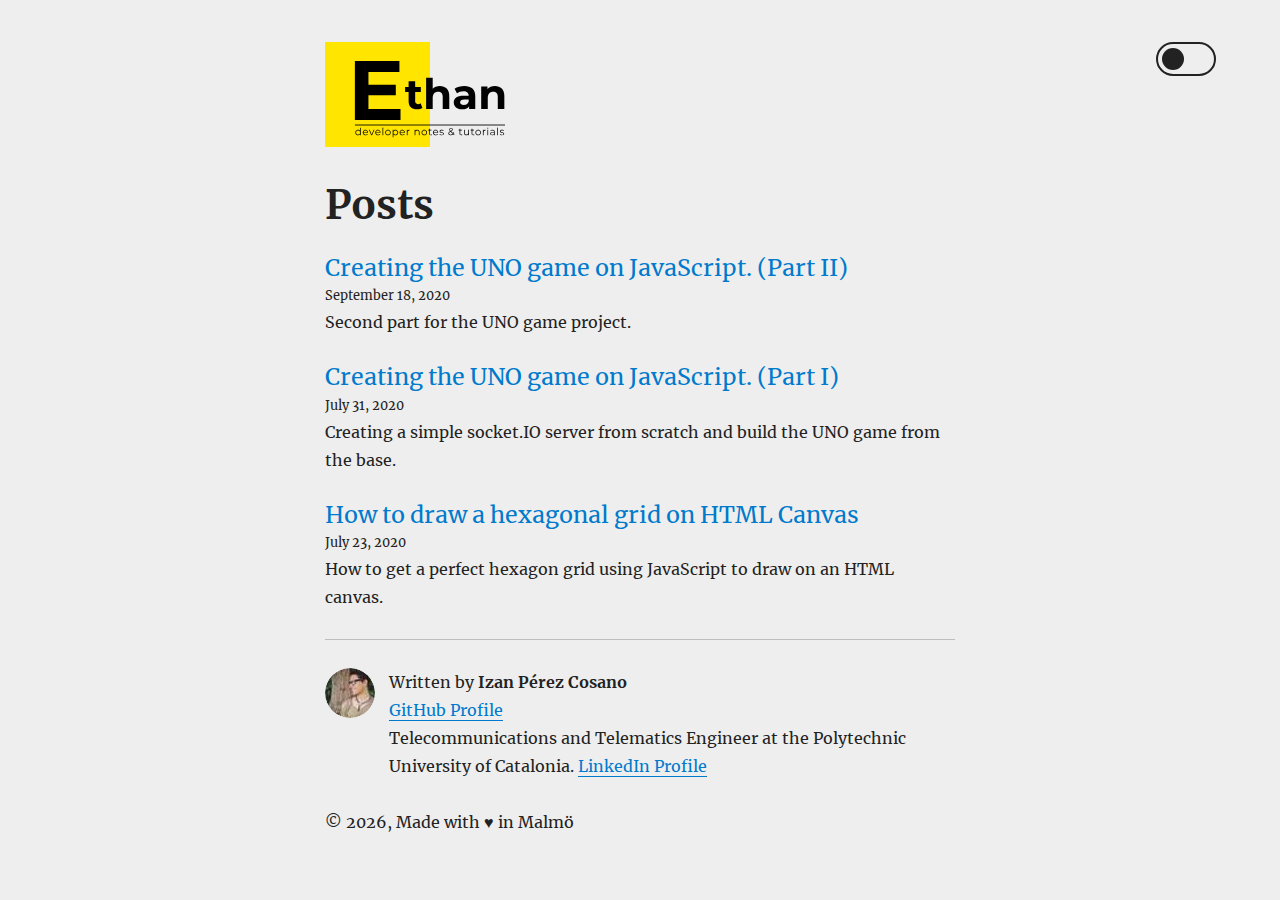
==== commit 15917acf: "build" ====
--- a/index.html
+++ b/index.html
@@ -1,4 +1,4 @@
-<!DOCTYPE html><html><head><meta charSet="utf-8"/><meta http-equiv="x-ua-compatible" content="ie=edge"/><meta name="viewport" content="width=device-width, initial-scale=1, shrink-to-fit=no"/><style id="typography.js">html{font-family:sans-serif;-ms-text-size-adjust:100%;-webkit-text-size-adjust:100%}body{margin:0}article,aside,details,figcaption,figure,footer,header,main,menu,nav,section,summary{display:block}audio,canvas,progress,video{display:inline-block}audio:not([controls]){display:none;height:0}progress{vertical-align:baseline}[hidden],template{display:none}a{background-color:transparent;}a:active,a:hover{outline-width:0}abbr[title]{border-bottom:none;text-decoration:underline;text-decoration:underline dotted}b,strong{font-weight:inherit;font-weight:bolder}dfn{font-style:italic}h1{font-size:2em;margin:.67em 0}mark{background-color:#ff0;color:#000}small{font-size:80%}sub,sup{font-size:75%;line-height:0;position:relative;vertical-align:baseline}sub{bottom:-.25em}sup{top:-.5em}img{border-style:none}svg:not(:root){overflow:hidden}code,kbd,pre,samp{font-family:monospace,monospace;font-size:1em}figure{margin:1em 40px}hr{box-sizing:content-box;height:0;overflow:visible}button,input,optgroup,select,textarea{font:inherit;margin:0}optgroup{font-weight:700}button,input{overflow:visible}button,select{text-transform:none}[type=reset],[type=submit],button,html [type=button]{-webkit-appearance:button}[type=button]::-moz-focus-inner,[type=reset]::-moz-focus-inner,[type=submit]::-moz-focus-inner,button::-moz-focus-inner{border-style:none;padding:0}[type=button]:-moz-focusring,[type=reset]:-moz-focusring,[type=submit]:-moz-focusring,button:-moz-focusring{outline:1px dotted ButtonText}fieldset{border:1px solid silver;margin:0 2px;padding:.35em .625em .75em}legend{box-sizing:border-box;color:inherit;display:table;max-width:100%;padding:0;white-space:normal}textarea{overflow:auto}[type=checkbox],[type=radio]{box-sizing:border-box;padding:0}[type=number]::-webkit-inner-spin-button,[type=number]::-webkit-outer-spin-button{height:auto}[type=search]{-webkit-appearance:textfield;outline-offset:-2px}[type=search]::-webkit-search-cancel-button,[type=search]::-webkit-search-decoration{-webkit-appearance:none}::-webkit-input-placeholder{color:inherit;opacity:.54}::-webkit-file-upload-button{-webkit-appearance:button;font:inherit}html{font:100%/1.75 'Merriweather','Georgia',serif;box-sizing:border-box;overflow-y:scroll;}*{box-sizing:inherit;}*:before{box-sizing:inherit;}*:after{box-sizing:inherit;}body{color:hsla(0,0%,0%,0.9);font-family:'Merriweather','Georgia',serif;font-weight:400;word-wrap:break-word;font-kerning:normal;-moz-font-feature-settings:"kern", "liga", "clig", "calt";-ms-font-feature-settings:"kern", "liga", "clig", "calt";-webkit-font-feature-settings:"kern", "liga", "clig", "calt";font-feature-settings:"kern", "liga", "clig", "calt";}img{max-width:100%;margin-left:0;margin-right:0;margin-top:0;padding-bottom:0;padding-left:0;padding-right:0;padding-top:0;margin-bottom:1.75rem;}h1{margin-left:0;margin-right:0;margin-top:0;padding-bottom:0;padding-left:0;padding-right:0;padding-top:0;margin-bottom:1.75rem;color:inherit;font-family:Montserrat,sans-serif;font-weight:900;text-rendering:optimizeLegibility;font-size:2.5rem;line-height:1.1;}h2{margin-left:0;margin-right:0;margin-top:0;padding-bottom:0;padding-left:0;padding-right:0;padding-top:0;margin-bottom:1.75rem;color:inherit;font-family:'Merriweather','Georgia',serif;font-weight:900;text-rendering:optimizeLegibility;font-size:1.73286rem;line-height:1.1;}h3{margin-left:0;margin-right:0;margin-top:0;padding-bottom:0;padding-left:0;padding-right:0;padding-top:0;margin-bottom:1.75rem;color:inherit;font-family:'Merriweather','Georgia',serif;font-weight:900;text-rendering:optimizeLegibility;font-size:1.4427rem;line-height:1.1;}h4{margin-left:0;margin-right:0;margin-top:0;padding-bottom:0;padding-left:0;padding-right:0;padding-top:0;margin-bottom:1.75rem;color:inherit;font-family:'Merriweather','Georgia',serif;font-weight:900;text-rendering:optimizeLegibility;font-size:1rem;line-height:1.1;letter-spacing:0.140625em;text-transform:uppercase;}h5{margin-left:0;margin-right:0;margin-top:0;padding-bottom:0;padding-left:0;padding-right:0;padding-top:0;margin-bottom:1.75rem;color:inherit;font-family:'Merriweather','Georgia',serif;font-weight:900;text-rendering:optimizeLegibility;font-size:0.83255rem;line-height:1.1;}h6{margin-left:0;margin-right:0;margin-top:0;padding-bottom:0;padding-left:0;padding-right:0;padding-top:0;margin-bottom:1.75rem;color:inherit;font-family:'Merriweather','Georgia',serif;font-weight:900;text-rendering:optimizeLegibility;font-size:0.75966rem;line-height:1.1;font-style:italic;}hgroup{margin-left:0;margin-right:0;margin-top:0;padding-bottom:0;padding-left:0;padding-right:0;padding-top:0;margin-bottom:1.75rem;}ul{margin-left:1.75rem;margin-right:0;margin-top:0;padding-bottom:0;padding-left:0;padding-right:0;padding-top:0;margin-bottom:1.75rem;list-style-position:outside;list-style-image:none;list-style:disc;}ol{margin-left:1.75rem;margin-right:0;margin-top:0;padding-bottom:0;padding-left:0;padding-right:0;padding-top:0;margin-bottom:1.75rem;list-style-position:outside;list-style-image:none;}dl{margin-left:0;margin-right:0;margin-top:0;padding-bottom:0;padding-left:0;padding-right:0;padding-top:0;margin-bottom:1.75rem;}dd{margin-left:0;margin-right:0;margin-top:0;padding-bottom:0;padding-left:0;padding-right:0;padding-top:0;margin-bottom:1.75rem;}p{margin-left:0;margin-right:0;margin-top:0;padding-bottom:0;padding-left:0;padding-right:0;padding-top:0;margin-bottom:1.75rem;}figure{margin-left:0;margin-right:0;margin-top:0;padding-bottom:0;padding-left:0;padding-right:0;padding-top:0;margin-bottom:1.75rem;}pre{margin-left:0;margin-right:0;margin-top:0;padding-bottom:0;padding-left:0;padding-right:0;padding-top:0;margin-bottom:1.75rem;font-size:0.85rem;line-height:1.75rem;}table{margin-left:0;margin-right:0;margin-top:0;padding-bottom:0;padding-left:0;padding-right:0;padding-top:0;margin-bottom:1.75rem;font-size:1rem;line-height:1.75rem;border-collapse:collapse;width:100%;}fieldset{margin-left:0;margin-right:0;margin-top:0;padding-bottom:0;padding-left:0;padding-right:0;padding-top:0;margin-bottom:1.75rem;}blockquote{margin-left:-1.75rem;margin-right:1.75rem;margin-top:0;padding-bottom:0;padding-left:1.42188rem;padding-right:0;padding-top:0;margin-bottom:1.75rem;font-size:1.20112rem;line-height:1.75rem;color:hsla(0,0%,0%,0.59);font-style:italic;border-left:0.32813rem solid hsla(0,0%,0%,0.9);}form{margin-left:0;margin-right:0;margin-top:0;padding-bottom:0;padding-left:0;padding-right:0;padding-top:0;margin-bottom:1.75rem;}noscript{margin-left:0;margin-right:0;margin-top:0;padding-bottom:0;padding-left:0;padding-right:0;padding-top:0;margin-bottom:1.75rem;}iframe{margin-left:0;margin-right:0;margin-top:0;padding-bottom:0;padding-left:0;padding-right:0;padding-top:0;margin-bottom:1.75rem;}hr{margin-left:0;margin-right:0;margin-top:0;padding-bottom:0;padding-left:0;padding-right:0;padding-top:0;margin-bottom:calc(1.75rem - 1px);background:hsla(0,0%,0%,0.2);border:none;height:1px;}address{margin-left:0;margin-right:0;margin-top:0;padding-bottom:0;padding-left:0;padding-right:0;padding-top:0;margin-bottom:1.75rem;}b{font-weight:700;}strong{font-weight:700;}dt{font-weight:700;}th{font-weight:700;}li{margin-bottom:calc(1.75rem / 2);}ol li{padding-left:0;}ul li{padding-left:0;}li > ol{margin-left:1.75rem;margin-bottom:calc(1.75rem / 2);margin-top:calc(1.75rem / 2);}li > ul{margin-left:1.75rem;margin-bottom:calc(1.75rem / 2);margin-top:calc(1.75rem / 2);}blockquote *:last-child{margin-bottom:0;}li *:last-child{margin-bottom:0;}p *:last-child{margin-bottom:0;}li > p{margin-bottom:calc(1.75rem / 2);}code{font-size:0.85rem;line-height:1.75rem;}kbd{font-size:0.85rem;line-height:1.75rem;}samp{font-size:0.85rem;line-height:1.75rem;}abbr{border-bottom:1px dotted hsla(0,0%,0%,0.5);cursor:help;}acronym{border-bottom:1px dotted hsla(0,0%,0%,0.5);cursor:help;}abbr[title]{border-bottom:1px dotted hsla(0,0%,0%,0.5);cursor:help;text-decoration:none;}thead{text-align:left;}td,th{text-align:left;border-bottom:1px solid hsla(0,0%,0%,0.12);font-feature-settings:"tnum";-moz-font-feature-settings:"tnum";-ms-font-feature-settings:"tnum";-webkit-font-feature-settings:"tnum";padding-left:1.16667rem;padding-right:1.16667rem;padding-top:0.875rem;padding-bottom:calc(0.875rem - 1px);}th:first-child,td:first-child{padding-left:0;}th:last-child,td:last-child{padding-right:0;}blockquote > :last-child{margin-bottom:0;}blockquote cite{font-size:1rem;line-height:1.75rem;color:hsla(0,0%,0%,0.9);font-weight:400;}blockquote cite:before{content:"— ";}ul,ol{margin-left:0;}@media only screen and (max-width:480px){ul,ol{margin-left:1.75rem;}blockquote{margin-left:-1.3125rem;margin-right:0;padding-left:0.98438rem;}}h1,h2,h3,h4,h5,h6{margin-top:3.5rem;}a{box-shadow:0 1px 0 0 currentColor;color:#007acc;text-decoration:none;}a:hover,a:active{box-shadow:none;}mark,ins{background:#007acc;color:white;padding:0.10938rem 0.21875rem;text-decoration:none;}a.gatsby-resp-image-link{box-shadow:none;}</style><meta name="note" content="environment=development"/><style type="text/css">
+<!DOCTYPE html><html lang="en"><head><meta charSet="utf-8"/><meta http-equiv="x-ua-compatible" content="ie=edge"/><meta name="viewport" content="width=device-width, initial-scale=1, shrink-to-fit=no"/><style id="typography.js">html{font-family:sans-serif;-ms-text-size-adjust:100%;-webkit-text-size-adjust:100%}body{margin:0}article,aside,details,figcaption,figure,footer,header,main,menu,nav,section,summary{display:block}audio,canvas,progress,video{display:inline-block}audio:not([controls]){display:none;height:0}progress{vertical-align:baseline}[hidden],template{display:none}a{background-color:transparent;}a:active,a:hover{outline-width:0}abbr[title]{border-bottom:none;text-decoration:underline;text-decoration:underline dotted}b,strong{font-weight:inherit;font-weight:bolder}dfn{font-style:italic}h1{font-size:2em;margin:.67em 0}mark{background-color:#ff0;color:#000}small{font-size:80%}sub,sup{font-size:75%;line-height:0;position:relative;vertical-align:baseline}sub{bottom:-.25em}sup{top:-.5em}img{border-style:none}svg:not(:root){overflow:hidden}code,kbd,pre,samp{font-family:monospace,monospace;font-size:1em}figure{margin:1em 40px}hr{box-sizing:content-box;height:0;overflow:visible}button,input,optgroup,select,textarea{font:inherit;margin:0}optgroup{font-weight:700}button,input{overflow:visible}button,select{text-transform:none}[type=reset],[type=submit],button,html [type=button]{-webkit-appearance:button}[type=button]::-moz-focus-inner,[type=reset]::-moz-focus-inner,[type=submit]::-moz-focus-inner,button::-moz-focus-inner{border-style:none;padding:0}[type=button]:-moz-focusring,[type=reset]:-moz-focusring,[type=submit]:-moz-focusring,button:-moz-focusring{outline:1px dotted ButtonText}fieldset{border:1px solid silver;margin:0 2px;padding:.35em .625em .75em}legend{box-sizing:border-box;color:inherit;display:table;max-width:100%;padding:0;white-space:normal}textarea{overflow:auto}[type=checkbox],[type=radio]{box-sizing:border-box;padding:0}[type=number]::-webkit-inner-spin-button,[type=number]::-webkit-outer-spin-button{height:auto}[type=search]{-webkit-appearance:textfield;outline-offset:-2px}[type=search]::-webkit-search-cancel-button,[type=search]::-webkit-search-decoration{-webkit-appearance:none}::-webkit-input-placeholder{color:inherit;opacity:.54}::-webkit-file-upload-button{-webkit-appearance:button;font:inherit}html{font:100%/1.75 'Merriweather','Georgia',serif;box-sizing:border-box;overflow-y:scroll;}*{box-sizing:inherit;}*:before{box-sizing:inherit;}*:after{box-sizing:inherit;}body{color:hsla(0,0%,0%,0.9);font-family:'Merriweather','Georgia',serif;font-weight:400;word-wrap:break-word;font-kerning:normal;-moz-font-feature-settings:"kern", "liga", "clig", "calt";-ms-font-feature-settings:"kern", "liga", "clig", "calt";-webkit-font-feature-settings:"kern", "liga", "clig", "calt";font-feature-settings:"kern", "liga", "clig", "calt";}img{max-width:100%;margin-left:0;margin-right:0;margin-top:0;padding-bottom:0;padding-left:0;padding-right:0;padding-top:0;margin-bottom:1.75rem;}h1{margin-left:0;margin-right:0;margin-top:0;padding-bottom:0;padding-left:0;padding-right:0;padding-top:0;margin-bottom:1.75rem;color:inherit;font-family:Montserrat,sans-serif;font-weight:900;text-rendering:optimizeLegibility;font-size:2.5rem;line-height:1.1;}h2{margin-left:0;margin-right:0;margin-top:0;padding-bottom:0;padding-left:0;padding-right:0;padding-top:0;margin-bottom:1.75rem;color:inherit;font-family:'Merriweather','Georgia',serif;font-weight:900;text-rendering:optimizeLegibility;font-size:1.73286rem;line-height:1.1;}h3{margin-left:0;margin-right:0;margin-top:0;padding-bottom:0;padding-left:0;padding-right:0;padding-top:0;margin-bottom:1.75rem;color:inherit;font-family:'Merriweather','Georgia',serif;font-weight:900;text-rendering:optimizeLegibility;font-size:1.4427rem;line-height:1.1;}h4{margin-left:0;margin-right:0;margin-top:0;padding-bottom:0;padding-left:0;padding-right:0;padding-top:0;margin-bottom:1.75rem;color:inherit;font-family:'Merriweather','Georgia',serif;font-weight:900;text-rendering:optimizeLegibility;font-size:1rem;line-height:1.1;letter-spacing:0.140625em;text-transform:uppercase;}h5{margin-left:0;margin-right:0;margin-top:0;padding-bottom:0;padding-left:0;padding-right:0;padding-top:0;margin-bottom:1.75rem;color:inherit;font-family:'Merriweather','Georgia',serif;font-weight:900;text-rendering:optimizeLegibility;font-size:0.83255rem;line-height:1.1;}h6{margin-left:0;margin-right:0;margin-top:0;padding-bottom:0;padding-left:0;padding-right:0;padding-top:0;margin-bottom:1.75rem;color:inherit;font-family:'Merriweather','Georgia',serif;font-weight:900;text-rendering:optimizeLegibility;font-size:0.75966rem;line-height:1.1;font-style:italic;}hgroup{margin-left:0;margin-right:0;margin-top:0;padding-bottom:0;padding-left:0;padding-right:0;padding-top:0;margin-bottom:1.75rem;}ul{margin-left:1.75rem;margin-right:0;margin-top:0;padding-bottom:0;padding-left:0;padding-right:0;padding-top:0;margin-bottom:1.75rem;list-style-position:outside;list-style-image:none;list-style:disc;}ol{margin-left:1.75rem;margin-right:0;margin-top:0;padding-bottom:0;padding-left:0;padding-right:0;padding-top:0;margin-bottom:1.75rem;list-style-position:outside;list-style-image:none;}dl{margin-left:0;margin-right:0;margin-top:0;padding-bottom:0;padding-left:0;padding-right:0;padding-top:0;margin-bottom:1.75rem;}dd{margin-left:0;margin-right:0;margin-top:0;padding-bottom:0;padding-left:0;padding-right:0;padding-top:0;margin-bottom:1.75rem;}p{margin-left:0;margin-right:0;margin-top:0;padding-bottom:0;padding-left:0;padding-right:0;padding-top:0;margin-bottom:1.75rem;}figure{margin-left:0;margin-right:0;margin-top:0;padding-bottom:0;padding-left:0;padding-right:0;padding-top:0;margin-bottom:1.75rem;}pre{margin-left:0;margin-right:0;margin-top:0;padding-bottom:0;padding-left:0;padding-right:0;padding-top:0;margin-bottom:1.75rem;font-size:0.85rem;line-height:1.75rem;}table{margin-left:0;margin-right:0;margin-top:0;padding-bottom:0;padding-left:0;padding-right:0;padding-top:0;margin-bottom:1.75rem;font-size:1rem;line-height:1.75rem;border-collapse:collapse;width:100%;}fieldset{margin-left:0;margin-right:0;margin-top:0;padding-bottom:0;padding-left:0;padding-right:0;padding-top:0;margin-bottom:1.75rem;}blockquote{margin-left:-1.75rem;margin-right:1.75rem;margin-top:0;padding-bottom:0;padding-left:1.42188rem;padding-right:0;padding-top:0;margin-bottom:1.75rem;font-size:1.20112rem;line-height:1.75rem;color:hsla(0,0%,0%,0.59);font-style:italic;border-left:0.32813rem solid hsla(0,0%,0%,0.9);}form{margin-left:0;margin-right:0;margin-top:0;padding-bottom:0;padding-left:0;padding-right:0;padding-top:0;margin-bottom:1.75rem;}noscript{margin-left:0;margin-right:0;margin-top:0;padding-bottom:0;padding-left:0;padding-right:0;padding-top:0;margin-bottom:1.75rem;}iframe{margin-left:0;margin-right:0;margin-top:0;padding-bottom:0;padding-left:0;padding-right:0;padding-top:0;margin-bottom:1.75rem;}hr{margin-left:0;margin-right:0;margin-top:0;padding-bottom:0;padding-left:0;padding-right:0;padding-top:0;margin-bottom:calc(1.75rem - 1px);background:hsla(0,0%,0%,0.2);border:none;height:1px;}address{margin-left:0;margin-right:0;margin-top:0;padding-bottom:0;padding-left:0;padding-right:0;padding-top:0;margin-bottom:1.75rem;}b{font-weight:700;}strong{font-weight:700;}dt{font-weight:700;}th{font-weight:700;}li{margin-bottom:calc(1.75rem / 2);}ol li{padding-left:0;}ul li{padding-left:0;}li > ol{margin-left:1.75rem;margin-bottom:calc(1.75rem / 2);margin-top:calc(1.75rem / 2);}li > ul{margin-left:1.75rem;margin-bottom:calc(1.75rem / 2);margin-top:calc(1.75rem / 2);}blockquote *:last-child{margin-bottom:0;}li *:last-child{margin-bottom:0;}p *:last-child{margin-bottom:0;}li > p{margin-bottom:calc(1.75rem / 2);}code{font-size:0.85rem;line-height:1.75rem;}kbd{font-size:0.85rem;line-height:1.75rem;}samp{font-size:0.85rem;line-height:1.75rem;}abbr{border-bottom:1px dotted hsla(0,0%,0%,0.5);cursor:help;}acronym{border-bottom:1px dotted hsla(0,0%,0%,0.5);cursor:help;}abbr[title]{border-bottom:1px dotted hsla(0,0%,0%,0.5);cursor:help;text-decoration:none;}thead{text-align:left;}td,th{text-align:left;border-bottom:1px solid hsla(0,0%,0%,0.12);font-feature-settings:"tnum";-moz-font-feature-settings:"tnum";-ms-font-feature-settings:"tnum";-webkit-font-feature-settings:"tnum";padding-left:1.16667rem;padding-right:1.16667rem;padding-top:0.875rem;padding-bottom:calc(0.875rem - 1px);}th:first-child,td:first-child{padding-left:0;}th:last-child,td:last-child{padding-right:0;}blockquote > :last-child{margin-bottom:0;}blockquote cite{font-size:1rem;line-height:1.75rem;color:hsla(0,0%,0%,0.9);font-weight:400;}blockquote cite:before{content:"— ";}ul,ol{margin-left:0;}@media only screen and (max-width:480px){ul,ol{margin-left:1.75rem;}blockquote{margin-left:-1.3125rem;margin-right:0;padding-left:0.98438rem;}}h1,h2,h3,h4,h5,h6{margin-top:3.5rem;}a{box-shadow:0 1px 0 0 currentColor;color:#007acc;text-decoration:none;}a:hover,a:active{box-shadow:none;}mark,ins{background:#007acc;color:white;padding:0.10938rem 0.21875rem;text-decoration:none;}a.gatsby-resp-image-link{box-shadow:none;}</style><style data-href="/styles.31e1208c1105d24e6201.css" id="gatsby-global-css">body{--text-color:#222;--bkg-color:#eee;--anchor-color:#007acc}body.dark-theme{--text-color:#eee;--bkg-color:#121212;--anchor-color:#809fff}@media (prefers-color-scheme:dark){body{--text-color:#eee;--bkg-color:#121212;--anchor-color:#809fff}body.light-theme{--text-color:#222;--bkg-color:#fff;--anchor-color:#007acc}}body{background:var(--bkg-color);color:var(--text-color)}body a{color:var(--anchor-color)}body.dark-theme .logoSvg{fill:#eee}body.dark-theme .logoSvg>g:first-child>rect{fill:#2c3e50!important}body.dark-theme img{-webkit-filter:brightness(.8) contrast(1.2);filter:brightness(.8) contrast(1.2)}.switch{position:fixed;width:60px;height:34px;right:5%}.switch input{opacity:0;width:0;height:0}.slider{position:absolute;cursor:pointer;top:0;left:0;right:0;bottom:0;background-color:transparent;border:2px solid var(--text-color)}.slider:before{position:absolute;content:"";height:22px;width:22px;left:4px;bottom:4px;background-color:var(--text-color);transition:.2s}input:checked+.slider:before{-webkit-transform:translateX(26px);transform:translateX(26px)}.slider.round{border-radius:34px}.slider.round:before{border-radius:50%}.anchor{box-shadow:none}.logoLink img{margin-bottom:0}article section h2,article section h3{margin-top:0;margin-bottom:20px}article section deckgo-highlight-code{margin-bottom:30px}.task-list-item{list-style:none}article section ol li,article section ol li>p,article section ol ul,article section ol ul li{margin-top:0;margin-bottom:0}@font-face{font-family:Montserrat;font-style:normal;font-display:swap;font-weight:100;src:local("Montserrat Thin "),local("Montserrat-Thin"),url(/static/montserrat-latin-100-191cc9f50f3b76b9617cb383f19acb7d.woff2) format("woff2"),url(/static/montserrat-latin-100-370318464551d5f25b0f0a78f374faac.woff) format("woff")}@font-face{font-family:Montserrat;font-style:italic;font-display:swap;font-weight:100;src:local("Montserrat Thin italic"),local("Montserrat-Thinitalic"),url(/static/montserrat-latin-100italic-bdeaeb79db315697bd173a55b097dc18.woff2) format("woff2"),url(/static/montserrat-latin-100italic-ecf7d49386e8f265878e735db34a7c4b.woff) format("woff")}@font-face{font-family:Montserrat;font-style:normal;font-display:swap;font-weight:200;src:local("Montserrat Extra Light "),local("Montserrat-Extra Light"),url(/static/montserrat-latin-200-85d5ef9db7f2dc6979172a4a3b2c57cb.woff2) format("woff2"),url(/static/montserrat-latin-200-1fc98e126a3d152549240e6244d7e669.woff) format("woff")}@font-face{font-family:Montserrat;font-style:italic;font-display:swap;font-weight:200;src:local("Montserrat Extra Light italic"),local("Montserrat-Extra Lightitalic"),url(/static/montserrat-latin-200italic-49095760a498d024fe1a85a078850df9.woff2) format("woff2"),url(/static/montserrat-latin-200italic-fe46cf8b9462c820457d3bf537e4057f.woff) format("woff")}@font-face{font-family:Montserrat;font-style:normal;font-display:swap;font-weight:300;src:local("Montserrat Light "),local("Montserrat-Light"),url(/static/montserrat-latin-300-7c3daf12b706645b5d3710f863a4da04.woff2) format("woff2"),url(/static/montserrat-latin-300-8dc95fab9cf98d02ca8d76e97d3dff60.woff) format("woff")}@font-face{font-family:Montserrat;font-style:italic;font-display:swap;font-weight:300;src:local("Montserrat Light italic"),local("Montserrat-Lightitalic"),url(/static/montserrat-latin-300italic-f20b178ca2024a5eac8e42e6649db86c.woff2) format("woff2"),url(/static/montserrat-latin-300italic-3fe16939288856e8e828fa2661bf2354.woff) format("woff")}@font-face{font-family:Montserrat;font-style:normal;font-display:swap;font-weight:400;src:local("Montserrat Regular "),local("Montserrat-Regular"),url(/static/montserrat-latin-400-bc3aa95dca08f5fee5291e34959c27bc.woff2) format("woff2"),url(/static/montserrat-latin-400-8102c4838f9e3d08dad644290a9cb701.woff) format("woff")}@font-face{font-family:Montserrat;font-style:italic;font-display:swap;font-weight:400;src:local("Montserrat Regular italic"),local("Montserrat-Regularitalic"),url(/static/montserrat-latin-400italic-5cad650422a7184467af5a4d17b264c4.woff2) format("woff2"),url(/static/montserrat-latin-400italic-d191f22af3bb50902b99ac577f81a322.woff) format("woff")}@font-face{font-family:Montserrat;font-style:normal;font-display:swap;font-weight:500;src:local("Montserrat Medium "),local("Montserrat-Medium"),url(/static/montserrat-latin-500-92d16e458625f4d2c8940f6bdca0ff09.woff2) format("woff2"),url(/static/montserrat-latin-500-8b763220218ffc11c57c84ddb80e7b26.woff) format("woff")}@font-face{font-family:Montserrat;font-style:italic;font-display:swap;font-weight:500;src:local("Montserrat Medium italic"),local("Montserrat-Mediumitalic"),url(/static/montserrat-latin-500italic-47bfcca6b69d6a9acca7a8bff17193e2.woff2) format("woff2"),url(/static/montserrat-latin-500italic-72c01f753c3940c0b9cb6bf2389caddf.woff) format("woff")}@font-face{font-family:Montserrat;font-style:normal;font-display:swap;font-weight:600;src:local("Montserrat SemiBold "),local("Montserrat-SemiBold"),url(/static/montserrat-latin-600-6fb1b5623e528e27c18658fecf5ee0ee.woff2) format("woff2"),url(/static/montserrat-latin-600-7c839d15a6f54e7025ba8c0c4b333e8f.woff) format("woff")}@font-face{font-family:Montserrat;font-style:italic;font-display:swap;font-weight:600;src:local("Montserrat SemiBold italic"),local("Montserrat-SemiBolditalic"),url(/static/montserrat-latin-600italic-60789af1c9338ed1a9546722ec54b4f7.woff2) format("woff2"),url(/static/montserrat-latin-600italic-f3d4de8d0afb19e777c79032ce828e3d.woff) format("woff")}@font-face{font-family:Montserrat;font-style:normal;font-display:swap;font-weight:700;src:local("Montserrat Bold "),local("Montserrat-Bold"),url(/static/montserrat-latin-700-39d93cf678c740f9f6b2b1cfde34bee3.woff2) format("woff2"),url(/static/montserrat-latin-700-80f10bd382f0df1cd650fec59f3c9394.woff) format("woff")}@font-face{font-family:Montserrat;font-style:italic;font-display:swap;font-weight:700;src:local("Montserrat Bold italic"),local("Montserrat-Bolditalic"),url(/static/montserrat-latin-700italic-ba136d97b14e82284dd595e257f11c47.woff2) format("woff2"),url(/static/montserrat-latin-700italic-8c98142b425630821139c24bd1698700.woff) format("woff")}@font-face{font-family:Montserrat;font-style:normal;font-display:swap;font-weight:800;src:local("Montserrat ExtraBold "),local("Montserrat-ExtraBold"),url(/static/montserrat-latin-800-b7018be9ed6cd94da8b6675b3a468c3b.woff2) format("woff2"),url(/static/montserrat-latin-800-9a9befcf50d64f9d2d19d8b1d1984add.woff) format("woff")}@font-face{font-family:Montserrat;font-style:italic;font-display:swap;font-weight:800;src:local("Montserrat ExtraBold italic"),local("Montserrat-ExtraBolditalic"),url(/static/montserrat-latin-800italic-540ffdd223d1a9ad3d4e678e1a23372e.woff2) format("woff2"),url(/static/montserrat-latin-800italic-897086f99f4e1f45e6b1e9368527d0bc.woff) format("woff")}@font-face{font-family:Montserrat;font-style:normal;font-display:swap;font-weight:900;src:local("Montserrat Black "),local("Montserrat-Black"),url(/static/montserrat-latin-900-58cd789700850375b834e8b6776002eb.woff2) format("woff2"),url(/static/montserrat-latin-900-26d42c9428780e545a540bbb50c84bce.woff) format("woff")}@font-face{font-family:Montserrat;font-style:italic;font-display:swap;font-weight:900;src:local("Montserrat Black italic"),local("Montserrat-Blackitalic"),url(/static/montserrat-latin-900italic-451157bc8861fe54f523b3669a3def71.woff2) format("woff2"),url(/static/montserrat-latin-900italic-a8ec4957e1c24f5793305763ad9845b3.woff) format("woff")}@font-face{font-family:Merriweather;font-style:normal;font-display:swap;font-weight:300;src:local("Merriweather Light "),local("Merriweather-Light"),url(/static/merriweather-latin-300-b1158cfcd4aacb9d8fb61625e37af46a.woff2) format("woff2"),url(/static/merriweather-latin-300-cc7de05e166e90320d7d896e0f72a19d.woff) format("woff")}@font-face{font-family:Merriweather;font-style:italic;font-display:swap;font-weight:300;src:local("Merriweather Light italic"),local("Merriweather-Lightitalic"),url(/static/merriweather-latin-300italic-8fe52a48089d6ebe46db0b8e7cc66263.woff2) format("woff2"),url(/static/merriweather-latin-300italic-e1331f5397c2a673f9d3765138debdb5.woff) format("woff")}@font-face{font-family:Merriweather;font-style:normal;font-display:swap;font-weight:400;src:local("Merriweather Regular "),local("Merriweather-Regular"),url(/static/merriweather-latin-400-8276fdb72ae8f4714d4e6eba704cc39f.woff2) format("woff2"),url(/static/merriweather-latin-400-69f09800f4f6479d06e44eba837df872.woff) format("woff")}@font-face{font-family:Merriweather;font-style:italic;font-display:swap;font-weight:400;src:local("Merriweather Regular italic"),local("Merriweather-Regularitalic"),url(/static/merriweather-latin-400italic-3a9be9ea9f7aa4af6de7307df21d9fc0.woff2) format("woff2"),url(/static/merriweather-latin-400italic-d76079ed7541a433a54f79316de086e9.woff) format("woff")}@font-face{font-family:Merriweather;font-style:normal;font-display:swap;font-weight:700;src:local("Merriweather Bold "),local("Merriweather-Bold"),url(/static/merriweather-latin-700-fa534be7ffa380e39a7f6e03bf9a5e03.woff2) format("woff2"),url(/static/merriweather-latin-700-ba56ea84b8084b7ff9677f50d3cd81bd.woff) format("woff")}@font-face{font-family:Merriweather;font-style:italic;font-display:swap;font-weight:700;src:local("Merriweather Bold italic"),local("Merriweather-Bolditalic"),url(/static/merriweather-latin-700italic-1ef5edaaa20ae53ea50399884c5e48c6.woff2) format("woff2"),url(/static/merriweather-latin-700italic-534bc9e7ce93c73d73426e46acd78092.woff) format("woff")}@font-face{font-family:Merriweather;font-style:normal;font-display:swap;font-weight:900;src:local("Merriweather Black "),local("Merriweather-Black"),url(/static/merriweather-latin-900-7528fb70e8a4a82c7305e72ff43ac25f.woff2) format("woff2"),url(/static/merriweather-latin-900-3799b6e2f5ed3fcccf9d7a708d7419fa.woff) format("woff")}@font-face{font-family:Merriweather;font-style:italic;font-display:swap;font-weight:900;src:local("Merriweather Black italic"),local("Merriweather-Blackitalic"),url(/static/merriweather-latin-900italic-e1b4d2aaa78e12ad84aaf8a56321e4c2.woff2) format("woff2"),url(/static/merriweather-latin-900italic-2ae22f731b3424e8dbb4b37f7ca6e708.woff) format("woff")}code[class*=language-],pre[class*=language-]{color:#000;background:none;text-shadow:0 1px #fff;font-family:Consolas,Monaco,Andale Mono,Ubuntu Mono,monospace;font-size:1em;text-align:left;white-space:pre;word-spacing:normal;word-break:normal;word-wrap:normal;line-height:1.5;-moz-tab-size:4;-o-tab-size:4;tab-size:4;-webkit-hyphens:none;-ms-hyphens:none;hyphens:none}code[class*=language-]::selection,code[class*=language-] ::selection,pre[class*=language-]::selection,pre[class*=language-] ::selection{text-shadow:none;background:#b3d4fc}@media print{code[class*=language-],pre[class*=language-]{text-shadow:none}}pre[class*=language-]{padding:1em;margin:.5em 0;overflow:auto}:not(pre)>code[class*=language-],pre[class*=language-]{background:#f5f2f0}:not(pre)>code[class*=language-]{padding:.1em;border-radius:.3em;white-space:normal}.token.cdata,.token.comment,.token.doctype,.token.prolog{color:#708090}.token.punctuation{color:#999}.token.namespace{opacity:.7}.token.boolean,.token.constant,.token.deleted,.token.number,.token.property,.token.symbol,.token.tag{color:#905}.token.attr-name,.token.builtin,.token.char,.token.inserted,.token.selector,.token.string{color:#690}.language-css .token.string,.style .token.string,.token.entity,.token.operator,.token.url{color:#9a6e3a;background:hsla(0,0%,100%,.5)}.token.atrule,.token.attr-value,.token.keyword{color:#07a}.token.class-name,.token.function{color:#dd4a68}.token.important,.token.regex,.token.variable{color:#e90}.token.bold,.token.important{font-weight:700}.token.italic{font-style:italic}.token.entity{cursor:help}</style><meta name="generator" content="Gatsby 2.32.13"/><style type="text/css">
     .anchor.before {
       position: absolute;
       top: 0;
@@ -48,4 +48,24 @@
         }
       }
     })
-  </script><link rel="alternate" type="application/rss+xml" href="/rss.xml"/><link rel="icon" href="/favicon-32x32.png?v=acd7449296158d5839eac36d0d46b01b" type="image/png"/><link rel="manifest" href="/manifest.webmanifest" crossorigin="anonymous"/><meta name="theme-color" content="#663399"/><link rel="apple-touch-icon" sizes="48x48" href="/icons/icon-48x48.png?v=acd7449296158d5839eac36d0d46b01b"/><link rel="apple-touch-icon" sizes="72x72" href="/icons/icon-72x72.png?v=acd7449296158d5839eac36d0d46b01b"/><link rel="apple-touch-icon" sizes="96x96" href="/icons/icon-96x96.png?v=acd7449296158d5839eac36d0d46b01b"/><link rel="apple-touch-icon" sizes="144x144" href="/icons/icon-144x144.png?v=acd7449296158d5839eac36d0d46b01b"/><link rel="apple-touch-icon" sizes="192x192" href="/icons/icon-192x192.png?v=acd7449296158d5839eac36d0d46b01b"/><link rel="apple-touch-icon" sizes="256x256" href="/icons/icon-256x256.png?v=acd7449296158d5839eac36d0d46b01b"/><link rel="apple-touch-icon" sizes="384x384" href="/icons/icon-384x384.png?v=acd7449296158d5839eac36d0d46b01b"/><link rel="apple-touch-icon" sizes="512x512" href="/icons/icon-512x512.png?v=acd7449296158d5839eac36d0d46b01b"/><title data-react-helmet="true"></title><script src="/socket.io/socket.io.js"></script></head><body><div id="___gatsby"></div><script src="/polyfill.js" nomodule=""></script><script src="/commons.js"></script></body></html>+  </script><link rel="preconnect" href="https://www.google-analytics.com"/><link rel="dns-prefetch" href="https://www.google-analytics.com"/><script>
+  
+  
+  if(true) {
+    (function(i,s,o,g,r,a,m){i['GoogleAnalyticsObject']=r;i[r]=i[r]||function(){
+    (i[r].q=i[r].q||[]).push(arguments)},i[r].l=1*new Date();a=s.createElement(o),
+    m=s.getElementsByTagName(o)[0];a.async=1;a.src=g;m.parentNode.insertBefore(a,m)
+    })(window,document,'script','https://www.google-analytics.com/analytics.js','ga');
+  }
+  if (typeof ga === "function") {
+    ga('create', 'UA-49785407-2', 'auto', {});
+      
+      
+      
+      
+      
+      }</script><link rel="alternate" type="application/rss+xml" href="/rss.xml"/><link rel="icon" href="/favicon-32x32.png?v=acd7449296158d5839eac36d0d46b01b" type="image/png"/><link rel="manifest" href="/manifest.webmanifest" crossorigin="anonymous"/><meta name="theme-color" content="#663399"/><link rel="apple-touch-icon" sizes="48x48" href="/icons/icon-48x48.png?v=acd7449296158d5839eac36d0d46b01b"/><link rel="apple-touch-icon" sizes="72x72" href="/icons/icon-72x72.png?v=acd7449296158d5839eac36d0d46b01b"/><link rel="apple-touch-icon" sizes="96x96" href="/icons/icon-96x96.png?v=acd7449296158d5839eac36d0d46b01b"/><link rel="apple-touch-icon" sizes="144x144" href="/icons/icon-144x144.png?v=acd7449296158d5839eac36d0d46b01b"/><link rel="apple-touch-icon" sizes="192x192" href="/icons/icon-192x192.png?v=acd7449296158d5839eac36d0d46b01b"/><link rel="apple-touch-icon" sizes="256x256" href="/icons/icon-256x256.png?v=acd7449296158d5839eac36d0d46b01b"/><link rel="apple-touch-icon" sizes="384x384" href="/icons/icon-384x384.png?v=acd7449296158d5839eac36d0d46b01b"/><link rel="apple-touch-icon" sizes="512x512" href="/icons/icon-512x512.png?v=acd7449296158d5839eac36d0d46b01b"/><title data-react-helmet="true">All posts | Home</title><meta data-react-helmet="true" name="description" content="My personal blog of my programming proyects."/><meta data-react-helmet="true" property="og:title" content="All posts"/><meta data-react-helmet="true" property="og:description" content="My personal blog of my programming proyects."/><meta data-react-helmet="true" property="og:type" content="website"/><meta data-react-helmet="true" name="twitter:card" content="summary"/><meta data-react-helmet="true" name="twitter:creator" content="https://www.linkedin.com/in/izan-pérez-cosano-58033218a/"/><meta data-react-helmet="true" name="twitter:title" content="All posts"/><meta data-react-helmet="true" name="twitter:description" content="My personal blog of my programming proyects."/><link as="script" rel="preload" href="/webpack-runtime-60100b9c455bd531513c.js"/><link as="script" rel="preload" href="/framework-8e528b732ab2eaadb7b7.js"/><link as="script" rel="preload" href="/styles-83801f3b4dd3459a4027.js"/><link as="script" rel="preload" href="/app-cb7aaf40ddbaee242330.js"/><link as="script" rel="preload" href="/commons-c12d5a2127f1f1ecdb11.js"/><link as="script" rel="preload" href="/cd7d5f864fc9e15ed8adef086269b0aeff617554-18acf5a4f2b62699b806.js"/><link as="script" rel="preload" href="/component---src-pages-index-js-44500a2e49ee8acf4af1.js"/><link as="fetch" rel="preload" href="/page-data/index/page-data.json" crossorigin="anonymous"/><link as="fetch" rel="preload" href="/page-data/sq/d/2091406317.json" crossorigin="anonymous"/><link as="fetch" rel="preload" href="/page-data/sq/d/805692932.json" crossorigin="anonymous"/><link as="fetch" rel="preload" href="/page-data/app-data.json" crossorigin="anonymous"/></head><body><div id="___gatsby"><div style="outline:none" tabindex="-1" id="gatsby-focus-wrapper"><div style="margin-left:auto;margin-right:auto;max-width:42rem;padding:2.625rem 1.3125rem"><header><a aria-current="page" style="box-shadow:none;color:inherit" class="" href="/"><h1 style="text-indent:-999999px;display:inline-block">Home</h1><span alt="logo"></span></a><label class="switch"><input type="checkbox"/><span class="slider round"></span></label></header><main><h2 style="margin-top:0;font-family:Merriweather,Georgia,serif;font-weight:600;font-size:40px">Posts</h2><article><header><h3 style="margin-top:0.58333rem;margin-bottom:0;font-weight:400"><a style="box-shadow:none" href="/uno-part2/">Creating the UNO game on JavaScript. (Part II)</a></h3><small>September 18, 2020</small></header><section><p>Second part for the UNO game project.</p></section></article><article><header><h3 style="margin-top:0.58333rem;margin-bottom:0;font-weight:400"><a style="box-shadow:none" href="/uno-part1/">Creating the UNO game on JavaScript. (Part I)</a></h3><small>July 31, 2020</small></header><section><p>Creating a simple socket.IO server from scratch and build the UNO game from the base.</p></section></article><article><header><h3 style="margin-top:0.58333rem;margin-bottom:0;font-weight:400"><a style="box-shadow:none" href="/hex-grid/">How to draw a hexagonal grid on HTML Canvas</a></h3><small>July 23, 2020</small></header><section><p>How to get a perfect hexagon grid using JavaScript to draw on an HTML canvas.</p></section></article><hr style="margin-bottom:1.75rem"/><div style="display:flex;margin-bottom:0"><div class=" gatsby-image-wrapper" style="position:relative;overflow:hidden;display:inline-block;width:50px;height:50px;margin-right:0.875rem;margin-bottom:0;min-width:50px;border-radius:100%"><img aria-hidden="true" src="[data-uri]" alt="Izan Pérez Cosano" style="position:absolute;top:0;left:0;width:100%;height:100%;object-fit:cover;object-position:center;opacity:1;transition-delay:500ms;border-radius:50%"/><noscript><picture><source srcset="/static/d06e0d64356ff5f6b06b5cf7997977ef/99438/profile-pic.jpg 1x,
+/static/d06e0d64356ff5f6b06b5cf7997977ef/aba1d/profile-pic.jpg 1.5x,
+/static/d06e0d64356ff5f6b06b5cf7997977ef/b315d/profile-pic.jpg 2x" /><img loading="lazy" width="50" height="50" srcset="/static/d06e0d64356ff5f6b06b5cf7997977ef/99438/profile-pic.jpg 1x,
+/static/d06e0d64356ff5f6b06b5cf7997977ef/aba1d/profile-pic.jpg 1.5x,
+/static/d06e0d64356ff5f6b06b5cf7997977ef/b315d/profile-pic.jpg 2x" src="/static/d06e0d64356ff5f6b06b5cf7997977ef/99438/profile-pic.jpg" alt="Izan Pérez Cosano" style="position:absolute;top:0;left:0;opacity:1;width:100%;height:100%;object-fit:cover;object-position:center"/></picture></noscript></div><p>Written by <strong>Izan Pérez Cosano</strong><br/><a href="https://github.com/eperezcosano">GitHub Profile</a><br/>Telecommunications and Telematics Engineer at the Polytechnic University of Catalonia.<!-- --> <a href="https://www.linkedin.com/in/izan-pérez-cosano-58033218a/">LinkedIn Profile</a></p></div></main><footer>© <!-- -->2021<!-- -->, Made with<!-- --> ♥ <!-- --> in Malmö</footer></div></div><div id="gatsby-announcer" style="position:absolute;top:0;width:1px;height:1px;padding:0;overflow:hidden;clip:rect(0, 0, 0, 0);white-space:nowrap;border:0" aria-live="assertive" aria-atomic="true"></div></div><script id="gatsby-script-loader">/*<![CDATA[*/window.pagePath="/";/*]]>*/</script><script id="gatsby-chunk-mapping">/*<![CDATA[*/window.___chunkMapping={"polyfill":["/polyfill-c38cd845a4181427323c.js"],"app":["/app-cb7aaf40ddbaee242330.js"],"component---src-pages-404-js":["/component---src-pages-404-js-c6dd88492b94f90cf31b.js"],"component---src-pages-index-js":["/component---src-pages-index-js-44500a2e49ee8acf4af1.js"],"component---src-pages-using-typescript-tsx":["/component---src-pages-using-typescript-tsx-e106dbeb96d3d3ccefc8.js"],"component---src-templates-blog-post-js":["/component---src-templates-blog-post-js-3686253a28a96411e93b.js"],"polyfills-dom":["/polyfills-dom-93009ad9bc66d91bcf50.js"],"polyfills-core-js":["/polyfills-core-js-da33f02eda37d036194f.js"],"polyfills-css-shim":["/polyfills-css-shim-8d8f1c5e98fe1a1579e0.js"]};/*]]>*/</script><script src="/polyfill-c38cd845a4181427323c.js" nomodule=""></script><script src="/component---src-pages-index-js-44500a2e49ee8acf4af1.js" async=""></script><script src="/cd7d5f864fc9e15ed8adef086269b0aeff617554-18acf5a4f2b62699b806.js" async=""></script><script src="/commons-c12d5a2127f1f1ecdb11.js" async=""></script><script src="/app-cb7aaf40ddbaee242330.js" async=""></script><script src="/styles-83801f3b4dd3459a4027.js" async=""></script><script src="/framework-8e528b732ab2eaadb7b7.js" async=""></script><script src="/webpack-runtime-60100b9c455bd531513c.js" async=""></script></body></html>